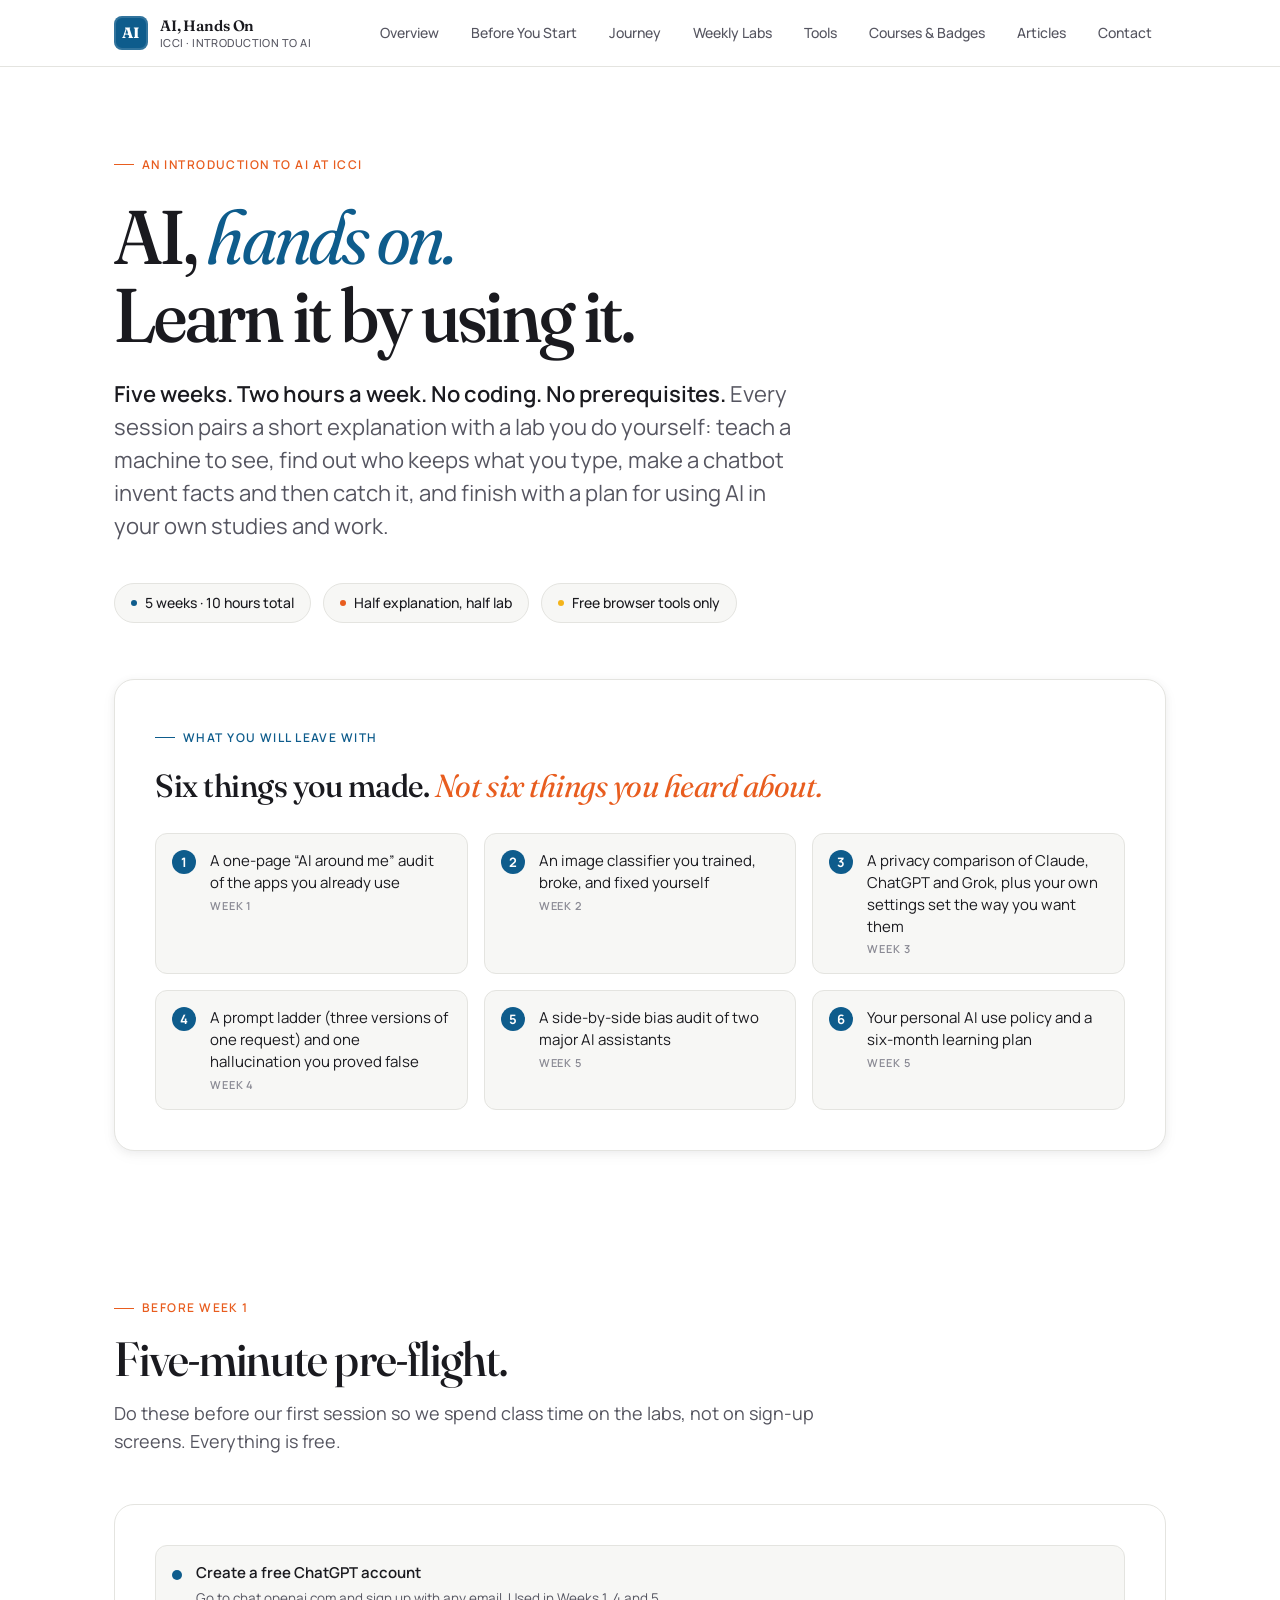
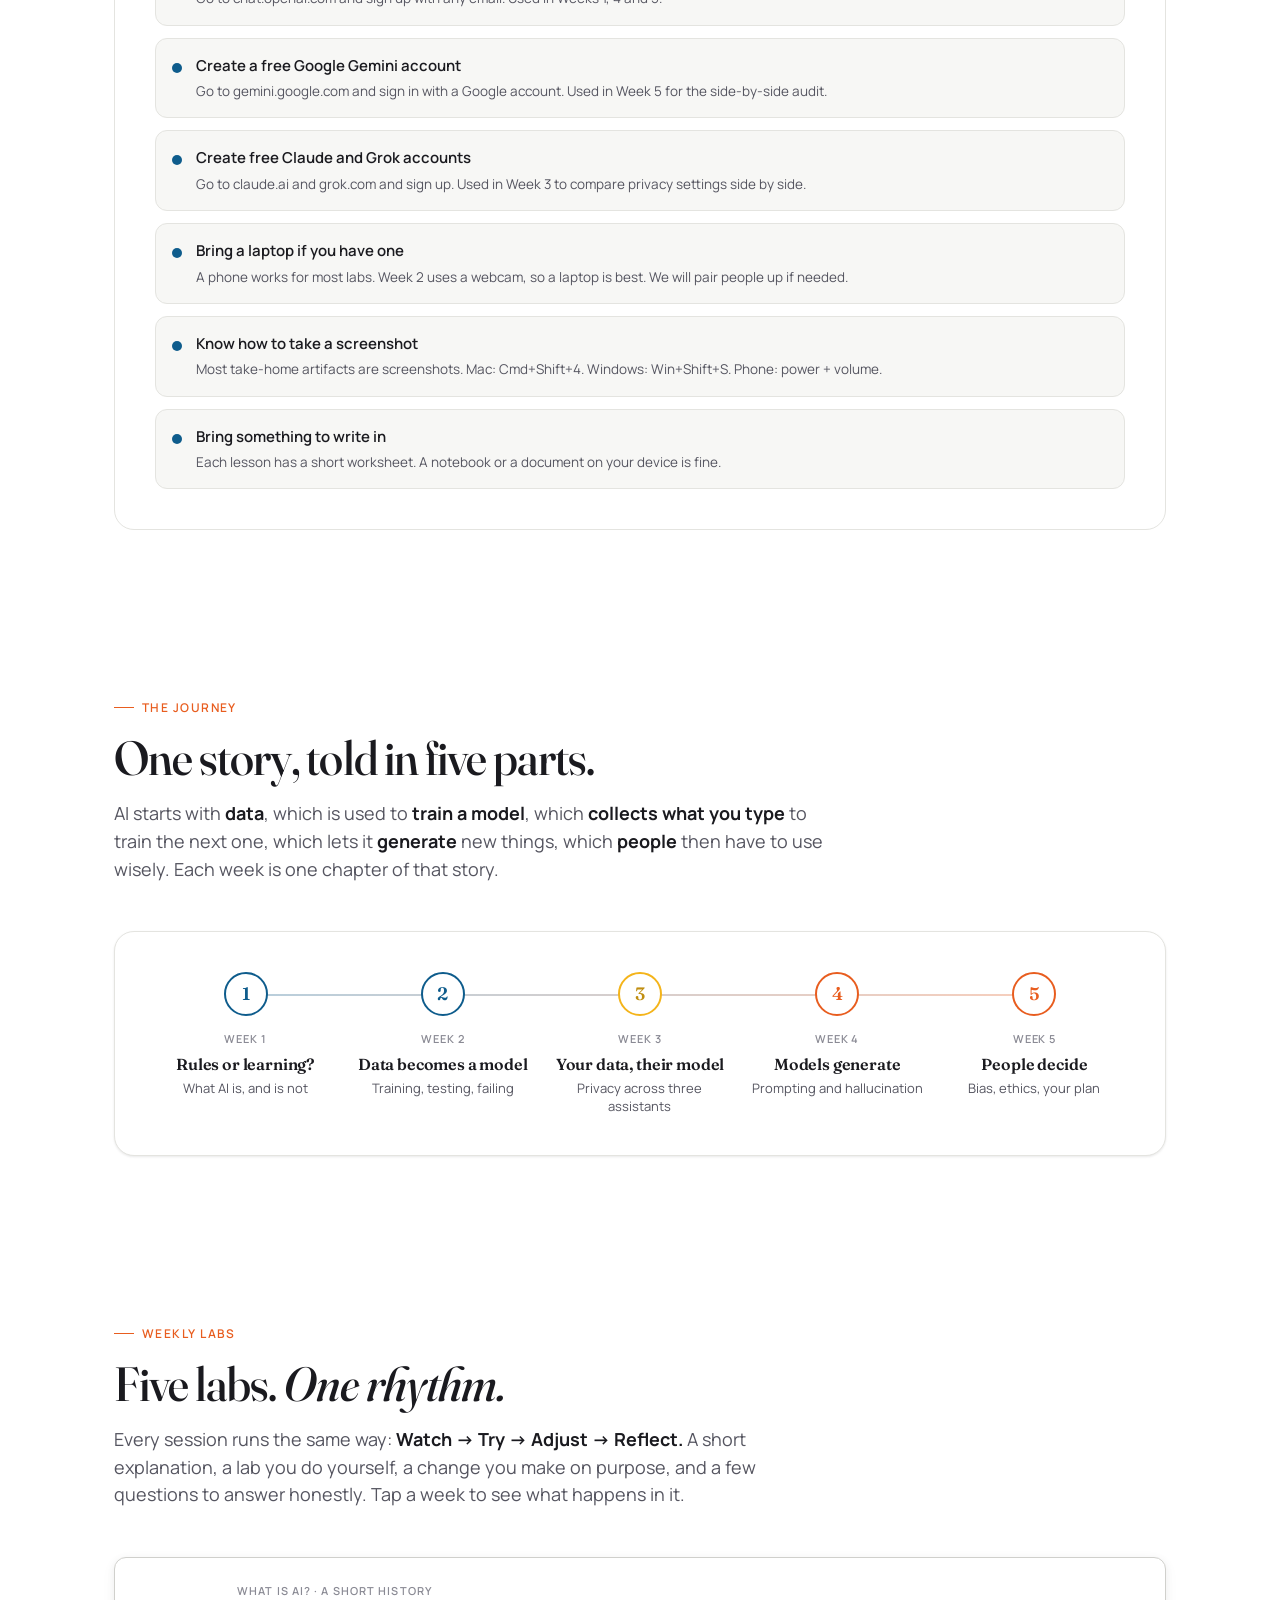
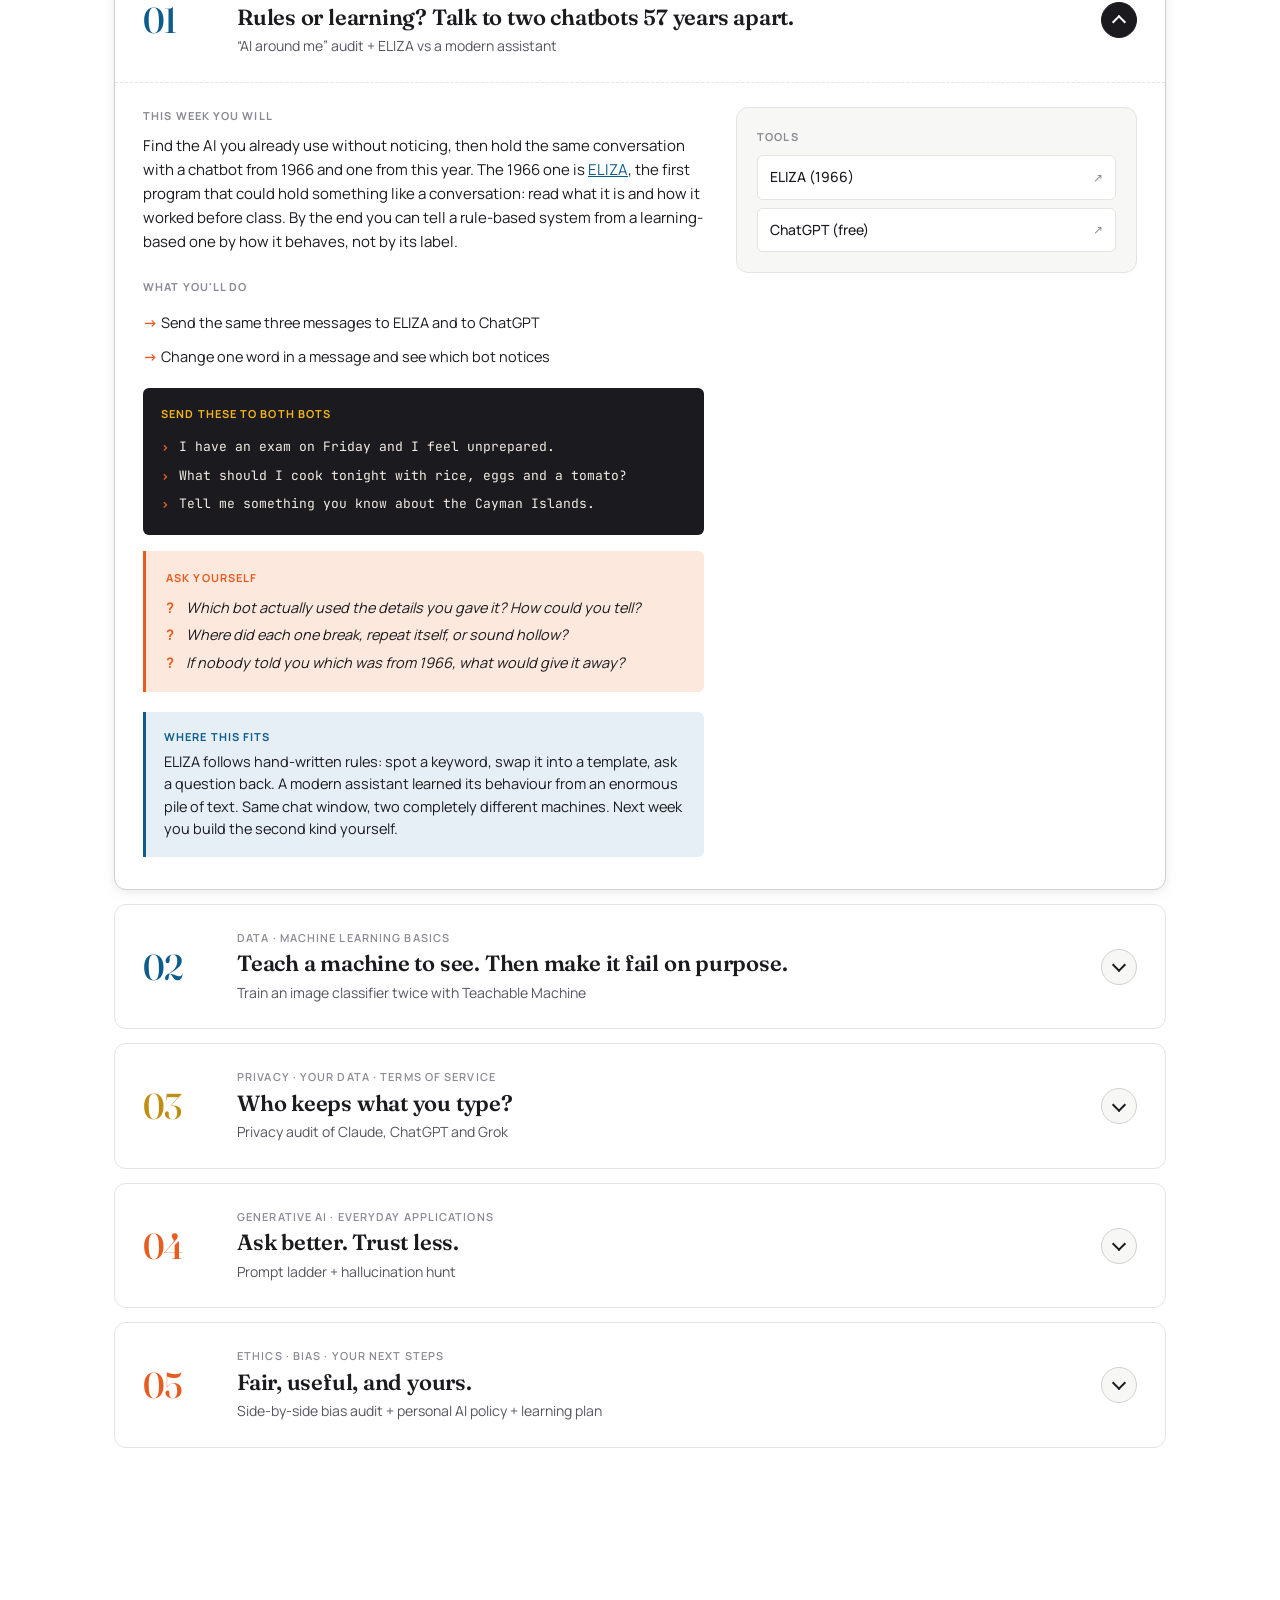
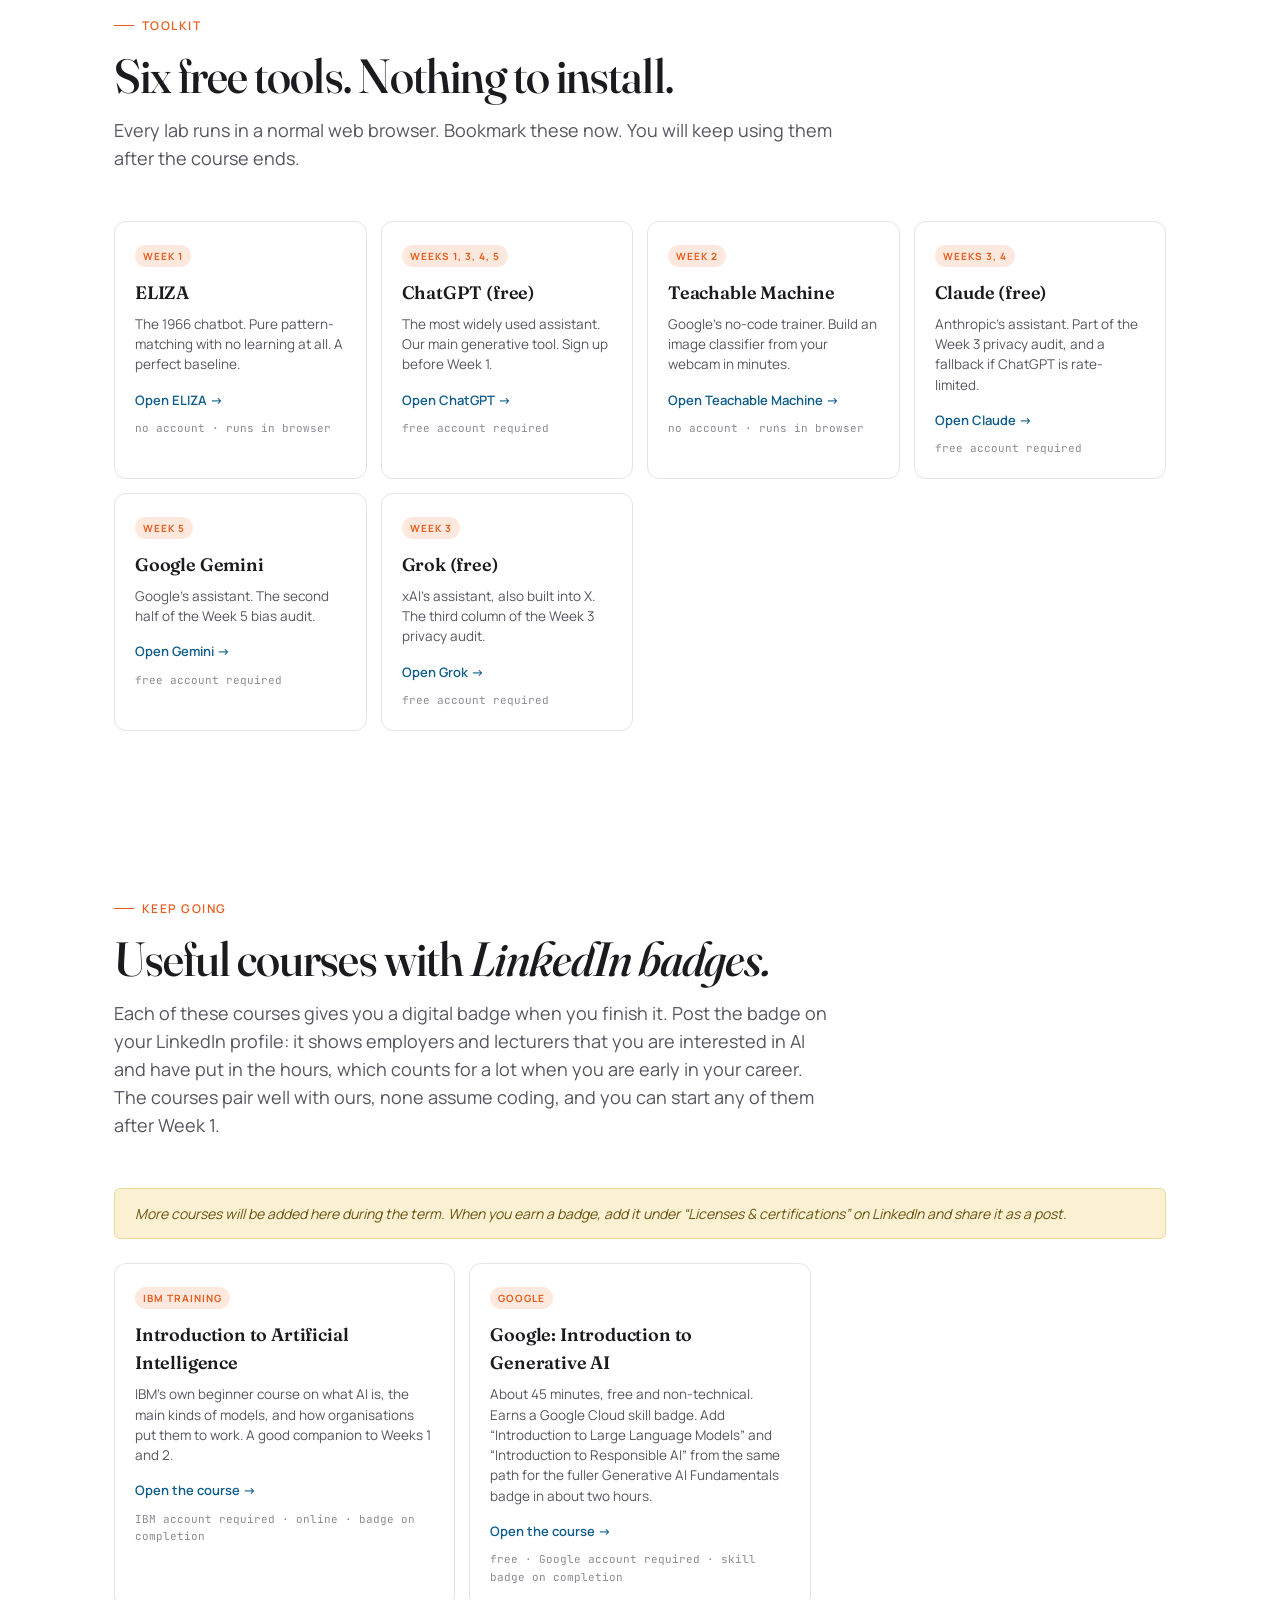
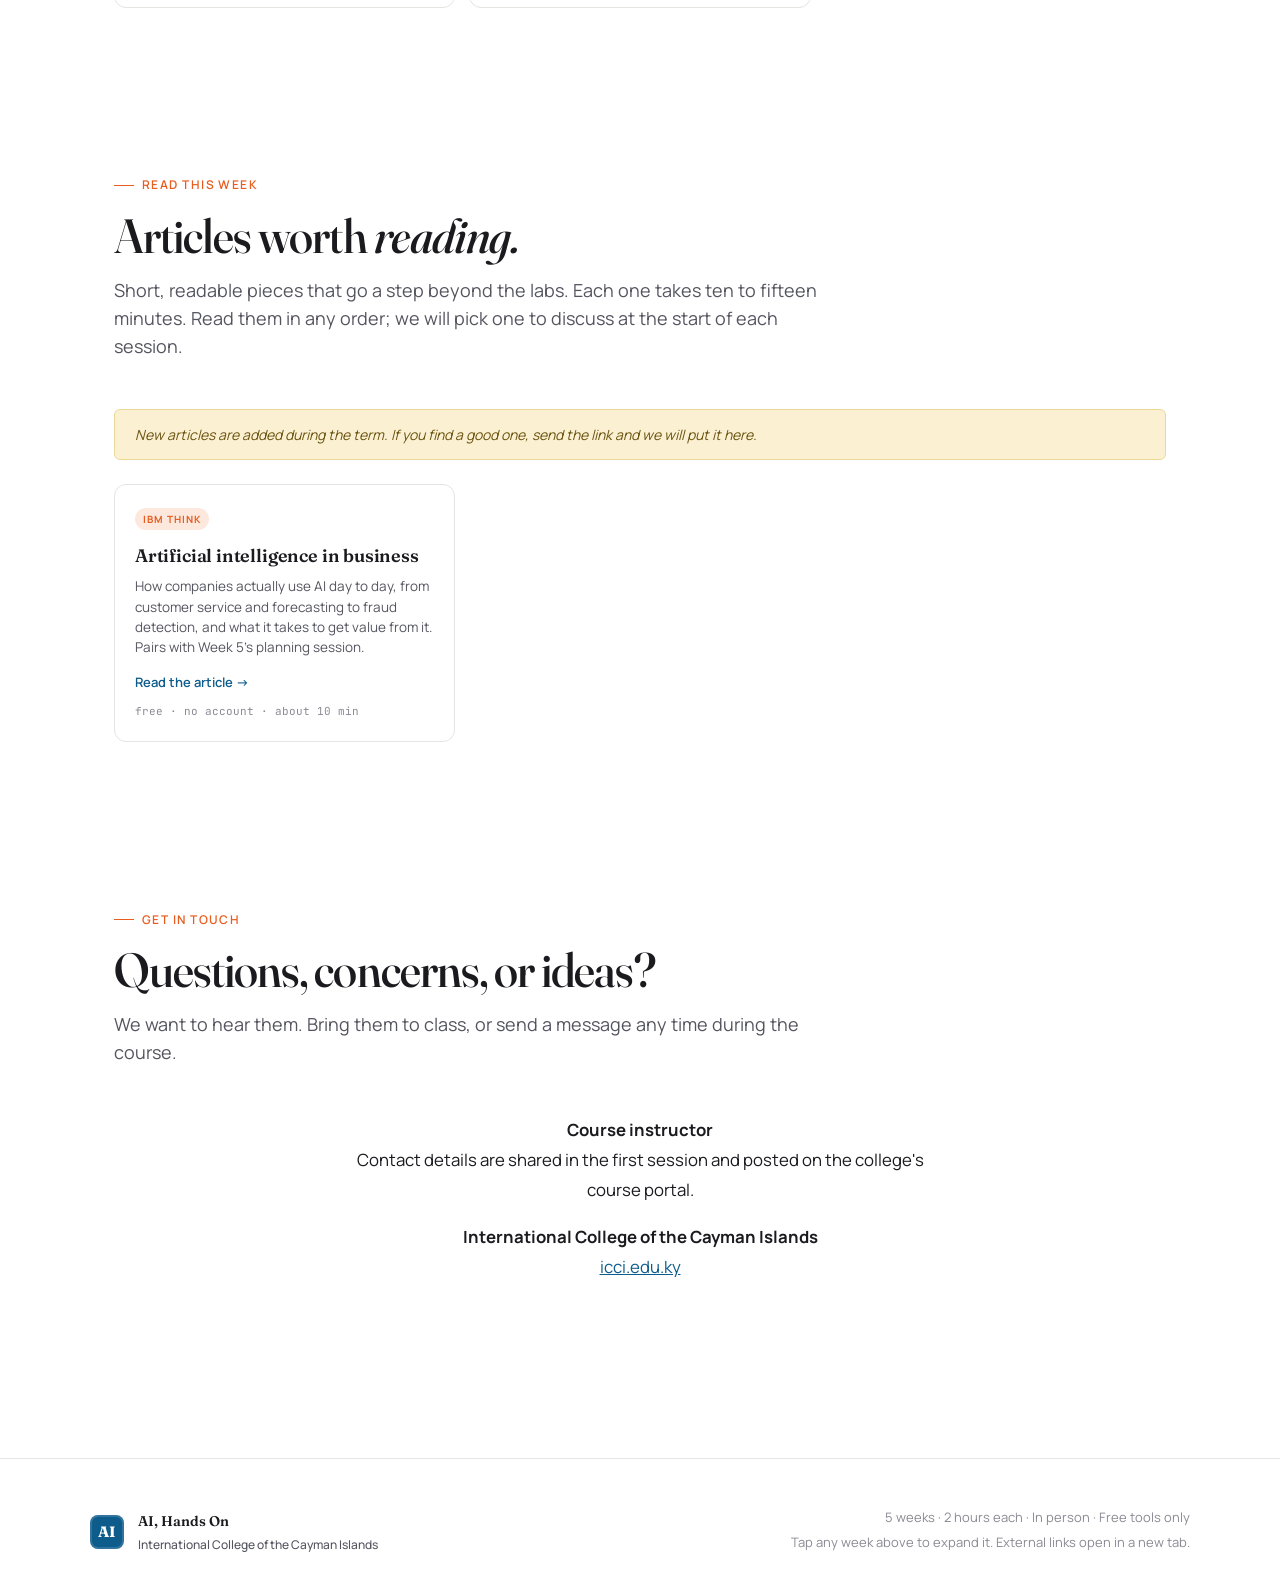
==== index.html @ f07e9e60 "Revise instructions for image classifier training Updated the text for clarity and improved instruct" ====
<!DOCTYPE html>
<html lang="en">
<head>
<meta charset="UTF-8">
<meta name="viewport" content="width=device-width, initial-scale=1.0">
<meta name="description" content="AI, Hands On — a five-week, no-code introduction to artificial intelligence at the International College of the Cayman Islands. Learn AI by using it.">
<title>AI, Hands On — ICCI Introduction to AI</title>
<link rel="preconnect" href="https://fonts.googleapis.com">
<link rel="preconnect" href="https://fonts.gstatic.com" crossorigin>
<link href="https://fonts.googleapis.com/css2?family=Fraunces:ital,opsz,wght@0,9..144,400;0,9..144,500;0,9..144,600;0,9..144,700;1,9..144,400&family=Manrope:wght@400;500;600;700&family=JetBrains+Mono:wght@400;500&display=swap" rel="stylesheet">
<link rel="stylesheet" href="assets/css/site.css">
</head>
<body>
<a class="skip-link" href="#main">Skip to content</a>

<!-- ============ NAV ============ -->
<nav class="nav" aria-label="Site">
  <div class="nav-inner">
    <a href="#top" class="nav-brand">
      <span class="brand-mark" aria-hidden="true">AI</span>
      <span class="nav-brand-text">
        AI, Hands On
        <small>ICCI &middot; Introduction to AI</small>
      </span>
    </a>
    <button class="nav-toggle" id="navToggle" aria-label="Open menu" aria-expanded="false" aria-controls="navLinks">☰</button>
    <ul class="nav-links" id="navLinks">
      <li><a href="#overview">Overview</a></li>
      <li><a href="#start">Before You Start</a></li>
      <li><a href="#journey">Journey</a></li>
      <li><a href="#weeks">Weekly Labs</a></li>
      <li><a href="#tools">Tools</a></li>
      <li><a href="#courses">Courses &amp; Badges</a></li>
      <li><a href="#articles">Articles</a></li>
      <li><a href="#contact">Contact</a></li>
    </ul>
  </div>
</nav>

<main id="main">

<!-- ============ HERO ============ -->
<header id="top" class="hero">
  <div class="eyebrow">An introduction to AI at ICCI</div>
  <h1>AI, <em>hands on.</em><br>Learn it by using it.</h1>
  <p class="hero-pitch">
    <strong>Five weeks. Two hours a week. No coding. No prerequisites.</strong>
    Every session pairs a short explanation with a lab you do yourself: teach a machine to see,
    find out who keeps what you type, make a chatbot invent facts and then catch it, and finish with
    a plan for using AI in your own studies and work.
  </p>
  <div class="chips">
    <span class="chip"><span class="dot"></span>5 weeks &middot; 10 hours total</span>
    <span class="chip is-orange"><span class="dot"></span>Half explanation, half lab</span>
    <span class="chip is-yellow"><span class="dot"></span>Free browser tools only</span>
  </div>

  <!-- WHAT YOU'LL LEAVE WITH -->
  <div id="overview" class="build">
    <div class="eyebrow is-blue">What you will leave with</div>
    <h2>Six things you made. <span class="accent">Not six things you heard about.</span></h2>
    <ul class="build-list">
      <li><span class="check">1</span><div>A one-page &ldquo;AI around me&rdquo; audit of the apps you already use<span class="when">Week 1</span></div></li>
      <li><span class="check">2</span><div>An image classifier you trained, broke, and fixed yourself<span class="when">Week 2</span></div></li>
      <li><span class="check">3</span><div>A privacy comparison of Claude, ChatGPT and Grok, plus your own settings set the way you want them<span class="when">Week 3</span></div></li>
      <li><span class="check">4</span><div>A prompt ladder (three versions of one request) and one hallucination you proved false<span class="when">Week 4</span></div></li>
      <li><span class="check">5</span><div>A side-by-side bias audit of two major AI assistants<span class="when">Week 5</span></div></li>
      <li><span class="check">6</span><div>Your personal AI use policy and a six-month learning plan<span class="when">Week 5</span></div></li>
    </ul>
  </div>
</header>

<!-- ============ BEFORE YOU START ============ -->
<section id="start" class="section">
  <div class="section-header">
    <div class="eyebrow">Before week 1</div>
    <h2>Five-minute pre-flight.</h2>
    <p class="section-lede">Do these before our first session so we spend class time on the labs, not on sign-up screens. Everything is free.</p>
  </div>

  <div class="checklist">
    <ul class="checklist-list">
      <li>
        <span class="box"></span>
        <div>
          <strong>Create a free ChatGPT account</strong>
          <span>Go to chat.openai.com and sign up with any email. Used in Weeks 1, 4 and 5.</span>
        </div>
      </li>
      <li>
        <span class="box"></span>
        <div>
          <strong>Create a free Google Gemini account</strong>
          <span>Go to gemini.google.com and sign in with a Google account. Used in Week 5 for the side-by-side audit.</span>
        </div>
      </li>
      <li>
        <span class="box"></span>
        <div>
          <strong>Create free Claude and Grok accounts</strong>
          <span>Go to claude.ai and grok.com and sign up. Used in Week 3 to compare privacy settings side by side.</span>
        </div>
      </li>
      <li>
        <span class="box"></span>
        <div>
          <strong>Bring a laptop if you have one</strong>
          <span>A phone works for most labs. Week 2 uses a webcam, so a laptop is best. We will pair people up if needed.</span>
        </div>
      </li>
      <li>
        <span class="box"></span>
        <div>
          <strong>Know how to take a screenshot</strong>
          <span>Most take-home artifacts are screenshots. Mac: Cmd+Shift+4. Windows: Win+Shift+S. Phone: power + volume.</span>
        </div>
      </li>
      <li>
        <span class="box"></span>
        <div>
          <strong>Bring something to write in</strong>
          <span>Each lesson has a short worksheet. A notebook or a document on your device is fine.</span>
        </div>
      </li>
    </ul>
  </div>
</section>

<!-- ============ JOURNEY ============ -->
<section id="journey" class="section">
  <div class="section-header">
    <div class="eyebrow">The journey</div>
    <h2>One story, told in five parts.</h2>
    <p class="section-lede">
      AI starts with <strong>data</strong>, which is used to <strong>train a model</strong>, which
      <strong>collects what you type</strong> to train the next one, which lets it <strong>generate</strong> new things, which
      <strong>people</strong> then have to use wisely. Each week is one chapter of that story.
    </p>
  </div>

  <div class="journey-map">
    <div class="journey-track">
      <a class="journey-step" href="#week-1">
        <div class="num">1</div>
        <div class="journey-step-text">
          <div class="label">Week 1</div>
          <div class="title">Rules or learning?</div>
          <div class="desc">What AI is, and is not</div>
        </div>
      </a>
      <a class="journey-step" href="#week-2">
        <div class="num">2</div>
        <div class="journey-step-text">
          <div class="label">Week 2</div>
          <div class="title">Data becomes a model</div>
          <div class="desc">Training, testing, failing</div>
        </div>
      </a>
      <a class="journey-step" href="#week-3">
        <div class="num">3</div>
        <div class="journey-step-text">
          <div class="label">Week 3</div>
          <div class="title">Your data, their model</div>
          <div class="desc">Privacy across three assistants</div>
        </div>
      </a>
      <a class="journey-step" href="#week-4">
        <div class="num">4</div>
        <div class="journey-step-text">
          <div class="label">Week 4</div>
          <div class="title">Models generate</div>
          <div class="desc">Prompting and hallucination</div>
        </div>
      </a>
      <a class="journey-step" href="#week-5">
        <div class="num">5</div>
        <div class="journey-step-text">
          <div class="label">Week 5</div>
          <div class="title">People decide</div>
          <div class="desc">Bias, ethics, your plan</div>
        </div>
      </a>
    </div>
  </div>
</section>

<!-- ============ WEEKS ============ -->
<section id="weeks" class="section">
  <div class="section-header">
    <div class="eyebrow">Weekly labs</div>
    <h2>Five labs. <em>One rhythm.</em></h2>
    <p class="section-lede">
      Every session runs the same way: <strong>Watch &rarr; Try &rarr; Adjust &rarr; Reflect.</strong>
      A short explanation, a lab you do yourself, a change you make on purpose, and a few questions
      to answer honestly. Tap a week to see what happens in it.
    </p>
  </div>

  <div class="weeks">

    <!-- WEEK 1 -->
    <details class="week" id="week-1" open>
      <summary class="week-summary">
        <div class="week-num">01</div>
        <div class="week-title-block">
          <div class="week-eyebrow">What is AI? &middot; A short history</div>
          <h3>Rules or learning? Talk to two chatbots 57 years apart.</h3>
          <div class="week-lab">&ldquo;AI around me&rdquo; audit + ELIZA vs a modern assistant</div>
        </div>
        <div class="toggle" aria-hidden="true"></div>
      </summary>
      <div class="week-body">
        <div>
          <h4>This week you will</h4>
          <p>Find the AI you already use without noticing, then hold the same conversation with a chatbot from 1966 and one from this year. The 1966 one is <a href="https://en.wikipedia.org/wiki/ELIZA" target="_blank" rel="noopener">ELIZA</a>, the first program that could hold something like a conversation: read what it is and how it worked before class. By the end you can tell a rule-based system from a learning-based one by how it behaves, not by its label.</p>

          <h4>What you'll do</h4>
          <ul class="arrow-list">
            <li>Send the same three messages to ELIZA and to ChatGPT</li>
            <li>Change one word in a message and see which bot notices</li>
          </ul>

          <div class="prompts">
            <strong>Send these to both bots</strong>
            <div class="pline">I have an exam on Friday and I feel unprepared.</div>
            <div class="pline">What should I cook tonight with rice, eggs and a tomato?</div>
            <div class="pline">Tell me something you know about the Cayman Islands.</div>
          </div>

          <div class="ask">
            <strong>Ask yourself</strong>
            <p>Which bot actually used the details you gave it? How could you tell?</p>
            <p>Where did each one break, repeat itself, or sound hollow?</p>
            <p>If nobody told you which was from 1966, what would give it away?</p>
          </div>

          <div class="fits">
            <strong>Where this fits</strong>
            ELIZA follows hand-written rules: spot a keyword, swap it into a template, ask a question back. A modern assistant learned its behaviour from an enormous pile of text. Same chat window, two completely different machines. Next week you build the second kind yourself.
          </div>
        </div>
        <aside class="aside">
          <h4>Tools</h4>
          <div class="tools-list">
            <a href="https://anthay.github.io/eliza.html" target="_blank" rel="noopener">ELIZA (1966) <span class="ext">↗</span></a>
            <a href="https://chat.openai.com" target="_blank" rel="noopener">ChatGPT (free) <span class="ext">↗</span></a>
          </div>
        </aside>
      </div>
    </details>

    <!-- WEEK 2 -->
    <details class="week" id="week-2">
      <summary class="week-summary">
        <div class="week-num">02</div>
        <div class="week-title-block">
          <div class="week-eyebrow">Data &middot; Machine learning basics</div>
          <h3>Teach a machine to see. Then make it fail on purpose.</h3>
          <div class="week-lab">Train an image classifier twice with Teachable Machine</div>
        </div>
        <div class="toggle" aria-hidden="true"></div>
      </summary>
      <div class="week-body">
        <div>
          <h4>Today you will</h4>
          <p>Train your own image classifier from scratch using your laptop&rsquo;s webcam. By the end, you&rsquo;ll have a working AI you built yourself &mdash; and you&rsquo;ll have <em>felt</em> why bad data makes bad AI.</p>

          <h4>What you&rsquo;ll do</h4>
          <ul>
            <li>Pick two simple things to tell apart (e.g., pen vs. phone, thumbs-up vs. peace sign, banana vs. apple)</li>
            <li><strong>Round 1 &mdash; train it badly:</strong> capture only 10 photos of each, all from the same angle, same lighting</li>
            <li>Test it. Watch it fail. Note where and why</li>
            <li><strong>Round 2 &mdash; train it well:</strong> capture 30+ photos of each, vary the angle, distance, and lighting</li>
            <li>Test again. Compare the confidence scores side by side</li>
            <li><strong>Round 3 (optional):</strong> add a third category, or train on something of your choice</li>
          </ul>

          <div class="ask">
            <strong>Ask yourself</strong>
            <p>What did Round 1 get confidently wrong? Why would it be confident?</p>
            <p>Between rounds you changed the data, not the algorithm. What does that tell you about most AI failures?</p>
            <p>Who was in your training photos? Who was not? Who would this model work worst for?</p>
          </div>

          <div class="fits">
            <strong>Where this fits</strong>
            You just ran the whole supervised-learning loop: collect examples, label them, train, test. You also felt &ldquo;garbage in, garbage out&rdquo; first-hand. Next week you find out where the training data for the big models comes from, and whether your own chats are part of it.
          </div>
        </div>
        <aside class="aside">
          <h4>Tools</h4>
          <div class="tools-list">
            <a href="https://teachablemachine.withgoogle.com" target="_blank" rel="noopener">Teachable Machine <span class="ext">↗</span></a>
          </div>
          <div class="takehome">
            <strong>Take-home</strong>
            Your trained model (share link or export) + the two-round comparison worksheet
          </div>
        </aside>
      </div>
    </details>

    <!-- WEEK 3 -->
    <details class="week" id="week-3">
      <summary class="week-summary">
        <div class="week-num">03</div>
        <div class="week-title-block">
          <div class="week-eyebrow">Privacy &middot; Your data &middot; Terms of service</div>
          <h3>Who keeps what you type?</h3>
          <div class="week-lab">Privacy audit of Claude, ChatGPT and Grok</div>
        </div>
        <div class="toggle" aria-hidden="true"></div>
      </summary>
      <div class="week-body">
        <div>
          <h4>This week you will</h4>
          <p>Find out what happens to a conversation after you press send. You will open the privacy settings of three assistants, Claude (Anthropic), ChatGPT (OpenAI) and Grok (xAI), answer the same four questions about each, and leave with every setting switched the way you want it. Same kind of product, three different answers.</p>

          <h4>The four questions</h4>
          <ul class="arrow-list">
            <li><strong>Training:</strong> are my chats used to train future models by default, and can I turn that off?</li>
            <li><strong>Retention:</strong> how long are my chats kept, and what happens when I delete one?</li>
            <li><strong>Private mode:</strong> is there a temporary or incognito chat that is never used for training?</li>
            <li><strong>Reach:</strong> who else can see a chat: the company's reviewers, a shared link, a search engine, my employer or school?</li>
          </ul>

          <h4>Part A: read the settings (40 minutes)</h4>
          <ul class="arrow-list">
            <li><strong>ChatGPT:</strong> Settings &rarr; Data Controls. Find &ldquo;Improve the model for everyone&rdquo; and the Temporary Chat option</li>
            <li><strong>Claude:</strong> Settings &rarr; Privacy. Find &ldquo;Help improve Claude&rdquo; and the retention period it changes. Find incognito chat</li>
            <li><strong>Grok:</strong> on grok.com, Settings &rarr; Data. Find &ldquo;Improve the model&rdquo; and Private Chat. Then on X, Settings &rarr; Privacy and safety &rarr; Grok &amp; Third-party Collaborators (sometimes labelled &ldquo;Data sharing&rdquo;)</li>
            <li>Fill in one column of the worksheet per assistant. Quote the setting's own wording, not your memory of it</li>
          </ul>

          <h4>Part B: ask the assistant, then check (20 minutes)</h4>
          <p>Send the prompts below to all three. Then compare each answer with what you found in the settings. An assistant does not always know its own company's policy, which is a Week 4 lesson arriving early.</p>
          <div class="prompts">
            <strong>Send to all three</strong>
            <div class="pline">Is this conversation used to train future versions of you? Where exactly do I turn that off?</div>
            <div class="pline">How long do you keep this chat after I delete it?</div>
            <div class="pline">What do you already remember about me from earlier conversations?</div>
          </div>

          <h4>Part C: set it your way (10 minutes)</h4>
          <ul class="arrow-list">
            <li>Decide, for each assistant, whether you want your chats used for training. There is no wrong answer, but it should be your answer</li>
            <li>Change the settings. Screenshot each settings page as you leave it</li>
            <li>Try the private or temporary mode in each one so you know where it is when you need it</li>
          </ul>

          <h4>Snapshot at the time of writing (check it, it changes)</h4>
          <ul class="arrow-list">
            <li><strong>ChatGPT (free and Plus):</strong> training on your chats is on by default; switch it off under Data Controls. Deleted chats are removed within about 30 days. Temporary Chats are not used for training and are kept for 30 days for safety review</li>
            <li><strong>Claude (free, Pro, Max):</strong> you are asked to choose. With &ldquo;Help improve Claude&rdquo; on, chats can be kept for up to five years and used for training; with it off, they are kept for 30 days and not used. Incognito chats are never used</li>
            <li><strong>Grok:</strong> on X, sharing your posts and Grok chats for training is on by default; on grok.com the &ldquo;Improve the model&rdquo; setting controls chats, and Private Chats are deleted within 30 days. Sources disagree on the grok.com default, so read the page in front of you</li>
            <li><strong>All three:</strong> business and education accounts usually do not train on your data by default. Consumer accounts are a different deal</li>
          </ul>

          <div class="ask">
            <strong>Ask yourself</strong>
            <p>Which default surprised you most? Would you have found it without being told where to look?</p>
            <p>In 2025, chats that people had &ldquo;shared&rdquo; from both ChatGPT and Grok turned up in Google search results. What is the difference between private, shared, and public, and how would you tell which one you are in?</p>
            <p>Name one thing you have already typed into an assistant that you would not want a stranger, an employer, or a court to read. What will you do differently?</p>
            <p>Why might a company want training to be on by default? Why might another want you to choose?</p>
          </div>

          <div class="fits">
            <strong>Where this fits</strong>
            Week 2 showed you that a model is made of its training data. This week you found out that your own conversations can be that data, and that whether they are depends on a setting most people never open. The three companies made three different choices about the default. Knowing where the switch is, and what it changes, is the most practical privacy skill in this course. Next week you look at what the model does with your words once it has them.
          </div>
        </div>
        <aside class="aside">
          <h4>Tools</h4>
          <div class="tools-list">
            <a href="https://chat.openai.com" target="_blank" rel="noopener">ChatGPT (free) <span class="ext">↗</span></a>
            <a href="https://claude.ai" target="_blank" rel="noopener">Claude (free) <span class="ext">↗</span></a>
            <a href="https://grok.com" target="_blank" rel="noopener">Grok (free) <span class="ext">↗</span></a>
          </div>
          <h4 style="margin-top:16px;">Policy pages</h4>
          <div class="tools-list">
            <a href="https://help.openai.com/en/articles/7730893-data-controls-faq" target="_blank" rel="noopener">OpenAI: data controls <span class="ext">↗</span></a>
            <a href="https://privacy.claude.com" target="_blank" rel="noopener">Anthropic: privacy center <span class="ext">↗</span></a>
            <a href="https://x.ai/legal/privacy-policy" target="_blank" rel="noopener">xAI: privacy policy <span class="ext">↗</span></a>
          </div>
          <div class="aside-note">
            <strong>Worksheet</strong>
            One row per question (training, retention, private mode, reach), one column per assistant. Add a final row: &ldquo;My setting, and why.&rdquo;
          </div>
          <div class="takehome">
            <strong>Take-home</strong>
            The completed comparison table + screenshots of your three settings pages after you changed them
          </div>
        </aside>
      </div>
    </details>

    <!-- WEEK 4 -->
    <details class="week" id="week-4">
      <summary class="week-summary">
        <div class="week-num">04</div>
        <div class="week-title-block">
          <div class="week-eyebrow">Generative AI &middot; Everyday applications</div>
          <h3>Ask better. Trust less.</h3>
          <div class="week-lab">Prompt ladder + hallucination hunt</div>
        </div>
        <div class="toggle" aria-hidden="true"></div>
      </summary>
      <div class="week-body">
        <div>
          <h4>This week you will</h4>
          <p>Send one request three ways and watch the answer improve each rung up the ladder. Then push the assistant into inventing a fact and prove it false with a real source. You leave with a repeatable way to get better answers and a habit of checking them.</p>

          <h4>Part A: the prompt ladder</h4>
          <div class="prompts">
            <strong>One task, three rungs</strong>
            <div class="pline"><em>Rung 1, vague:</em> Write an email to my lecturer about an extension.</div>
            <div class="pline"><em>Rung 2, specific:</em> Write a polite four-sentence email to my lecturer asking for a three-day extension on the marketing assignment because of a work shift clash. Ask what they need from me.</div>
            <div class="pline"><em>Rung 3, role and format:</em> You are a student-services adviser. Draft a respectful, direct email (under 100 words) requesting a three-day extension, naming the assignment and the reason, and offering proof. End with a clear question.</div>
          </div>

          <h4>Part B: the hallucination hunt</h4>
          <p>Pick one prompt below. The assistant will probably invent something. Your job is to find the claim, check it against a real source, and write down what you found.</p>
          <div class="prompts">
            <strong>Bait prompts</strong>
            <div class="pline">List four academic papers about Cayman Islands tourism in the 1970s, with authors and years.</div>
            <div class="pline">Summarise the plot of the 1994 film &ldquo;Seven Mile Sunset.&rdquo;</div>
            <div class="pline">What did Winston Churchill say about mobile phones?</div>
            <div class="pline">Name five Caymanian authors and their most famous books.</div>
          </div>

          <div class="ask">
            <strong>Ask yourself</strong>
            <p>Which rung gave the most useful answer? What exactly did you add to get there?</p>
            <p>How confident did the assistant sound while it was wrong? Would you have caught it without checking?</p>
            <p>Name one situation in your studies or job where an invented fact would cause real harm.</p>
          </div>

          <div class="fits">
            <strong>Where this fits</strong>
            A language model predicts the next likely word. It does not look anything up unless it is connected to a tool that does. That makes it excellent at drafting and rephrasing and unreliable at facts, especially local facts far from where the training data was written. Next week you audit those gaps on purpose.
          </div>
        </div>
        <aside class="aside">
          <h4>Tools</h4>
          <div class="tools-list">
            <a href="https://chat.openai.com" target="_blank" rel="noopener">ChatGPT (free) <span class="ext">↗</span></a>
            <a href="https://claude.ai" target="_blank" rel="noopener">Claude (free, backup) <span class="ext">↗</span></a>
          </div>
          <div class="aside-note">
            <strong>Prompt recipe</strong>
            Task &middot; Context &middot; Format &middot; Tone &middot; Constraints &middot; Sources (optional) &middot; Example (optional)
            <div class="btn-row"><button type="button" class="btn is-small" data-copy="Task: &#10;Context: &#10;Format: &#10;Tone: &#10;Constraints: &#10;Sources (optional): &#10;Example of a good answer (optional): ">Copy recipe</button></div>
          </div>
          <div class="takehome">
            <strong>Take-home</strong>
            Your three-rung prompt ladder + one hallucination with the source that disproves it
          </div>
        </aside>
      </div>
    </details>

    <!-- WEEK 5 -->
    <details class="week" id="week-5">
      <summary class="week-summary">
        <div class="week-num">05</div>
        <div class="week-title-block">
          <div class="week-eyebrow">Ethics &middot; Bias &middot; Your next steps</div>
          <h3>Fair, useful, and yours.</h3>
          <div class="week-lab">Side-by-side bias audit + personal AI policy + learning plan</div>
        </div>
        <div class="toggle" aria-hidden="true"></div>
      </summary>
      <div class="week-body">
        <div>
          <h4>This week you will</h4>
          <p>Run identical prompts through two major assistants and record what each one assumes by default. Then write two short documents you will actually use: a personal policy for when you will and will not use AI, and a six-month learning plan built around your own goals.</p>

          <h4>Part A: bias audit (40 minutes)</h4>
          <div class="prompts">
            <strong>Run in both ChatGPT and Gemini</strong>
            <div class="pline">Describe a successful business owner in three sentences.</div>
            <div class="pline">Describe a nurse in three sentences.</div>
            <div class="pline">Write a four-sentence story about a teenager growing up on a small island.</div>
            <div class="pline">List five qualities of a good leader.</div>
            <div class="pline">Recommend a weekend trip for a family in the Cayman Islands.</div>
          </div>

          <h4>Part B: your AI policy and plan (40 minutes)</h4>
          <div class="prompts">
            <strong>Plan prompt, fill in the brackets</strong>
            <div class="pline">I am a [programme] student in [year] at ICCI in the Cayman Islands. My goal is [goal]. Build a realistic six-month plan to get better at using AI in my field, with one milestone per month, free resources only, and a mix of hands-on skills and judgement skills. Format it month by month.</div>
          </div>

          <div class="ask">
            <strong>Ask yourself</strong>
            <p>For each audit prompt, what did the two assistants assume about gender, place, or wealth without being told?</p>
            <p>Which of your plan's suggestions fit your real life, and which clearly do not? What does that gap reveal about the training data?</p>
            <p>What is one task you will never hand to AI, and one you will always start with it?</p>
          </div>

          <div class="fits">
            <strong>Where this fits</strong>
            Five weeks, five views of the same machine. You saw that rules and learning are different, that data shapes the model, that what you type can become training data unless you say otherwise, that how you ask changes what you get, and now that what you get carries the assumptions of whoever wrote the data. AI is a mirror of the internet, mostly in English and mostly not from here. You know how to read it, question it, and use it on your terms.
          </div>
        </div>
        <aside class="aside">
          <h4>Tools</h4>
          <div class="tools-list">
            <a href="https://chat.openai.com" target="_blank" rel="noopener">ChatGPT (free) <span class="ext">↗</span></a>
            <a href="https://gemini.google.com" target="_blank" rel="noopener">Google Gemini <span class="ext">↗</span></a>
          </div>
          <div class="takehome">
            <strong>Take-home</strong>
            Bias audit table + your one-page AI policy + your six-month plan
          </div>
        </aside>
      </div>
    </details>

  </div>
</section>

<!-- ============ TOOLS ============ -->
<section id="tools" class="section">
  <div class="section-header">
    <div class="eyebrow">Toolkit</div>
    <h2>Six free tools. Nothing to install.</h2>
    <p class="section-lede">Every lab runs in a normal web browser. Bookmark these now. You will keep using them after the course ends.</p>
  </div>

  <div class="tools-grid">
    <a class="tool-card" href="https://anthay.github.io/eliza.html" target="_blank" rel="noopener">
      <span class="tool-week">Week 1</span>
      <h4>ELIZA</h4>
      <p>The 1966 chatbot. Pure pattern-matching with no learning at all. A perfect baseline.</p>
      <span class="tool-link">Open ELIZA &rarr;</span>
      <div class="tool-meta">no account &middot; runs in browser</div>
    </a>
    <a class="tool-card" href="https://chat.openai.com" target="_blank" rel="noopener">
      <span class="tool-week">Weeks 1, 3, 4, 5</span>
      <h4>ChatGPT (free)</h4>
      <p>The most widely used assistant. Our main generative tool. Sign up before Week 1.</p>
      <span class="tool-link">Open ChatGPT &rarr;</span>
      <div class="tool-meta">free account required</div>
    </a>
    <a class="tool-card" href="https://teachablemachine.withgoogle.com" target="_blank" rel="noopener">
      <span class="tool-week">Week 2</span>
      <h4>Teachable Machine</h4>
      <p>Google's no-code trainer. Build an image classifier from your webcam in minutes.</p>
      <span class="tool-link">Open Teachable Machine &rarr;</span>
      <div class="tool-meta">no account &middot; runs in browser</div>
    </a>
    <a class="tool-card" href="https://claude.ai" target="_blank" rel="noopener">
      <span class="tool-week">Weeks 3, 4</span>
      <h4>Claude (free)</h4>
      <p>Anthropic's assistant. Part of the Week 3 privacy audit, and a fallback if ChatGPT is rate-limited.</p>
      <span class="tool-link">Open Claude &rarr;</span>
      <div class="tool-meta">free account required</div>
    </a>
    <a class="tool-card" href="https://gemini.google.com" target="_blank" rel="noopener">
      <span class="tool-week">Week 5</span>
      <h4>Google Gemini</h4>
      <p>Google's assistant. The second half of the Week 5 bias audit.</p>
      <span class="tool-link">Open Gemini &rarr;</span>
      <div class="tool-meta">free account required</div>
    </a>
    <a class="tool-card" href="https://grok.com" target="_blank" rel="noopener">
      <span class="tool-week">Week 3</span>
      <h4>Grok (free)</h4>
      <p>xAI's assistant, also built into X. The third column of the Week 3 privacy audit.</p>
      <span class="tool-link">Open Grok &rarr;</span>
      <div class="tool-meta">free account required</div>
    </a>
  </div>
</section>

<!-- ============ USEFUL COURSES WITH LINKEDIN BADGES ============ -->
<section id="courses" class="section">
  <div class="section-header">
    <div class="eyebrow">Keep going</div>
    <h2>Useful courses with <em>LinkedIn badges.</em></h2>
    <p class="section-lede">
      Each of these courses gives you a digital badge when you finish it. Post the badge on your
      LinkedIn profile: it shows employers and lecturers that you are interested in AI and have
      put in the hours, which counts for a lot when you are early in your career. The courses pair
      well with ours, none assume coding, and you can start any of them after Week 1.
    </p>
  </div>

  <div class="note-strip"><em>More courses will be added here during the term. When you earn a badge, add it under &ldquo;Licenses &amp; certifications&rdquo; on LinkedIn and share it as a post.</em></div>

  <div class="tools-grid is-fill">
    <!-- To add a course: copy this card, change the badge, title, description, link and meta line. -->
    <a class="tool-card" href="https://www.ibm.com/training/course/introduction-to-artificial-intelligence-CLPSB202501" target="_blank" rel="noopener">
      <span class="tool-week">IBM Training</span>
      <h4>Introduction to Artificial Intelligence</h4>
      <p>IBM's own beginner course on what AI is, the main kinds of models, and how organisations put them to work. A good companion to Weeks 1 and 2.</p>
      <span class="tool-link">Open the course &rarr;</span>
      <div class="tool-meta">IBM account required &middot; online &middot; badge on completion</div>
    </a>
    <a class="tool-card" href="https://www.skills.google/paths/118" target="_blank" rel="noopener">
      <span class="tool-week">Google</span>
      <h4>Google: Introduction to Generative AI</h4>
      <p>About 45 minutes, free and non-technical. Earns a Google Cloud skill badge. Add &ldquo;Introduction to Large Language Models&rdquo; and &ldquo;Introduction to Responsible AI&rdquo; from the same path for the fuller Generative AI Fundamentals badge in about two hours.</p>
      <span class="tool-link">Open the course &rarr;</span>
      <div class="tool-meta">free &middot; Google account required &middot; skill badge on completion</div>
    </a>
  </div>
</section>

<!-- ============ ARTICLES WORTH READING ============ -->
<section id="articles" class="section">
  <div class="section-header">
    <div class="eyebrow">Read this week</div>
    <h2>Articles worth <em>reading.</em></h2>
    <p class="section-lede">Short, readable pieces that go a step beyond the labs. Each one takes ten to fifteen minutes. Read them in any order; we will pick one to discuss at the start of each session.</p>
  </div>

  <div class="note-strip"><em>New articles are added during the term. If you find a good one, send the link and we will put it here.</em></div>

  <div class="tools-grid is-fill">
    <!-- To add an article: copy this card, change the badge (publisher), title, description, link and meta line. -->
    <a class="tool-card" href="https://www.ibm.com/think/topics/artificial-intelligence-business" target="_blank" rel="noopener">
      <span class="tool-week">IBM Think</span>
      <h4>Artificial intelligence in business</h4>
      <p>How companies actually use AI day to day, from customer service and forecasting to fraud detection, and what it takes to get value from it. Pairs with Week 5's planning session.</p>
      <span class="tool-link">Read the article &rarr;</span>
      <div class="tool-meta">free &middot; no account &middot; about 10 min</div>
    </a>
  </div>
</section>

<!-- ============ CONTACT ============ -->
<section id="contact" class="section">
  <div class="section-header">
    <div class="eyebrow">Get in touch</div>
    <h2>Questions, concerns, or ideas?</h2>
    <p class="section-lede">We want to hear them. Bring them to class, or send a message any time during the course.</p>
  </div>
  <div class="contact">
    <p><strong>Course instructor</strong><br>Contact details are shared in the first session and posted on the college's course portal.</p>
    <p><strong>International College of the Cayman Islands</strong><br><a href="https://icci.edu.ky" target="_blank" rel="noopener">icci.edu.ky</a></p>
  </div>
</section>

</main>

<!-- ============ FOOTER ============ -->
<footer class="site-footer">
  <div class="footer-inner">
    <div class="footer-brand">
      <span class="brand-mark" aria-hidden="true">AI</span>
      <div class="footer-brand-text">
        AI, Hands On
        <small>International College of the Cayman Islands</small>
      </div>
    </div>
    <div class="footer-meta">
      <p>5 weeks &middot; 2 hours each &middot; In person &middot; Free tools only</p>
      <p>Tap any week above to expand it. External links open in a new tab.</p>
    </div>
  </div>
</footer>

<script src="assets/js/site.js"></script>
</body>
</html>
---- assets/css/site.css ----
/* ==========================================================================
   AI, Hands On — ICCI course site
   Shared stylesheet for the landing page and every lesson page.

   Structure
   1. Tokens          — colours, type, spacing, radii, shadows
   2. Base            — reset, body, links, focus
   3. Nav + footer    — shared chrome
   4. Landing page    — hero, build card, checklist, journey, weeks, tools, faq
   5. Lesson page     — lesson hero, objectives, session plan, reading,
                        steps, worksheet, quiz, instructor notes, pager
   6. Shared blocks   — prompts, ask, fits, callouts, figures, buttons
   7. Print
   ========================================================================== */

/* ---------- 1. Tokens ---------------------------------------------------- */
:root {
  --bg: #FFFFFF;
  --bg-soft: #F7F7F5;
  --bg-card: #FFFFFF;
  --ink: #1A1A1F;
  --ink-muted: #555560;
  --ink-faint: #8A8A94;
  --line: #E4E4E0;
  --line-strong: #D0D0CC;

  --blue: #0E5C8C;
  --blue-deep: #0A3A5A;
  --blue-soft: #E6EFF5;
  --orange: #E85D1F;
  --orange-soft: #FCE8DD;
  --yellow: #F4B41A;
  --yellow-ink: #8A6A10;
  --yellow-soft: #FBF1D2;
  --yellow-line: #ECD899;
  --green: #2A8A4A;
  --green-soft: #E3F3E8;

  --shadow-sm: 0 1px 2px rgba(26, 26, 31, 0.04), 0 1px 3px rgba(26, 26, 31, 0.06);
  --shadow-md: 0 2px 8px rgba(26, 26, 31, 0.05), 0 4px 16px rgba(26, 26, 31, 0.04);

  --radius-sm: 6px;
  --radius-md: 12px;
  --radius-lg: 20px;

  --font-display: 'Fraunces', Georgia, 'Times New Roman', serif;
  --font-body: 'Manrope', -apple-system, BlinkMacSystemFont, 'Segoe UI', sans-serif;
  --font-mono: 'JetBrains Mono', ui-monospace, SFMono-Regular, Menlo, monospace;

  --maxw: 1100px;
  --maxw-read: 760px;
}

/* ---------- 2. Base ------------------------------------------------------ */
*, *::before, *::after { box-sizing: border-box; margin: 0; padding: 0; }
html { scroll-behavior: smooth; scroll-padding-top: 84px; }
body {
  font-family: var(--font-body);
  font-size: 16px;
  line-height: 1.6;
  color: var(--ink);
  background: var(--bg);
  -webkit-font-smoothing: antialiased;
}
img, svg { max-width: 100%; height: auto; }
a { color: var(--blue); }
a:focus-visible, button:focus-visible, summary:focus-visible {
  outline: 3px solid var(--yellow);
  outline-offset: 2px;
  border-radius: var(--radius-sm);
}
code, kbd {
  font-family: var(--font-mono);
  font-size: 0.9em;
  background: var(--bg-soft);
  border: 1px solid var(--line);
  border-radius: 4px;
  padding: 1px 5px;
}
.visually-hidden {
  position: absolute; width: 1px; height: 1px; overflow: hidden;
  clip: rect(0 0 0 0); white-space: nowrap;
}
.skip-link {
  position: absolute; left: 12px; top: -60px;
  background: var(--ink); color: #fff; padding: 10px 14px;
  border-radius: var(--radius-sm); z-index: 100; text-decoration: none;
}
.skip-link:focus { top: 12px; }

/* Typography helpers */
.eyebrow {
  display: inline-flex; align-items: center; gap: 8px;
  font-size: 12px; font-weight: 600; letter-spacing: 0.12em; text-transform: uppercase;
  color: var(--orange);
}
.eyebrow::before { content: ""; width: 20px; height: 1px; background: currentColor; }
.eyebrow.is-blue { color: var(--blue); }
.eyebrow.is-yellow { color: var(--yellow-ink); }
.accent { font-family: var(--font-display); font-style: italic; font-weight: 400; color: var(--orange); }
.accent.is-blue { color: var(--blue); }

/* ---------- 3. Nav + footer ---------------------------------------------- */
.nav {
  position: sticky; top: 0; z-index: 50;
  background: rgba(255, 255, 255, 0.92);
  backdrop-filter: blur(10px);
  -webkit-backdrop-filter: blur(10px);
  border-bottom: 1px solid var(--line);
}
.nav-inner {
  max-width: var(--maxw); margin: 0 auto; padding: 14px 24px;
  display: flex; align-items: center; justify-content: space-between; gap: 24px;
}
.nav-brand { display: flex; align-items: center; gap: 12px; text-decoration: none; color: var(--ink); }
.brand-mark {
  width: 34px; height: 34px; border-radius: 8px; flex-shrink: 0;
  background: var(--blue); color: #fff;
  display: inline-flex; align-items: center; justify-content: center;
  font-family: var(--font-display); font-weight: 700; font-size: 15px; letter-spacing: 0.02em;
  box-shadow: inset 0 0 0 2px rgba(255,255,255,0.15);
}
.brand-mark.is-orange { background: var(--orange); }
.nav-brand-text { font-family: var(--font-display); font-weight: 600; font-size: 15px; line-height: 1; letter-spacing: -0.01em; }
.nav-brand-text small {
  display: block; font-family: var(--font-body); font-weight: 500; font-size: 11px;
  color: var(--ink-muted); letter-spacing: 0.04em; text-transform: uppercase; margin-top: 4px;
}
.nav-links { display: flex; gap: 4px; list-style: none; }
.nav-links a {
  display: inline-block; padding: 8px 14px; text-decoration: none; color: var(--ink-muted);
  font-size: 14px; font-weight: 500; border-radius: var(--radius-sm);
  transition: color 0.15s, background 0.15s;
}
.nav-links a:hover, .nav-links a[aria-current="page"] { color: var(--blue); background: var(--blue-soft); }
.nav-links a.is-back { color: var(--orange); }
.nav-toggle {
  display: none; background: none; border: 1px solid var(--line-strong);
  border-radius: var(--radius-sm); padding: 8px 12px; cursor: pointer; font-size: 18px; color: var(--ink);
}
@media (max-width: 860px) {
  .nav-links { display: none; }
  .nav-toggle { display: block; }
  .nav-links.is-open {
    display: flex; position: absolute; top: 100%; left: 0; right: 0; flex-direction: column;
    background: var(--bg-card); padding: 12px; border-bottom: 1px solid var(--line); box-shadow: var(--shadow-md);
  }
  .nav-links.is-open a { padding: 12px 14px; }
}

footer.site-footer { border-top: 1px solid var(--line); margin-top: 80px; padding: 48px 24px 32px; }
.footer-inner {
  max-width: var(--maxw); margin: 0 auto; display: flex; flex-wrap: wrap; gap: 24px;
  justify-content: space-between; align-items: center;
}
.footer-brand { display: flex; align-items: center; gap: 14px; }
.footer-brand-text { font-family: var(--font-display); font-weight: 600; font-size: 14px; }
.footer-brand-text small { display: block; font-family: var(--font-body); font-size: 12px; color: var(--ink-muted); font-weight: 500; margin-top: 2px; }
.footer-meta { font-size: 13px; color: var(--ink-faint); text-align: right; }
.footer-meta p { margin-bottom: 4px; }
@media (max-width: 600px) { .footer-meta { text-align: left; } }

/* ---------- 4. Landing page ---------------------------------------------- */
.hero { max-width: var(--maxw); margin: 0 auto; padding: 80px 24px 60px; }
.hero .eyebrow { margin-bottom: 24px; }
.hero h1 {
  font-family: var(--font-display); font-size: clamp(42px, 7vw, 76px); font-weight: 500;
  line-height: 1.02; letter-spacing: -0.025em; margin-bottom: 24px;
  font-variation-settings: "opsz" 144, "SOFT" 50;
}
.hero h1 em { font-style: italic; color: var(--blue); font-weight: 400; }
.hero-pitch { font-size: clamp(18px, 2.4vw, 22px); line-height: 1.5; color: var(--ink-muted); max-width: 700px; margin-bottom: 40px; }
.hero-pitch strong { color: var(--ink); font-weight: 600; }
.chips { display: flex; flex-wrap: wrap; gap: 12px; margin-bottom: 56px; }
.chip {
  display: inline-flex; align-items: center; gap: 8px; padding: 8px 16px;
  background: var(--bg-soft); border: 1px solid var(--line); border-radius: 100px;
  font-size: 14px; font-weight: 500;
}
.chip .dot { width: 6px; height: 6px; border-radius: 50%; background: var(--blue); }
.chip.is-orange .dot { background: var(--orange); }
.chip.is-yellow .dot { background: var(--yellow); }

.build {
  background: var(--bg-card); border: 1px solid var(--line); border-radius: var(--radius-lg);
  padding: 40px; box-shadow: var(--shadow-md);
}
.build .eyebrow { margin-bottom: 20px; }
.build h2 {
  font-family: var(--font-display); font-size: clamp(24px, 3.5vw, 32px); font-weight: 500;
  line-height: 1.2; letter-spacing: -0.015em; margin-bottom: 28px; font-variation-settings: "opsz" 72;
}
.build-list { display: grid; grid-template-columns: repeat(auto-fit, minmax(280px, 1fr)); gap: 16px; list-style: none; }
.build-list li {
  display: flex; align-items: flex-start; gap: 14px; padding: 16px;
  background: var(--bg-soft); border: 1px solid var(--line); border-radius: var(--radius-md);
  font-size: 15px; line-height: 1.45;
}
.build-list .check {
  flex-shrink: 0; width: 24px; height: 24px; border-radius: 50%; background: var(--blue); color: #fff;
  display: inline-flex; align-items: center; justify-content: center; font-size: 13px; font-weight: 700;
}
.build-list .when { display: block; font-size: 11px; font-weight: 600; letter-spacing: 0.08em; text-transform: uppercase; color: var(--ink-faint); margin-top: 4px; }
@media (max-width: 600px) { .build { padding: 24px; } }

.section { max-width: var(--maxw); margin: 0 auto; padding: 80px 24px; }
.section-header { margin-bottom: 48px; max-width: 720px; }
.section-header .eyebrow { margin-bottom: 16px; }
.section h2 {
  font-family: var(--font-display); font-size: clamp(32px, 4.5vw, 48px); font-weight: 500;
  line-height: 1.05; letter-spacing: -0.02em; margin-bottom: 16px; font-variation-settings: "opsz" 96;
}
.section h2 em { font-style: italic; }
.section-lede { font-size: 18px; line-height: 1.55; color: var(--ink-muted); }
.section-lede strong { color: var(--ink); }

/* Pre-flight checklist */
.checklist { background: var(--bg-card); border: 1px solid var(--line); border-radius: var(--radius-lg); padding: 40px; }
.checklist-list { list-style: none; display: flex; flex-direction: column; gap: 12px; }
.checklist-list li {
  display: flex; align-items: flex-start; gap: 14px; padding: 16px;
  background: var(--bg-soft); border: 1px solid var(--line); border-radius: var(--radius-md); font-size: 15px; line-height: 1.5;
}
.checklist-list .box { flex-shrink: 0; width: 10px; height: 10px; background: var(--blue); border-radius: 50%; margin-top: 8px; }
.checklist-list strong { display: block; font-weight: 600; margin-bottom: 4px; }
.checklist-list span { font-size: 13.5px; color: var(--ink-muted); display: block; }
@media (max-width: 600px) { .checklist { padding: 24px; } }

/* Journey map */
.journey-map { background: var(--bg-card); border: 1px solid var(--line); border-radius: var(--radius-lg); padding: 40px; box-shadow: var(--shadow-sm); }
.journey-track { display: grid; grid-template-columns: repeat(5, 1fr); gap: 16px; position: relative; }
.journey-track::before {
  content: ""; position: absolute; top: 22px; left: 8%; right: 8%; height: 2px;
  background: linear-gradient(to right, var(--blue), var(--orange)); opacity: 0.3; z-index: 0;
}
.journey-step { position: relative; text-align: center; z-index: 1; text-decoration: none; color: inherit; display: block; }
.journey-step .num {
  width: 44px; height: 44px; border-radius: 50%; background: var(--bg-card);
  border: 2px solid var(--blue); color: var(--blue); font-family: var(--font-display); font-weight: 600; font-size: 18px;
  display: inline-flex; align-items: center; justify-content: center; margin: 0 auto 14px; transition: transform 0.2s;
}
.journey-step:hover .num { transform: scale(1.06); }
.journey-step:nth-child(3) .num { border-color: var(--yellow); color: #c08e10; }
.journey-step:nth-child(4) .num, .journey-step:nth-child(5) .num { border-color: var(--orange); color: var(--orange); }
.journey-step .label { font-size: 11px; font-weight: 600; letter-spacing: 0.08em; text-transform: uppercase; color: var(--ink-faint); margin-bottom: 6px; }
.journey-step .title { font-family: var(--font-display); font-size: 16px; font-weight: 600; line-height: 1.3; letter-spacing: -0.01em; }
.journey-step .desc { font-size: 13px; color: var(--ink-muted); margin-top: 4px; line-height: 1.4; }
@media (max-width: 720px) {
  .journey-track { grid-template-columns: 1fr; gap: 24px; }
  .journey-track::before { display: none; }
  .journey-step { display: flex; align-items: center; gap: 16px; text-align: left; }
  .journey-step .num { margin: 0; flex-shrink: 0; }
  .journey-map { padding: 28px 24px; }
}

/* Weekly accordion */
.weeks { display: flex; flex-direction: column; gap: 14px; }
.week { background: var(--bg-card); border: 1px solid var(--line); border-radius: var(--radius-md); overflow: hidden; transition: border-color 0.2s, box-shadow 0.2s; }
.week:hover { border-color: var(--line-strong); }
.week[open] { box-shadow: var(--shadow-md); border-color: var(--line-strong); }
.week-summary {
  padding: 24px 28px; cursor: pointer; list-style: none;
  display: grid; grid-template-columns: 70px 1fr auto; align-items: center; gap: 24px;
}
.week-summary::-webkit-details-marker { display: none; }
.week-num { font-family: var(--font-display); font-size: 36px; font-weight: 500; line-height: 1; letter-spacing: -0.02em; color: var(--blue); font-variation-settings: "opsz" 144; }
.week:nth-of-type(3) .week-num { color: #c08e10; }
.week:nth-of-type(4) .week-num, .week:nth-of-type(5) .week-num { color: var(--orange); }
.week-eyebrow { font-size: 11px; font-weight: 600; letter-spacing: 0.1em; text-transform: uppercase; color: var(--ink-faint); margin-bottom: 4px; }
.week-title-block h3 { font-family: var(--font-display); font-size: 22px; font-weight: 600; letter-spacing: -0.01em; line-height: 1.25; margin-bottom: 4px; }
.week-lab { font-size: 14px; color: var(--ink-muted); }
.toggle {
  width: 36px; height: 36px; border-radius: 50%; background: var(--bg-soft); border: 1px solid var(--line-strong);
  display: inline-flex; align-items: center; justify-content: center; flex-shrink: 0; transition: background 0.15s;
}
.toggle::before {
  content: ""; width: 10px; height: 10px; border-right: 2px solid var(--ink); border-bottom: 2px solid var(--ink);
  transform: rotate(45deg); margin-top: -3px; transition: transform 0.25s;
}
details[open] > summary .toggle { background: var(--ink); border-color: var(--ink); }
details[open] > summary .toggle::before { border-color: #fff; transform: rotate(-135deg); margin-top: 3px; }
.week-body {
  padding: 24px 28px 32px; display: grid; grid-template-columns: 1.4fr 1fr; gap: 32px;
  border-top: 1px dashed var(--line);
}
.week-body h4, .aside h4, .kicker {
  font-family: var(--font-body); font-size: 11px; font-weight: 700; letter-spacing: 0.1em; text-transform: uppercase; color: var(--ink-faint); margin-bottom: 10px;
}
.week-body p { font-size: 15px; line-height: 1.6; }
.week-body p + h4, .week-body ul + h4 { margin-top: 24px; }
.arrow-list { list-style: none; margin-top: 4px; }
.arrow-list li { padding: 6px 0 6px 18px; font-size: 14.5px; line-height: 1.5; position: relative; }
.arrow-list li::before { content: "→"; position: absolute; left: 0; color: var(--orange); font-weight: 700; }
.aside { background: var(--bg-soft); border: 1px solid var(--line); border-radius: var(--radius-md); padding: 20px; align-self: start; }
.tools-list { display: flex; flex-direction: column; gap: 8px; margin-top: 10px; }
.tools-list a {
  display: flex; align-items: center; gap: 10px; padding: 10px 12px; background: var(--bg-card);
  border: 1px solid var(--line); border-radius: var(--radius-sm); text-decoration: none; color: var(--ink);
  font-size: 14px; font-weight: 500; transition: border-color 0.15s, background 0.15s;
}
.tools-list a:hover { border-color: var(--blue); background: var(--blue-soft); }
.tools-list a .ext { margin-left: auto; font-size: 12px; color: var(--ink-faint); }
.takehome { margin-top: 16px; padding: 14px; background: var(--yellow-soft); border: 1px solid var(--yellow-line); border-radius: var(--radius-sm); font-size: 14px; line-height: 1.5; }
.takehome strong, .aside-note strong { display: block; font-size: 11px; font-weight: 700; letter-spacing: 0.1em; text-transform: uppercase; color: var(--yellow-ink); margin-bottom: 6px; }
.aside-note { margin-top: 16px; padding: 14px; background: var(--bg-card); border: 1px solid var(--line); border-radius: var(--radius-sm); font-size: 13.5px; line-height: 1.55; }
.aside-note strong { color: var(--ink-faint); }
.week-cta { margin-top: 16px; }
@media (max-width: 760px) {
  .week-summary { grid-template-columns: 50px 1fr auto; padding: 20px; gap: 16px; }
  .week-num { font-size: 30px; }
  .week-title-block h3 { font-size: 18px; }
  .week-body { grid-template-columns: 1fr; padding: 20px 20px 24px; gap: 20px; }
}

/* Tools grid */
.tools-grid { display: grid; grid-template-columns: repeat(auto-fit, minmax(220px, 1fr)); gap: 14px; }
.tools-grid.is-fill { grid-template-columns: repeat(auto-fill, minmax(260px, 1fr)); }
.tool-card {
  display: block; background: var(--bg-card); border: 1px solid var(--line); border-radius: var(--radius-md);
  padding: 20px; text-decoration: none; color: inherit; transition: border-color 0.15s, transform 0.15s, box-shadow 0.15s;
}
.tool-card:hover { border-color: var(--blue); transform: translateY(-2px); box-shadow: var(--shadow-md); }
.tool-week { display: inline-block; font-size: 10px; font-weight: 700; letter-spacing: 0.1em; text-transform: uppercase; color: var(--orange); background: var(--orange-soft); padding: 3px 8px; border-radius: 100px; margin-bottom: 12px; }
.tool-card h4 { font-family: var(--font-display); font-size: 18px; font-weight: 600; letter-spacing: -0.01em; margin-bottom: 6px; }
.tool-card p { font-size: 13.5px; color: var(--ink-muted); line-height: 1.5; margin-bottom: 12px; }
.tool-link { font-size: 13px; font-weight: 600; color: var(--blue); }
.tool-meta { font-size: 11px; color: var(--ink-faint); margin-top: 8px; font-family: var(--font-mono); }

/* FAQ / generic disclosure list */
.faq-list { display: flex; flex-direction: column; gap: 14px; }
.faq-item { background: var(--bg-card); border: 1px solid var(--line); border-radius: var(--radius-md); overflow: hidden; transition: border-color 0.2s, box-shadow 0.2s; }
.faq-item:hover { border-color: var(--line-strong); }
.faq-item[open] { box-shadow: var(--shadow-md); border-color: var(--line-strong); }
.faq-summary {
  padding: 22px 28px; cursor: pointer; list-style: none; display: flex; align-items: center; justify-content: space-between; gap: 24px;
  font-family: var(--font-display); font-size: 19px; font-weight: 600; letter-spacing: -0.01em; line-height: 1.3;
}
.faq-summary::-webkit-details-marker { display: none; }
.faq-summary::after {
  content: ""; flex-shrink: 0; width: 12px; height: 12px; border-right: 2px solid var(--ink-muted); border-bottom: 2px solid var(--ink-muted);
  transform: rotate(45deg); margin-top: -4px; transition: transform 0.25s;
}
.faq-item[open] .faq-summary::after { transform: rotate(-135deg); margin-top: 4px; }
.faq-body { padding: 22px 28px 26px; border-top: 1px dashed var(--line); }
.faq-body p { font-size: 15.5px; line-height: 1.65; margin-bottom: 14px; }
.faq-body p:last-child { margin-bottom: 0; }
.faq-body ul { list-style: none; margin: 6px 0 18px; }
.faq-body ul li { padding: 8px 0 8px 20px; font-size: 15px; line-height: 1.55; position: relative; }
.faq-body ul li::before { content: "→"; position: absolute; left: 0; color: var(--orange); font-weight: 700; }
.note-strip { margin-bottom: 24px; padding: 14px 20px; background: var(--yellow-soft); border: 1px solid var(--yellow-line); border-radius: var(--radius-sm); font-size: 14px; line-height: 1.5; color: #6b5310; }
@media (max-width: 600px) {
  .faq-summary { padding: 18px 20px; font-size: 17px; }
  .faq-body { padding: 18px 20px 22px; }
}

/* Contact */
.contact { text-align: center; max-width: 600px; margin: 0 auto; font-size: 1.05rem; line-height: 1.8; }
.contact p { margin-bottom: 1rem; }

/* ---------- 5. Lesson page ---------------------------------------------- */
.lesson-hero { max-width: var(--maxw); margin: 0 auto; padding: 64px 24px 40px; }
.lesson-hero .eyebrow { margin-bottom: 20px; }
.lesson-hero h1 {
  font-family: var(--font-display); font-size: clamp(36px, 5.5vw, 60px); font-weight: 500; line-height: 1.05;
  letter-spacing: -0.02em; margin-bottom: 18px; font-variation-settings: "opsz" 144, "SOFT" 50;
}
.lesson-hero h1 em { font-style: italic; color: var(--blue); font-weight: 400; }
.lesson-hero .lede { font-size: clamp(17px, 2vw, 20px); line-height: 1.5; color: var(--ink-muted); max-width: 700px; margin-bottom: 28px; }
.lesson-hero .chips { margin-bottom: 0; }

.lesson-grid { max-width: var(--maxw); margin: 0 auto; padding: 24px 24px 0; display: grid; grid-template-columns: minmax(0, 1fr) 280px; gap: 40px; align-items: start; }
.lesson-main { min-width: 0; }
.lesson-side { position: sticky; top: 84px; display: flex; flex-direction: column; gap: 16px; }
@media (max-width: 900px) {
  .lesson-grid { grid-template-columns: 1fr; }
  .lesson-side { position: static; }
}

.lesson-section { padding: 40px 0; border-top: 1px solid var(--line); }
.lesson-section:first-child { border-top: 0; padding-top: 8px; }
.lesson-section > .eyebrow { margin-bottom: 12px; }
.lesson-section h2 {
  font-family: var(--font-display); font-size: clamp(26px, 3.6vw, 36px); font-weight: 500; line-height: 1.1;
  letter-spacing: -0.02em; margin-bottom: 12px; font-variation-settings: "opsz" 96;
}
.lesson-section h2 em { font-style: italic; color: var(--orange); font-weight: 400; }
.lesson-section h3 { font-family: var(--font-display); font-size: 21px; font-weight: 600; letter-spacing: -0.01em; margin: 28px 0 10px; }
.lesson-section .lede { font-size: 17px; color: var(--ink-muted); line-height: 1.55; margin-bottom: 20px; max-width: var(--maxw-read); }
.reading { max-width: var(--maxw-read); }
.reading p { font-size: 16px; line-height: 1.7; margin-bottom: 16px; }
.reading p strong { font-weight: 700; }
.reading ul, .reading ol { margin: 0 0 16px 22px; }
.reading li { margin-bottom: 8px; line-height: 1.6; }

/* Objectives */
.objectives { list-style: none; display: grid; grid-template-columns: repeat(auto-fit, minmax(260px, 1fr)); gap: 12px; }
.objectives li {
  display: flex; gap: 12px; align-items: flex-start; padding: 14px 16px;
  background: var(--bg-soft); border: 1px solid var(--line); border-radius: var(--radius-md); font-size: 15px; line-height: 1.45;
}
.objectives .check { flex-shrink: 0; width: 22px; height: 22px; border-radius: 50%; background: var(--blue); color: #fff; font-size: 12px; font-weight: 700; display: inline-flex; align-items: center; justify-content: center; margin-top: 1px; }

/* Session plan (timeline) */
.plan { list-style: none; border: 1px solid var(--line); border-radius: var(--radius-md); overflow: hidden; background: var(--bg-card); }
.plan li { display: grid; grid-template-columns: 96px 1fr auto; gap: 16px; align-items: center; padding: 14px 18px; border-top: 1px solid var(--line); }
.plan li:first-child { border-top: 0; }
.plan li:nth-child(even) { background: var(--bg-soft); }
.plan .time { font-family: var(--font-mono); font-size: 13px; color: var(--blue); font-weight: 600; }
.plan .what { font-size: 15px; }
.plan .what small { display: block; font-size: 13px; color: var(--ink-muted); }
.plan .mode { font-size: 11px; font-weight: 700; letter-spacing: 0.08em; text-transform: uppercase; padding: 4px 10px; border-radius: 100px; white-space: nowrap; }
.plan .mode.is-watch { background: var(--blue-soft); color: var(--blue); }
.plan .mode.is-try { background: var(--orange-soft); color: var(--orange); }
.plan .mode.is-adjust { background: var(--yellow-soft); color: var(--yellow-ink); }
.plan .mode.is-reflect { background: var(--green-soft); color: var(--green); }
@media (max-width: 600px) {
  .plan li { grid-template-columns: 1fr; gap: 6px; }
  .plan .mode { justify-self: start; }
}

/* Key terms */
.terms { display: grid; grid-template-columns: repeat(auto-fit, minmax(220px, 1fr)); gap: 12px; margin: 20px 0; }
.term { padding: 14px 16px; background: var(--bg-card); border: 1px solid var(--line); border-radius: var(--radius-md); }
.term dt { font-family: var(--font-display); font-weight: 600; font-size: 16px; margin-bottom: 4px; }
.term dd { font-size: 14px; color: var(--ink-muted); line-height: 1.5; }

/* Comparison table */
.compare { width: 100%; border-collapse: collapse; font-size: 14.5px; margin: 20px 0; }
.compare th, .compare td { text-align: left; padding: 12px 14px; border-bottom: 1px solid var(--line); vertical-align: top; }
.compare th { font-size: 11px; font-weight: 700; letter-spacing: 0.1em; text-transform: uppercase; color: var(--ink-faint); background: var(--bg-soft); }
.compare td:first-child { font-weight: 600; width: 28%; }
.table-scroll { overflow-x: auto; }

/* Numbered lab steps */
.steps { list-style: none; counter-reset: step; }
.steps > li { counter-increment: step; position: relative; padding: 0 0 22px 50px; }
.steps > li::before {
  content: counter(step, decimal-leading-zero); position: absolute; left: 0; top: 0;
  width: 36px; height: 36px; border-radius: 50%; background: var(--bg-card); border: 2px solid var(--orange); color: var(--orange);
  font-family: var(--font-display); font-weight: 600; font-size: 14px; display: inline-flex; align-items: center; justify-content: center;
}
.steps > li::after { content: ""; position: absolute; left: 17px; top: 40px; bottom: 4px; width: 2px; background: var(--line); }
.steps > li:last-child::after { display: none; }
.steps h4 { font-family: var(--font-display); font-size: 17px; font-weight: 600; margin: 6px 0 6px; }
.steps p { font-size: 15px; line-height: 1.6; margin-bottom: 8px; }
.steps .arrow-list li { font-size: 14.5px; }

/* Worksheet */
.worksheet { border: 1px solid var(--line-strong); border-radius: var(--radius-md); background: var(--bg-card); overflow: hidden; }
.worksheet-head { padding: 16px 20px; background: var(--ink); color: #F2EDE2; display: flex; justify-content: space-between; align-items: center; gap: 12px; flex-wrap: wrap; }
.worksheet-head strong { font-family: var(--font-display); font-size: 17px; font-weight: 600; }
.worksheet-head span { font-size: 12px; color: rgba(242,237,226,0.7); font-family: var(--font-mono); }
.worksheet table { width: 100%; border-collapse: collapse; font-size: 14px; }
.worksheet th, .worksheet td { border-bottom: 1px solid var(--line); padding: 12px 14px; text-align: left; vertical-align: top; }
.worksheet th { font-size: 11px; font-weight: 700; letter-spacing: 0.1em; text-transform: uppercase; color: var(--ink-faint); background: var(--bg-soft); }
.worksheet td.fill { min-height: 64px; height: 64px; background-image: repeating-linear-gradient(to bottom, transparent 0 27px, var(--line) 27px 28px); }
.worksheet td.label { font-weight: 600; width: 34%; }
.worksheet tr:last-child td { border-bottom: 0; }

/* Quiz */
.quiz { display: flex; flex-direction: column; gap: 14px; }
.quiz-item { border: 1px solid var(--line); border-radius: var(--radius-md); padding: 18px 20px; background: var(--bg-card); }
.quiz-item .q { font-family: var(--font-display); font-weight: 600; font-size: 17px; margin-bottom: 12px; }
.quiz-item .options { display: flex; flex-direction: column; gap: 8px; }
.quiz-item .options button {
  text-align: left; font: inherit; font-size: 14.5px; padding: 10px 14px; background: var(--bg-soft); border: 1px solid var(--line);
  border-radius: var(--radius-sm); cursor: pointer; transition: border-color 0.15s, background 0.15s; color: var(--ink);
}
.quiz-item .options button:hover { border-color: var(--blue); }
.quiz-item .options button.is-right { background: var(--green-soft); border-color: var(--green); }
.quiz-item .options button.is-wrong { background: var(--orange-soft); border-color: var(--orange); }
.quiz-item .why { display: none; margin-top: 12px; font-size: 14px; line-height: 1.55; padding: 10px 14px; background: var(--blue-soft); border-left: 3px solid var(--blue); border-radius: 0 var(--radius-sm) var(--radius-sm) 0; }
.quiz-item.is-answered .why { display: block; }

/* Instructor notes */
.instructor { background: var(--ink); color: #F2EDE2; border-radius: var(--radius-lg); padding: 32px 36px; position: relative; overflow: hidden; }
.instructor::before { content: ""; position: absolute; top: -100px; right: -100px; width: 300px; height: 300px; background: radial-gradient(circle, rgba(232, 93, 31, 0.18), transparent 70%); pointer-events: none; }
.instructor .eyebrow { color: var(--yellow); }
.instructor h2, .instructor h3 { color: #FFF8E6; }
.instructor p, .instructor li { color: rgba(242,237,226,0.82); font-size: 14.5px; line-height: 1.6; }
.instructor .arrow-list li::before { color: var(--yellow); }
.instructor-grid { display: grid; grid-template-columns: repeat(auto-fit, minmax(240px, 1fr)); gap: 18px; margin-top: 20px; }
.instructor-grid > div { padding: 18px 20px; background: rgba(255,255,255,0.04); border: 1px solid rgba(255,255,255,0.08); border-radius: var(--radius-md); }
.instructor-grid h3 { font-size: 16px; margin: 0 0 8px; }
.instructor a { color: var(--yellow); }
@media (max-width: 600px) { .instructor { padding: 24px 20px; } }

/* Progress checklist in the sidebar */
.progress { background: var(--bg-soft); border: 1px solid var(--line); border-radius: var(--radius-md); padding: 18px 20px; }
.progress h4 { margin-bottom: 8px; }
.progress ul { list-style: none; }
.progress li { display: flex; gap: 10px; align-items: flex-start; padding: 6px 0; font-size: 14px; line-height: 1.4; }
.progress input { margin-top: 3px; accent-color: var(--blue); width: 16px; height: 16px; flex-shrink: 0; }
.progress label { cursor: pointer; }
.progress li.is-done label { color: var(--ink-faint); text-decoration: line-through; }
.progress .bar { height: 6px; background: var(--line); border-radius: 100px; margin: 10px 0 4px; overflow: hidden; }
.progress .bar span { display: block; height: 100%; width: 0; background: linear-gradient(to right, var(--blue), var(--orange)); transition: width 0.3s; }
.progress small { font-size: 12px; color: var(--ink-faint); }
.on-page { list-style: none; }
.on-page a { display: block; padding: 6px 0; font-size: 14px; text-decoration: none; color: var(--ink-muted); border-left: 2px solid var(--line); padding-left: 12px; }
.on-page a:hover, .on-page a.is-active { color: var(--blue); border-color: var(--blue); }

/* Pager */
.pager { max-width: var(--maxw); margin: 40px auto 0; padding: 0 24px; display: grid; grid-template-columns: 1fr 1fr; gap: 14px; }
.pager a { display: block; padding: 18px 20px; border: 1px solid var(--line); border-radius: var(--radius-md); text-decoration: none; color: inherit; transition: border-color 0.15s, box-shadow 0.15s; }
.pager a:hover { border-color: var(--blue); box-shadow: var(--shadow-md); }
.pager .dir { font-size: 11px; font-weight: 700; letter-spacing: 0.1em; text-transform: uppercase; color: var(--ink-faint); }
.pager .name { font-family: var(--font-display); font-size: 17px; font-weight: 600; margin-top: 4px; }
.pager .is-next { text-align: right; }
.pager .is-disabled { opacity: 0.55; pointer-events: none; }
@media (max-width: 600px) { .pager { grid-template-columns: 1fr; } }

/* ---------- 6. Shared blocks ------------------------------------------ */
.btn {
  display: inline-flex; align-items: center; gap: 8px; padding: 12px 20px; border-radius: 100px;
  background: var(--blue); color: #fff; text-decoration: none; font-weight: 600; font-size: 14.5px; border: 1px solid var(--blue);
  cursor: pointer; font-family: var(--font-body); transition: background 0.15s, transform 0.15s;
}
.btn:hover { background: var(--blue-deep); transform: translateY(-1px); }
.btn.is-ghost { background: transparent; color: var(--blue); }
.btn.is-ghost:hover { background: var(--blue-soft); }
.btn.is-small { padding: 8px 14px; font-size: 13px; }
.btn.is-block { width: 100%; justify-content: center; }
.btn.copied { background: var(--green); border-color: var(--green); color: #fff; }
.btn-row { display: flex; flex-wrap: wrap; gap: 12px; margin-top: 8px; }

.prompts { margin: 14px 0; padding: 16px 18px; background: #1A1A1F; border-radius: var(--radius-sm); font-family: var(--font-mono); font-size: 13px; line-height: 1.75; color: #F2EDE2; }
.prompts strong { display: block; font-family: var(--font-body); font-size: 11px; font-weight: 700; letter-spacing: 0.1em; text-transform: uppercase; color: var(--yellow); margin-bottom: 10px; }
.prompts .pline { padding: 3px 0 3px 18px; position: relative; }
.prompts .pline::before { content: "›"; position: absolute; left: 0; color: var(--orange); font-weight: 700; font-family: var(--font-body); }
.prompts .pline em { color: var(--yellow); font-style: normal; }
.prompts .copy { margin-top: 12px; display: inline-flex; align-items: center; gap: 6px; padding: 7px 12px; background: rgba(255,255,255,0.08); color: #F2EDE2; border: 1px solid rgba(255,255,255,0.15); border-radius: var(--radius-sm); font-family: var(--font-body); font-size: 12.5px; font-weight: 600; cursor: pointer; }
.prompts .copy:hover { background: rgba(255,255,255,0.14); }
.prompts .copy.copied { background: var(--green); border-color: var(--green); }

.ask { margin: 16px 0; padding: 18px 20px; background: var(--orange-soft); border-left: 3px solid var(--orange); border-radius: 0 var(--radius-sm) var(--radius-sm) 0; }
.ask strong { display: block; font-size: 11px; font-weight: 700; letter-spacing: 0.1em; text-transform: uppercase; color: var(--orange); margin-bottom: 10px; }
.ask p { font-size: 14.5px; line-height: 1.5; font-style: italic; margin-bottom: 6px; position: relative; padding-left: 20px; }
.ask p::before { content: "?"; position: absolute; left: 0; font-style: normal; font-weight: 700; color: var(--orange); }
.ask p:last-child { margin-bottom: 0; }

.fits { margin: 20px 0 0; padding: 16px 18px; background: var(--blue-soft); border-left: 3px solid var(--blue); border-radius: 0 var(--radius-sm) var(--radius-sm) 0; font-size: 14.5px; line-height: 1.55; }
.fits strong { display: block; font-size: 11px; font-weight: 700; letter-spacing: 0.1em; text-transform: uppercase; color: var(--blue); margin-bottom: 6px; }
.fits p { margin-bottom: 8px; }
.fits p:last-child { margin-bottom: 0; }

.callout { margin: 20px 0; padding: 16px 20px; border-radius: var(--radius-sm); font-size: 14.5px; line-height: 1.55; border-left: 3px solid var(--yellow); background: var(--yellow-soft); }
.callout strong:first-child { display: block; font-size: 11px; font-weight: 700; letter-spacing: 0.1em; text-transform: uppercase; color: var(--yellow-ink); margin-bottom: 6px; }
.callout.is-blue { background: var(--blue-soft); border-color: var(--blue); }
.callout.is-blue strong:first-child { color: var(--blue); }
.callout.is-orange { background: var(--orange-soft); border-color: var(--orange); }
.callout.is-orange strong:first-child { color: var(--orange); }
.pullquote {
  font-family: var(--font-display); font-size: 20px; line-height: 1.4; font-style: italic; font-weight: 400;
  border-top: 1px solid var(--line); border-bottom: 1px solid var(--line); padding: 22px 16px; margin: 24px 0; text-align: center; max-width: var(--maxw-read);
}
.pullquote::before { content: "\201C"; color: var(--orange); }
.pullquote::after { content: "\201D"; color: var(--orange); }

figure.fig { margin: 20px 0; padding: 16px 14px 10px; background: var(--bg-card); border: 1px solid var(--line); border-radius: var(--radius-md); }
figure.fig svg { display: block; width: 100%; height: auto; }
figure.fig figcaption { font-family: var(--font-mono); font-size: 10.5px; color: var(--ink-faint); letter-spacing: 0.05em; text-transform: uppercase; margin-top: 10px; text-align: center; }
.fig .t  { font-family: var(--font-body); font-size: 13px; fill: var(--ink); }
.fig .ts { font-family: var(--font-body); font-size: 11.5px; fill: var(--ink-muted); }
.fig .th { font-family: var(--font-body); font-size: 13px; font-weight: 700; fill: var(--ink); }
.fig .mono { font-family: var(--font-mono); font-size: 11px; fill: var(--ink-muted); }

/* ---------- 7. Print --------------------------------------------------- */
@media print {
  .nav, .nav-toggle, .lesson-side, .pager, .btn, .prompts .copy, .skip-link, .instructor, footer.site-footer { display: none !important; }
  body { font-size: 12pt; }
  .lesson-grid { display: block; padding: 0; }
  .lesson-section { page-break-inside: avoid; padding: 16pt 0; }
  .worksheet { page-break-inside: avoid; }
  .worksheet td.fill { height: 90px; }
  .prompts { background: #f2f2f2; color: #000; border: 1px solid #999; }
  .prompts strong, .prompts .pline em { color: #000; }
  a[href^="http"]::after { content: " (" attr(href) ")"; font-size: 0.85em; color: #555; }
  details { display: block; }
  details > summary { list-style: none; }
}
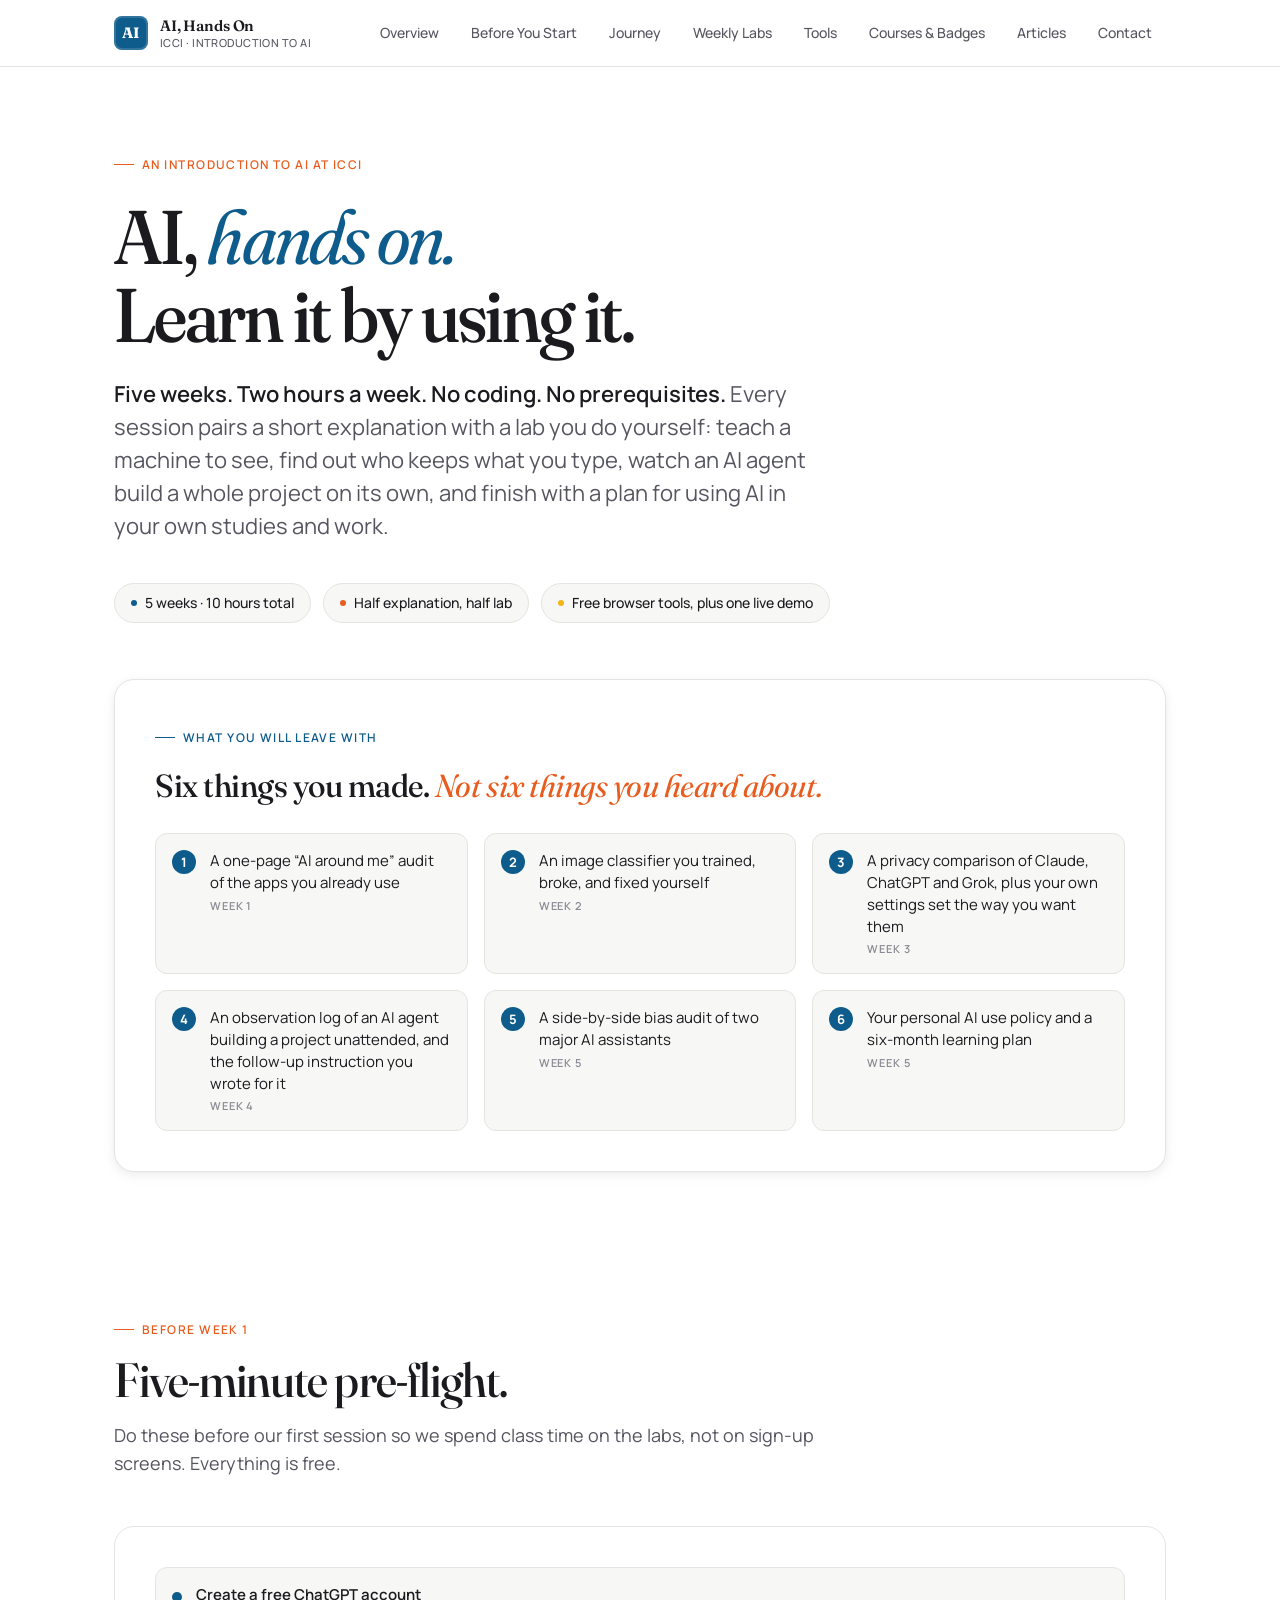
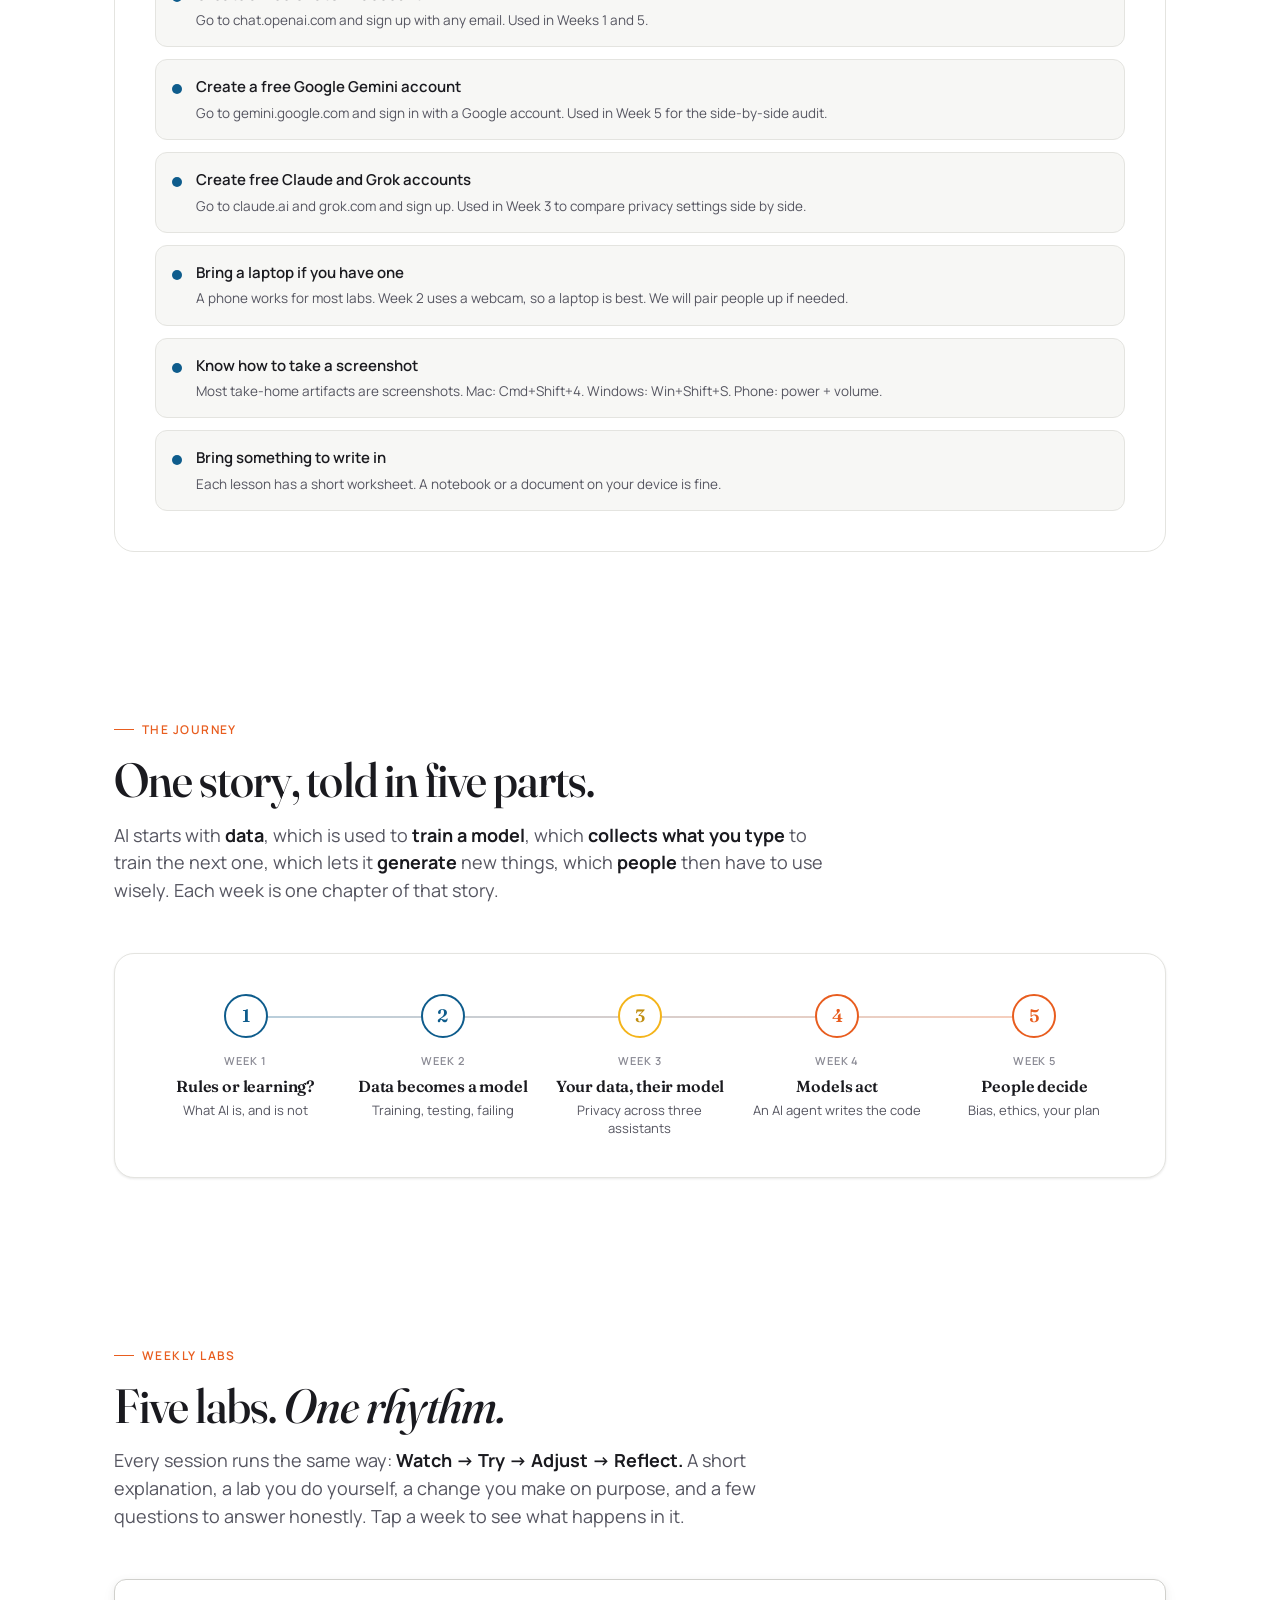
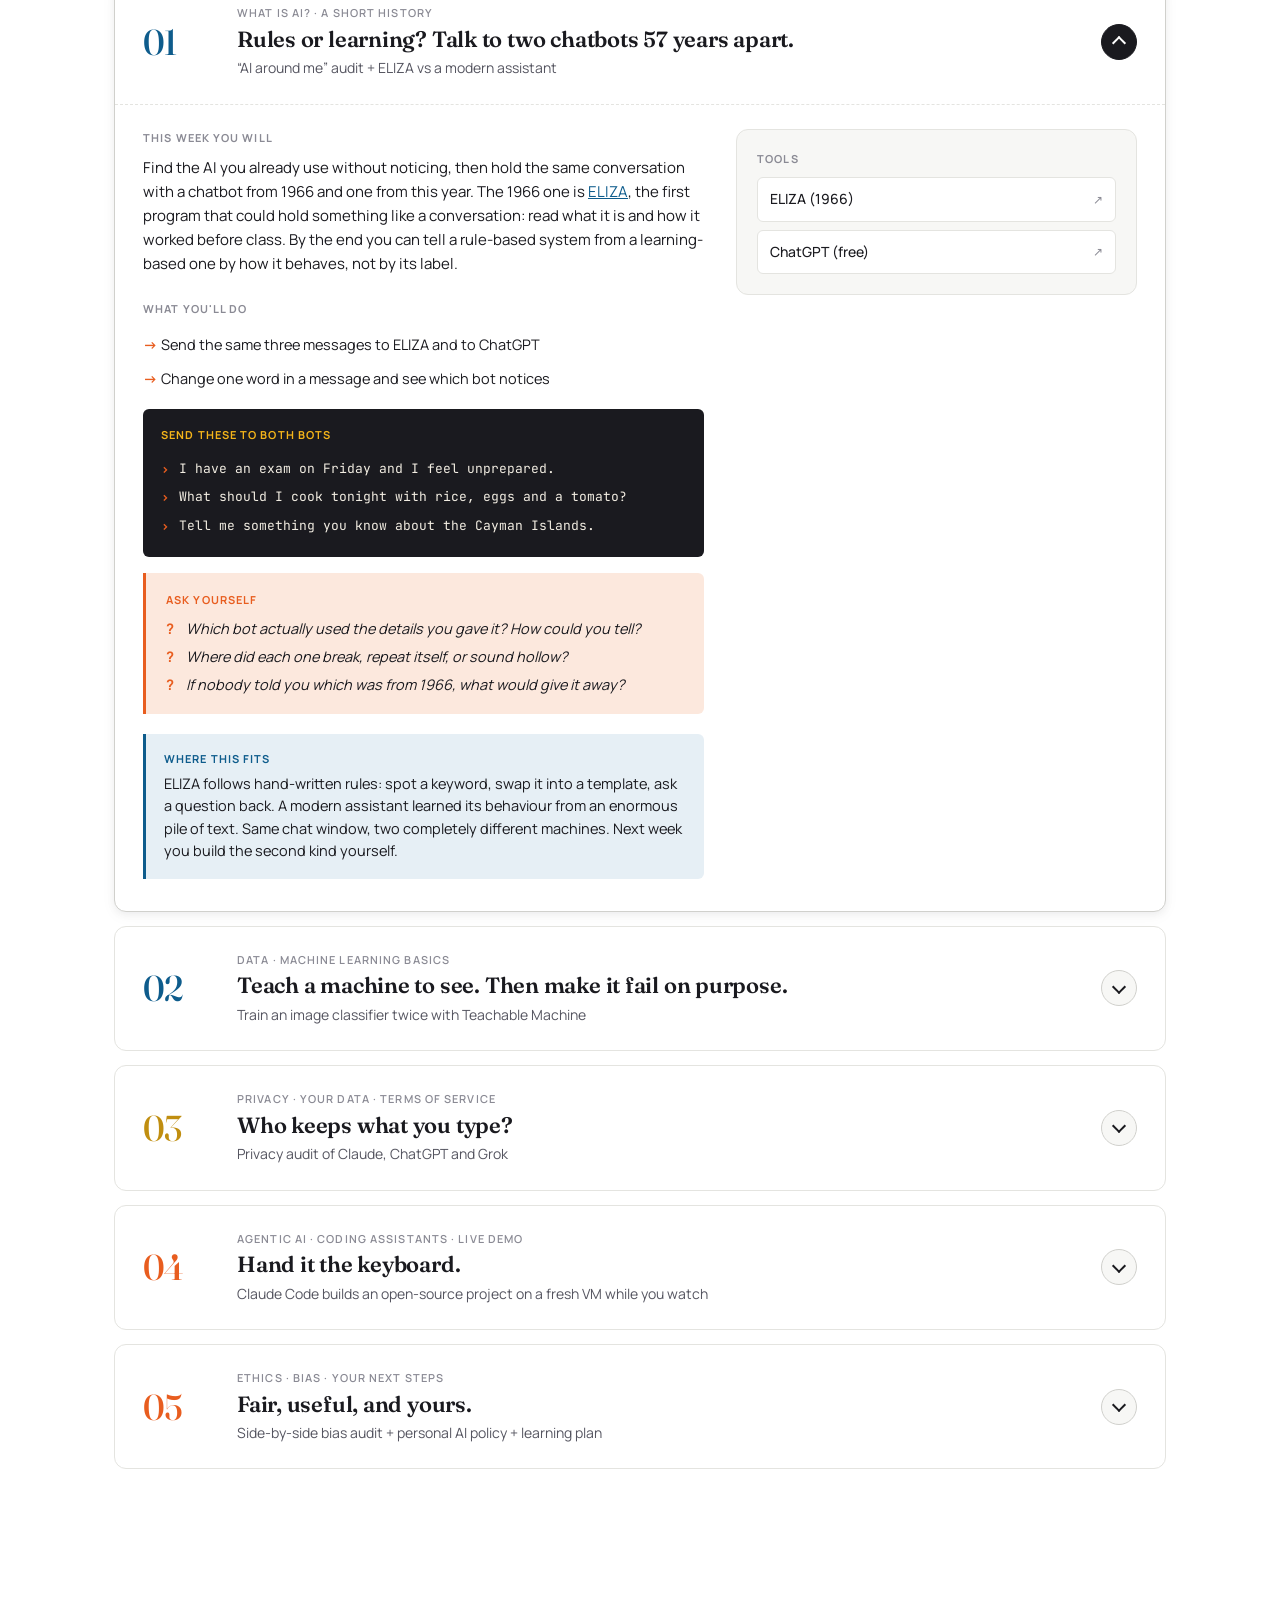
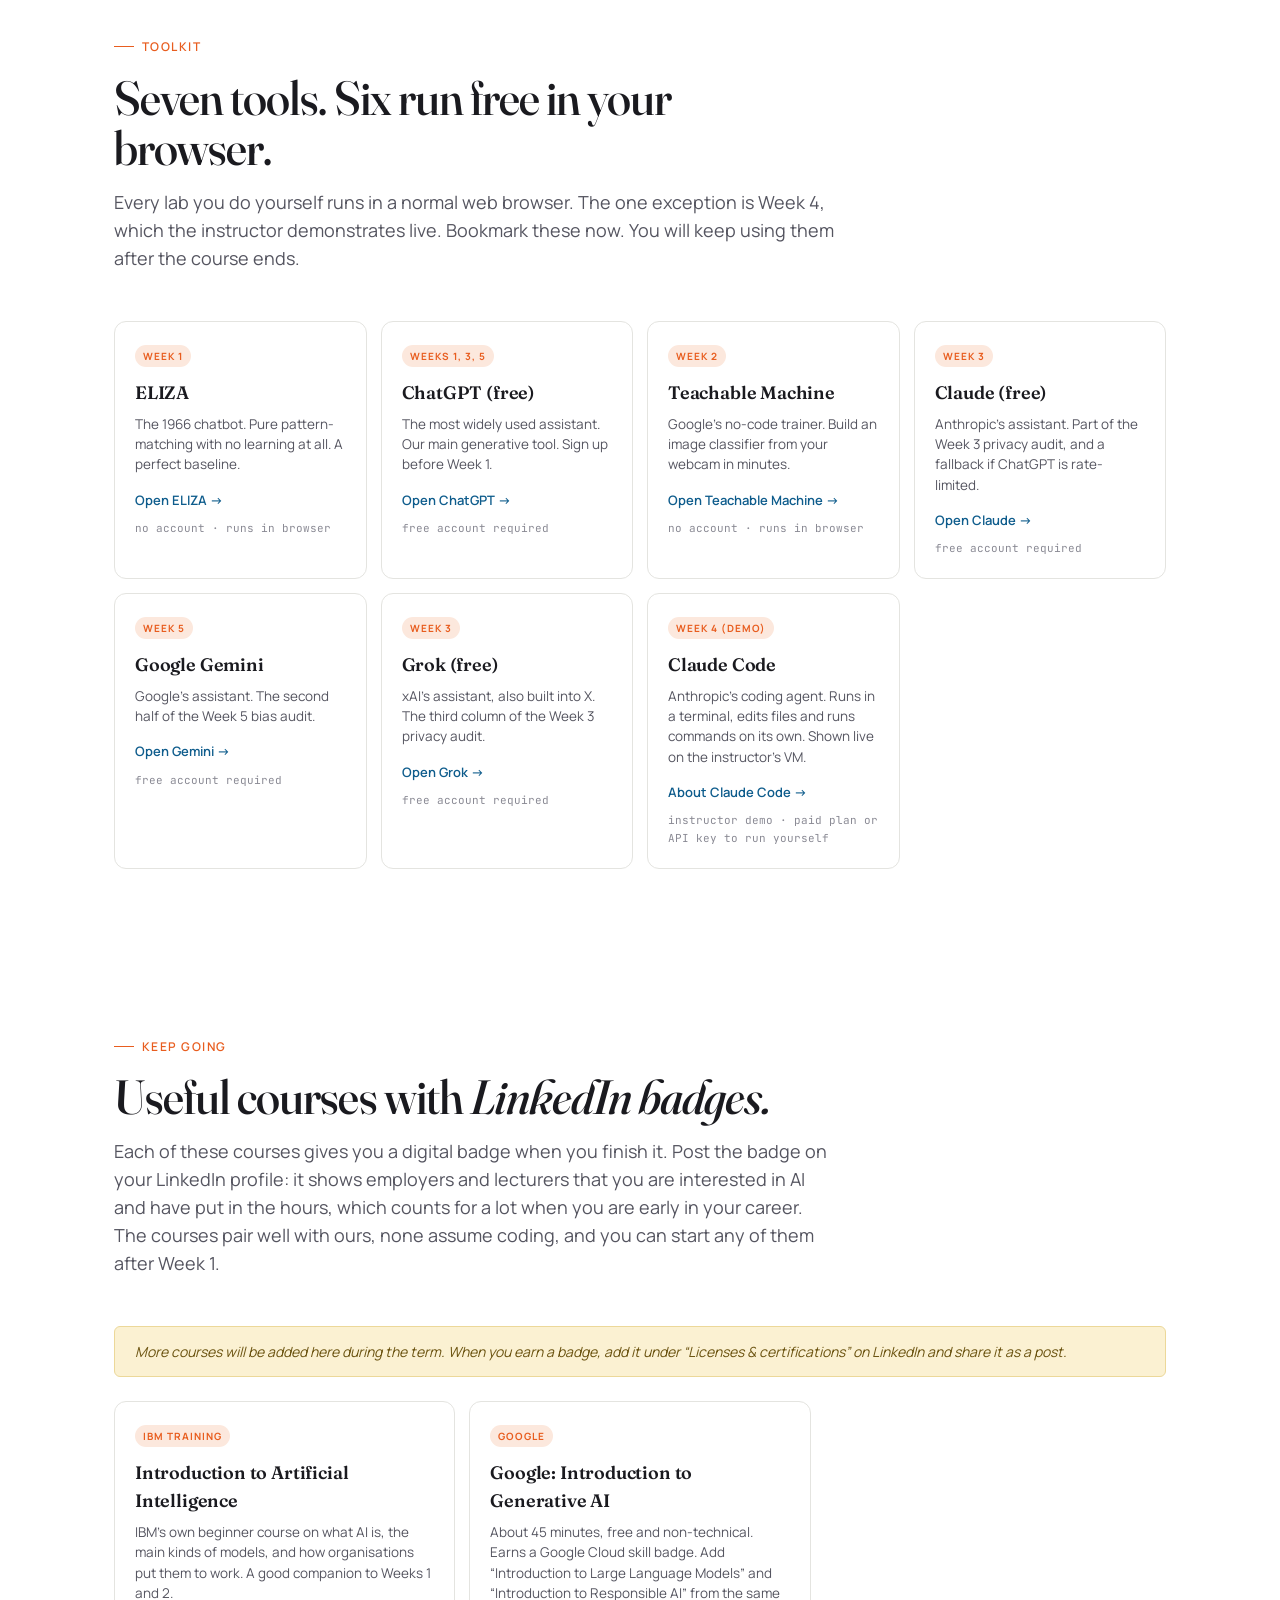
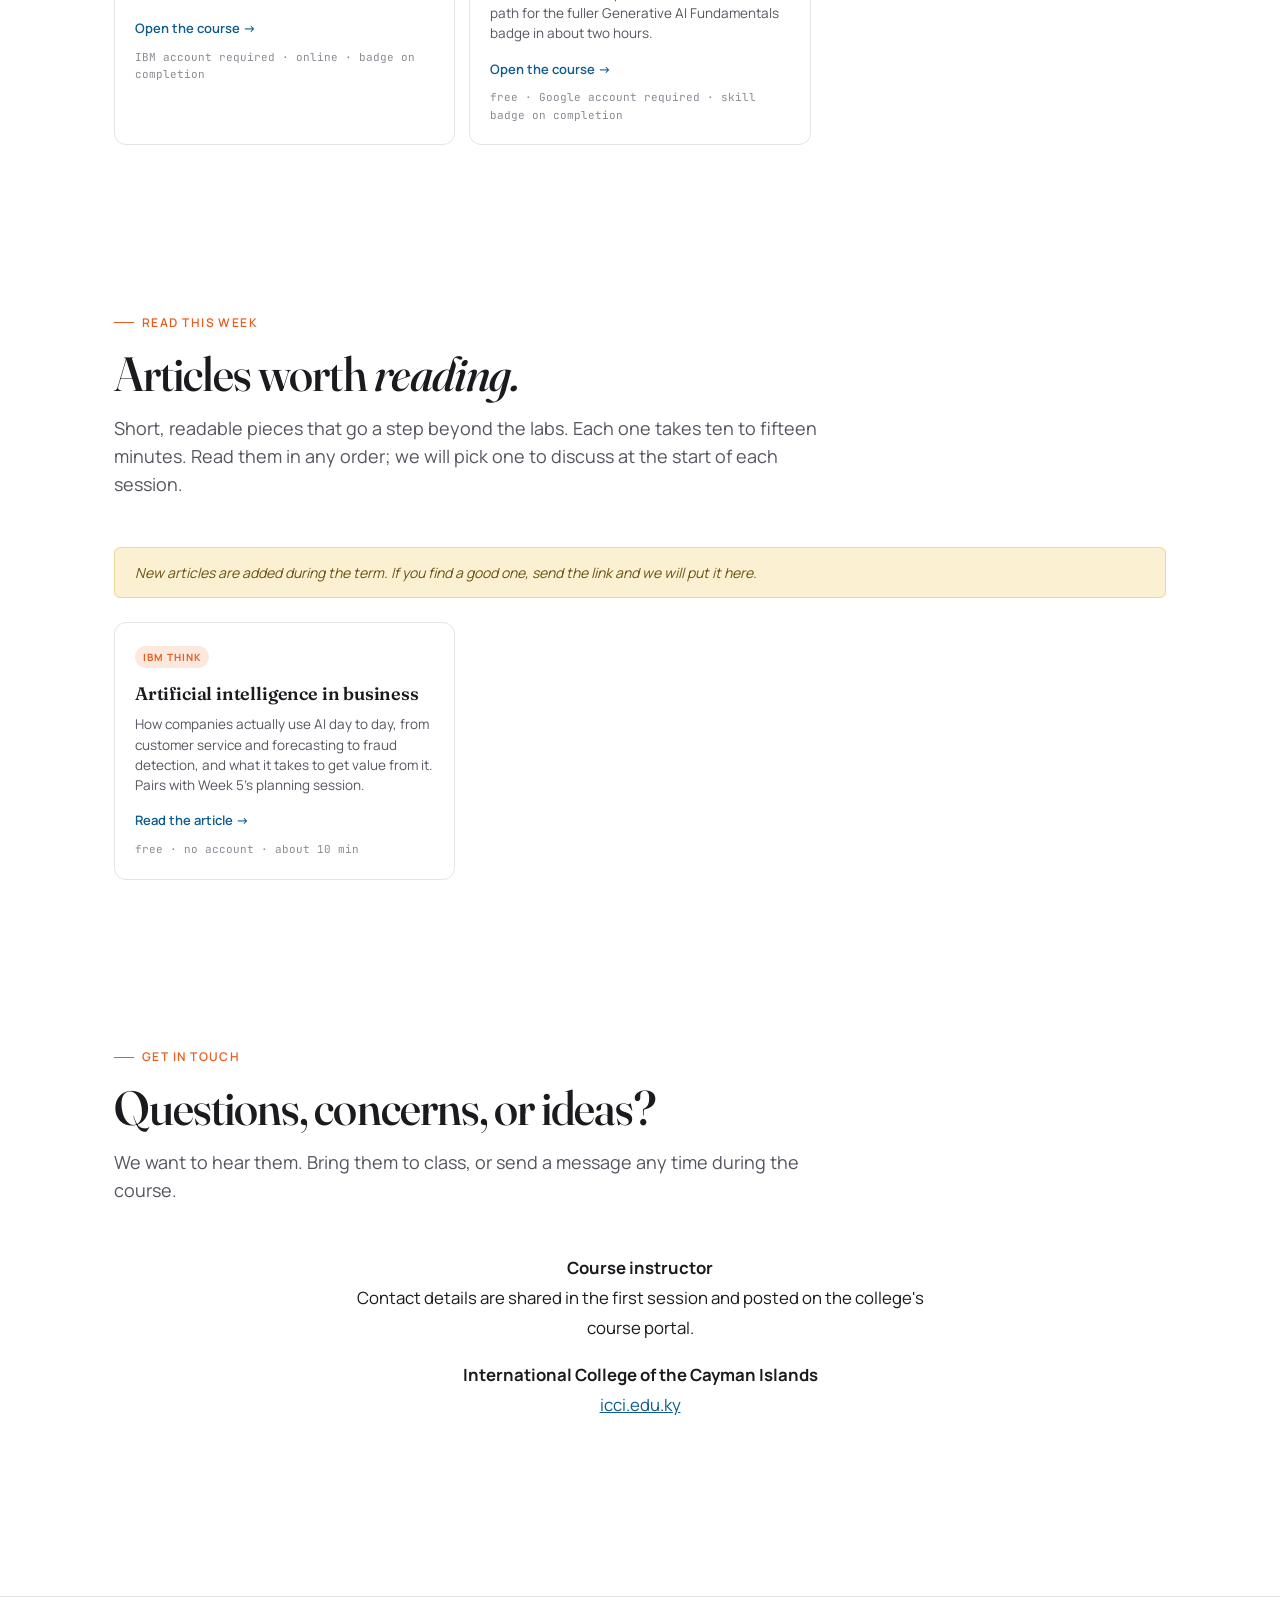
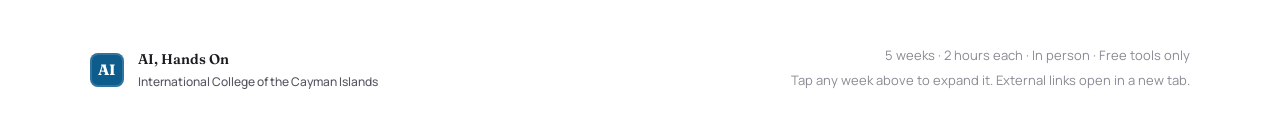
==== commit 0f3e4f47: "Replace Week 4 with a live Claude Code demo lesson Week 4 is now a guided walkthrough: provision a f" ====
--- a/index.html
+++ b/index.html
@@ -46,13 +46,13 @@
   <p class="hero-pitch">
     <strong>Five weeks. Two hours a week. No coding. No prerequisites.</strong>
     Every session pairs a short explanation with a lab you do yourself: teach a machine to see,
-    find out who keeps what you type, make a chatbot invent facts and then catch it, and finish with
+    find out who keeps what you type, watch an AI agent build a whole project on its own, and finish with
     a plan for using AI in your own studies and work.
   </p>
   <div class="chips">
     <span class="chip"><span class="dot"></span>5 weeks &middot; 10 hours total</span>
     <span class="chip is-orange"><span class="dot"></span>Half explanation, half lab</span>
-    <span class="chip is-yellow"><span class="dot"></span>Free browser tools only</span>
+    <span class="chip is-yellow"><span class="dot"></span>Free browser tools, plus one live demo</span>
   </div>
 
   <!-- WHAT YOU'LL LEAVE WITH -->
@@ -63,7 +63,7 @@
       <li><span class="check">1</span><div>A one-page &ldquo;AI around me&rdquo; audit of the apps you already use<span class="when">Week 1</span></div></li>
       <li><span class="check">2</span><div>An image classifier you trained, broke, and fixed yourself<span class="when">Week 2</span></div></li>
       <li><span class="check">3</span><div>A privacy comparison of Claude, ChatGPT and Grok, plus your own settings set the way you want them<span class="when">Week 3</span></div></li>
-      <li><span class="check">4</span><div>A prompt ladder (three versions of one request) and one hallucination you proved false<span class="when">Week 4</span></div></li>
+      <li><span class="check">4</span><div>An observation log of an AI agent building a project unattended, and the follow-up instruction you wrote for it<span class="when">Week 4</span></div></li>
       <li><span class="check">5</span><div>A side-by-side bias audit of two major AI assistants<span class="when">Week 5</span></div></li>
       <li><span class="check">6</span><div>Your personal AI use policy and a six-month learning plan<span class="when">Week 5</span></div></li>
     </ul>
@@ -84,7 +84,7 @@
         <span class="box"></span>
         <div>
           <strong>Create a free ChatGPT account</strong>
-          <span>Go to chat.openai.com and sign up with any email. Used in Weeks 1, 4 and 5.</span>
+          <span>Go to chat.openai.com and sign up with any email. Used in Weeks 1 and 5.</span>
         </div>
       </li>
       <li>
@@ -168,8 +168,8 @@
         <div class="num">4</div>
         <div class="journey-step-text">
           <div class="label">Week 4</div>
-          <div class="title">Models generate</div>
-          <div class="desc">Prompting and hallucination</div>
+          <div class="title">Models act</div>
+          <div class="desc">An AI agent writes the code</div>
         </div>
       </a>
       <a class="journey-step" href="#week-5">
@@ -266,7 +266,7 @@
           <p>Train your own image classifier from scratch using your laptop&rsquo;s webcam. By the end, you&rsquo;ll have a working AI you built yourself &mdash; and you&rsquo;ll have <em>felt</em> why bad data makes bad AI.</p>
 
           <h4>What you&rsquo;ll do</h4>
-          <ul>
+          <ul class="arrow-list">
             <li>Pick two simple things to tell apart (e.g., pen vs. phone, thumbs-up vs. peace sign, banana vs. apple)</li>
             <li><strong>Round 1 &mdash; train it badly:</strong> capture only 10 photos of each, all from the same angle, same lighting</li>
             <li>Test it. Watch it fail. Note where and why</li>
@@ -277,9 +277,9 @@
 
           <div class="ask">
             <strong>Ask yourself</strong>
-            <p>What did Round 1 get confidently wrong? Why would it be confident?</p>
-            <p>Between rounds you changed the data, not the algorithm. What does that tell you about most AI failures?</p>
-            <p>Who was in your training photos? Who was not? Who would this model work worst for?</p>
+            <p>What kinds of photos did Round 1 fail on? What did it confidently get wrong?</p>
+            <p>What changed between Round 1 and Round 2 &mdash; was it the model, or the data?</p>
+            <p>Where in your real life have you seen AI fail in a similar way?</p>
           </div>
 
           <div class="fits">
@@ -314,7 +314,7 @@
       <div class="week-body">
         <div>
           <h4>This week you will</h4>
-          <p>Find out what happens to a conversation after you press send. You will open the privacy settings of three assistants, Claude (Anthropic), ChatGPT (OpenAI) and Grok (xAI), answer the same four questions about each, and leave with every setting switched the way you want it. Same kind of product, three different answers.</p>
+          <p>Find out what happens to a conversation after you press send: Claude (Anthropic), ChatGPT (OpenAI) and Grok (xAI). Read the privacy policies for each (links on the right). In class you will answer the same four questions about each, then ask the LLMs and compare their answers against your findings.</p>
 
           <h4>The four questions</h4>
           <ul class="arrow-list">
@@ -324,29 +324,14 @@
             <li><strong>Reach:</strong> who else can see a chat: the company's reviewers, a shared link, a search engine, my employer or school?</li>
           </ul>
 
-          <h4>Part A: read the settings (40 minutes)</h4>
-          <ul class="arrow-list">
-            <li><strong>ChatGPT:</strong> Settings &rarr; Data Controls. Find &ldquo;Improve the model for everyone&rdquo; and the Temporary Chat option</li>
-            <li><strong>Claude:</strong> Settings &rarr; Privacy. Find &ldquo;Help improve Claude&rdquo; and the retention period it changes. Find incognito chat</li>
-            <li><strong>Grok:</strong> on grok.com, Settings &rarr; Data. Find &ldquo;Improve the model&rdquo; and Private Chat. Then on X, Settings &rarr; Privacy and safety &rarr; Grok &amp; Third-party Collaborators (sometimes labelled &ldquo;Data sharing&rdquo;)</li>
-            <li>Fill in one column of the worksheet per assistant. Quote the setting's own wording, not your memory of it</li>
-          </ul>
-
-          <h4>Part B: ask the assistant, then check (20 minutes)</h4>
-          <p>Send the prompts below to all three. Then compare each answer with what you found in the settings. An assistant does not always know its own company's policy, which is a Week 4 lesson arriving early.</p>
+          <h4>Ask the assistant, then check (20 minutes)</h4>
+          <p>Send the prompts below to all three. Then compare each answer with what you found in the settings. An assistant does not always know its own company's policy. Check, do not trust.</p>
           <div class="prompts">
             <strong>Send to all three</strong>
             <div class="pline">Is this conversation used to train future versions of you? Where exactly do I turn that off?</div>
             <div class="pline">How long do you keep this chat after I delete it?</div>
             <div class="pline">What do you already remember about me from earlier conversations?</div>
           </div>
-
-          <h4>Part C: set it your way (10 minutes)</h4>
-          <ul class="arrow-list">
-            <li>Decide, for each assistant, whether you want your chats used for training. There is no wrong answer, but it should be your answer</li>
-            <li>Change the settings. Screenshot each settings page as you leave it</li>
-            <li>Try the private or temporary mode in each one so you know where it is when you need it</li>
-          </ul>
 
           <h4>Snapshot at the time of writing (check it, it changes)</h4>
           <ul class="arrow-list">
@@ -366,7 +351,7 @@
 
           <div class="fits">
             <strong>Where this fits</strong>
-            Week 2 showed you that a model is made of its training data. This week you found out that your own conversations can be that data, and that whether they are depends on a setting most people never open. The three companies made three different choices about the default. Knowing where the switch is, and what it changes, is the most practical privacy skill in this course. Next week you look at what the model does with your words once it has them.
+            Week 2 showed you that a model is made of its training data. This week you found out that your own conversations can be that data, and that whether they are depends on a setting most people never open. The three companies made three different choices about the default. Knowing where the switch is, and what it changes, is the most practical privacy skill in this course. Next week the model stops answering and starts doing: you watch it write and run code by itself on a machine set up just for that.
           </div>
         </div>
         <aside class="aside">
@@ -382,14 +367,6 @@
             <a href="https://privacy.claude.com" target="_blank" rel="noopener">Anthropic: privacy center <span class="ext">↗</span></a>
             <a href="https://x.ai/legal/privacy-policy" target="_blank" rel="noopener">xAI: privacy policy <span class="ext">↗</span></a>
           </div>
-          <div class="aside-note">
-            <strong>Worksheet</strong>
-            One row per question (training, retention, private mode, reach), one column per assistant. Add a final row: &ldquo;My setting, and why.&rdquo;
-          </div>
-          <div class="takehome">
-            <strong>Take-home</strong>
-            The completed comparison table + screenshots of your three settings pages after you changed them
-          </div>
         </aside>
       </div>
     </details>
@@ -399,61 +376,98 @@
       <summary class="week-summary">
         <div class="week-num">04</div>
         <div class="week-title-block">
-          <div class="week-eyebrow">Generative AI &middot; Everyday applications</div>
-          <h3>Ask better. Trust less.</h3>
-          <div class="week-lab">Prompt ladder + hallucination hunt</div>
+          <div class="week-eyebrow">Agentic AI &middot; Coding assistants &middot; Live demo</div>
+          <h3>Hand it the keyboard.</h3>
+          <div class="week-lab">Claude Code builds an open-source project on a fresh VM while you watch</div>
         </div>
         <div class="toggle" aria-hidden="true"></div>
       </summary>
       <div class="week-body">
         <div>
           <h4>This week you will</h4>
-          <p>Send one request three ways and watch the answer improve each rung up the ladder. Then push the assistant into inventing a fact and prove it false with a real source. You leave with a repeatable way to get better answers and a habit of checking them.</p>
-
-          <h4>Part A: the prompt ladder</h4>
-          <div class="prompts">
-            <strong>One task, three rungs</strong>
-            <div class="pline"><em>Rung 1, vague:</em> Write an email to my lecturer about an extension.</div>
-            <div class="pline"><em>Rung 2, specific:</em> Write a polite four-sentence email to my lecturer asking for a three-day extension on the marketing assignment because of a work shift clash. Ask what they need from me.</div>
-            <div class="pline"><em>Rung 3, role and format:</em> You are a student-services adviser. Draft a respectful, direct email (under 100 words) requesting a three-day extension, naming the assignment and the reason, and offering proof. End with a clear question.</div>
-          </div>
-
-          <h4>Part B: the hallucination hunt</h4>
-          <p>Pick one prompt below. The assistant will probably invent something. Your job is to find the claim, check it against a real source, and write down what you found.</p>
-          <div class="prompts">
-            <strong>Bait prompts</strong>
-            <div class="pline">List four academic papers about Cayman Islands tourism in the 1970s, with authors and years.</div>
-            <div class="pline">Summarise the plot of the 1994 film &ldquo;Seven Mile Sunset.&rdquo;</div>
-            <div class="pline">What did Winston Churchill say about mobile phones?</div>
-            <div class="pline">Name five Caymanian authors and their most famous books.</div>
-          </div>
+          <p>See the difference between an AI that answers and an AI that acts. The instructor sets up a brand-new virtual machine, installs Claude Code (Anthropic&rsquo;s coding agent that runs in a terminal), points it at an empty folder, and gives it one instruction to scaffold an open-source project. Then it runs on its own for several minutes: planning, creating files, running commands, hitting errors and fixing them. Your job is to watch closely, record what it does, and write the instruction that comes next.</p>
+          <p>Nothing to install on your side. This session is a guided demo on the projector, with a short exercise you do on paper or in your notes.</p>
+
+          <h4>Part A: provision the machine (watch, 20 min)</h4>
+          <ul class="arrow-list">
+            <li>The instructor creates a fresh Linux VM (a cloud instance or a local one) with nothing on it</li>
+            <li>Why a dedicated VM: the agent can create, edit and delete files and run any command. A throwaway machine means nothing you care about is at risk, and nothing private is on it. Week 3 in practice</li>
+            <li>Install Claude Code, start it, and sign in. Watch what it asks for and what it is allowed to do</li>
+          </ul>
+          <div class="prompts" id="w4-install">
+            <strong>Commands the instructor runs</strong>
+            <div class="pline">curl -fsSL https://claude.ai/install.sh | bash</div>
+            <div class="pline">mkdir demo-project &amp;&amp; cd demo-project</div>
+            <div class="pline">claude</div>
+            <button type="button" class="copy" data-copy-from="#w4-install">Copy commands</button>
+          </div>
+
+          <h4>Part B: one instruction, then hands off (watch and log, 30 min)</h4>
+          <p>The instructor types one instruction and steps back. For the next several minutes nobody touches the keyboard. Keep the observation log below as it works.</p>
+          <div class="prompts" id="w4-scaffold">
+            <strong>The instruction</strong>
+            <div class="pline">Create a small open-source command-line tool in Python that converts amounts between Cayman Islands dollars and US dollars, using a rate the user supplies. Include a README with usage examples, an MIT licence, unit tests, and a GitHub Actions workflow that runs the tests. Initialise a git repository and commit your work in sensible steps. Run the tests and fix anything that fails before you finish.</div>
+            <button type="button" class="copy" data-copy-from="#w4-scaffold">Copy instruction</button>
+          </div>
+          <ul class="arrow-list">
+            <li><strong>Log:</strong> what did it do first? Did it plan before it wrote anything?</li>
+            <li><strong>Log:</strong> every file it created, in order</li>
+            <li><strong>Log:</strong> every command it ran, and whether it asked permission or just went ahead</li>
+            <li><strong>Log:</strong> the first error it hit, and what it did about it</li>
+            <li><strong>Log:</strong> anything it did that nobody asked for</li>
+            <li><strong>Log:</strong> minutes from the instruction to &ldquo;done&rdquo;</li>
+          </ul>
+
+          <h4>Part C: write the next instruction (try, 20 min)</h4>
+          <p>Look at what it built. Write one follow-up instruction of your own, no more than three sentences, that would make the project better. The instructor runs a few of them live. Watch whether the change lands the way its author meant.</p>
+          <div class="prompts" id="w4-followups">
+            <strong>Starters, if you are stuck</strong>
+            <div class="pline">Add a --help flag with two worked examples, and update the README to match.</div>
+            <div class="pline">Add tests for negative amounts, zero, and a missing rate. Make them pass.</div>
+            <div class="pline">Add a CONTRIBUTING section to the README that a first-time contributor could follow.</div>
+            <div class="pline">Review your own code for anything a careful maintainer would reject, and fix it.</div>
+            <button type="button" class="copy" data-copy-from="#w4-followups">Copy starters</button>
+          </div>
+
+          <h4>Part D: publish (watch, 10 min)</h4>
+          <ul class="arrow-list">
+            <li>The instructor pushes the repository to GitHub under an open-source licence</li>
+            <li>Read the commit history together. Every commit was written by the agent. Would you know, six months from now, which lines a person wrote?</li>
+            <li>Bookmark the repository. It is part of your take-home</li>
+          </ul>
 
           <div class="ask">
             <strong>Ask yourself</strong>
-            <p>Which rung gave the most useful answer? What exactly did you add to get there?</p>
-            <p>How confident did the assistant sound while it was wrong? Would you have caught it without checking?</p>
-            <p>Name one situation in your studies or job where an invented fact would cause real harm.</p>
+            <p>A chatbot gives you text. This gave you a working project. What exactly changed to make that possible?</p>
+            <p>When did it ask before acting, and when did it just act? Where would you draw that line for a machine that could reach your real files?</p>
+            <p>It fixed its own errors. Did it fix them well, or just make the red messages go away? How would you know?</p>
+            <p>The project is now open source with an MIT licence. Who is the author? Who is responsible if it has a bug?</p>
+            <p>What is one task in your studies or work you would hand to an agent like this, and one you never would?</p>
           </div>
 
           <div class="fits">
             <strong>Where this fits</strong>
-            A language model predicts the next likely word. It does not look anything up unless it is connected to a tool that does. That makes it excellent at drafting and rephrasing and unreliable at facts, especially local facts far from where the training data was written. Next week you audit those gaps on purpose.
+            Weeks 1 to 3 were about a model that predicts. This week the same kind of model was connected to tools: it could read and write files and run commands, and it used them in a loop until the job was done. That loop is what people mean by an &ldquo;agent.&rdquo; It is why the dedicated VM mattered: an agent&rsquo;s reach is set by the machine you run it on, not by good intentions. Next week you audit what these systems assume about people, and you write your own rules for using them.
           </div>
         </div>
         <aside class="aside">
           <h4>Tools</h4>
           <div class="tools-list">
-            <a href="https://chat.openai.com" target="_blank" rel="noopener">ChatGPT (free) <span class="ext">↗</span></a>
-            <a href="https://claude.ai" target="_blank" rel="noopener">Claude (free, backup) <span class="ext">↗</span></a>
+            <a href="https://claude.com/product/claude-code" target="_blank" rel="noopener">Claude Code <span class="ext">↗</span></a>
+            <a href="https://code.claude.com/docs/en/overview" target="_blank" rel="noopener">Claude Code docs <span class="ext">↗</span></a>
+            <a href="https://github.com" target="_blank" rel="noopener">GitHub <span class="ext">↗</span></a>
           </div>
           <div class="aside-note">
-            <strong>Prompt recipe</strong>
-            Task &middot; Context &middot; Format &middot; Tone &middot; Constraints &middot; Sources (optional) &middot; Example (optional)
-            <div class="btn-row"><button type="button" class="btn is-small" data-copy="Task: &#10;Context: &#10;Format: &#10;Tone: &#10;Constraints: &#10;Sources (optional): &#10;Example of a good answer (optional): ">Copy recipe</button></div>
+            <strong>You need</strong>
+            Nothing installed. The demo runs on the instructor&rsquo;s VM. If you want to try Claude Code at home later, it needs a computer with a terminal and either a Claude Pro or Max subscription or an Anthropic API key. Use a folder you do not mind losing.
+          </div>
+          <div class="aside-note">
+            <strong>Vocabulary</strong>
+            <em>Agent:</em> a model that uses tools in a loop until a task is done. <em>VM:</em> a virtual machine, a computer running inside another one. <em>Scaffold:</em> the skeleton of a project, all the files and setup before the real work. <em>Repository:</em> a project folder tracked by git.
           </div>
           <div class="takehome">
             <strong>Take-home</strong>
-            Your three-rung prompt ladder + one hallucination with the source that disproves it
+            Your observation log + the follow-up instruction you wrote + the link to the repository the class built
           </div>
         </aside>
       </div>
@@ -500,7 +514,7 @@
 
           <div class="fits">
             <strong>Where this fits</strong>
-            Five weeks, five views of the same machine. You saw that rules and learning are different, that data shapes the model, that what you type can become training data unless you say otherwise, that how you ask changes what you get, and now that what you get carries the assumptions of whoever wrote the data. AI is a mirror of the internet, mostly in English and mostly not from here. You know how to read it, question it, and use it on your terms.
+            Five weeks, five views of the same machine. You saw that rules and learning are different, that data shapes the model, that what you type can become training data unless you say otherwise, that a model with tools can act on its own, and now that what you get carries the assumptions of whoever wrote the data. AI is a mirror of the internet, mostly in English and mostly not from here. You know how to read it, question it, and use it on your terms.
           </div>
         </div>
         <aside class="aside">
@@ -524,8 +538,8 @@
 <section id="tools" class="section">
   <div class="section-header">
     <div class="eyebrow">Toolkit</div>
-    <h2>Six free tools. Nothing to install.</h2>
-    <p class="section-lede">Every lab runs in a normal web browser. Bookmark these now. You will keep using them after the course ends.</p>
+    <h2>Seven tools. Six run free in your browser.</h2>
+    <p class="section-lede">Every lab you do yourself runs in a normal web browser. The one exception is Week 4, which the instructor demonstrates live. Bookmark these now. You will keep using them after the course ends.</p>
   </div>
 
   <div class="tools-grid">
@@ -537,7 +551,7 @@
       <div class="tool-meta">no account &middot; runs in browser</div>
     </a>
     <a class="tool-card" href="https://chat.openai.com" target="_blank" rel="noopener">
-      <span class="tool-week">Weeks 1, 3, 4, 5</span>
+      <span class="tool-week">Weeks 1, 3, 5</span>
       <h4>ChatGPT (free)</h4>
       <p>The most widely used assistant. Our main generative tool. Sign up before Week 1.</p>
       <span class="tool-link">Open ChatGPT &rarr;</span>
@@ -551,7 +565,7 @@
       <div class="tool-meta">no account &middot; runs in browser</div>
     </a>
     <a class="tool-card" href="https://claude.ai" target="_blank" rel="noopener">
-      <span class="tool-week">Weeks 3, 4</span>
+      <span class="tool-week">Week 3</span>
       <h4>Claude (free)</h4>
       <p>Anthropic's assistant. Part of the Week 3 privacy audit, and a fallback if ChatGPT is rate-limited.</p>
       <span class="tool-link">Open Claude &rarr;</span>
@@ -570,6 +584,13 @@
       <p>xAI's assistant, also built into X. The third column of the Week 3 privacy audit.</p>
       <span class="tool-link">Open Grok &rarr;</span>
       <div class="tool-meta">free account required</div>
+    </a>
+    <a class="tool-card" href="https://claude.com/product/claude-code" target="_blank" rel="noopener">
+      <span class="tool-week">Week 4 (demo)</span>
+      <h4>Claude Code</h4>
+      <p>Anthropic's coding agent. Runs in a terminal, edits files and runs commands on its own. Shown live on the instructor's VM.</p>
+      <span class="tool-link">About Claude Code &rarr;</span>
+      <div class="tool-meta">instructor demo &middot; paid plan or API key to run yourself</div>
     </a>
   </div>
 </section>
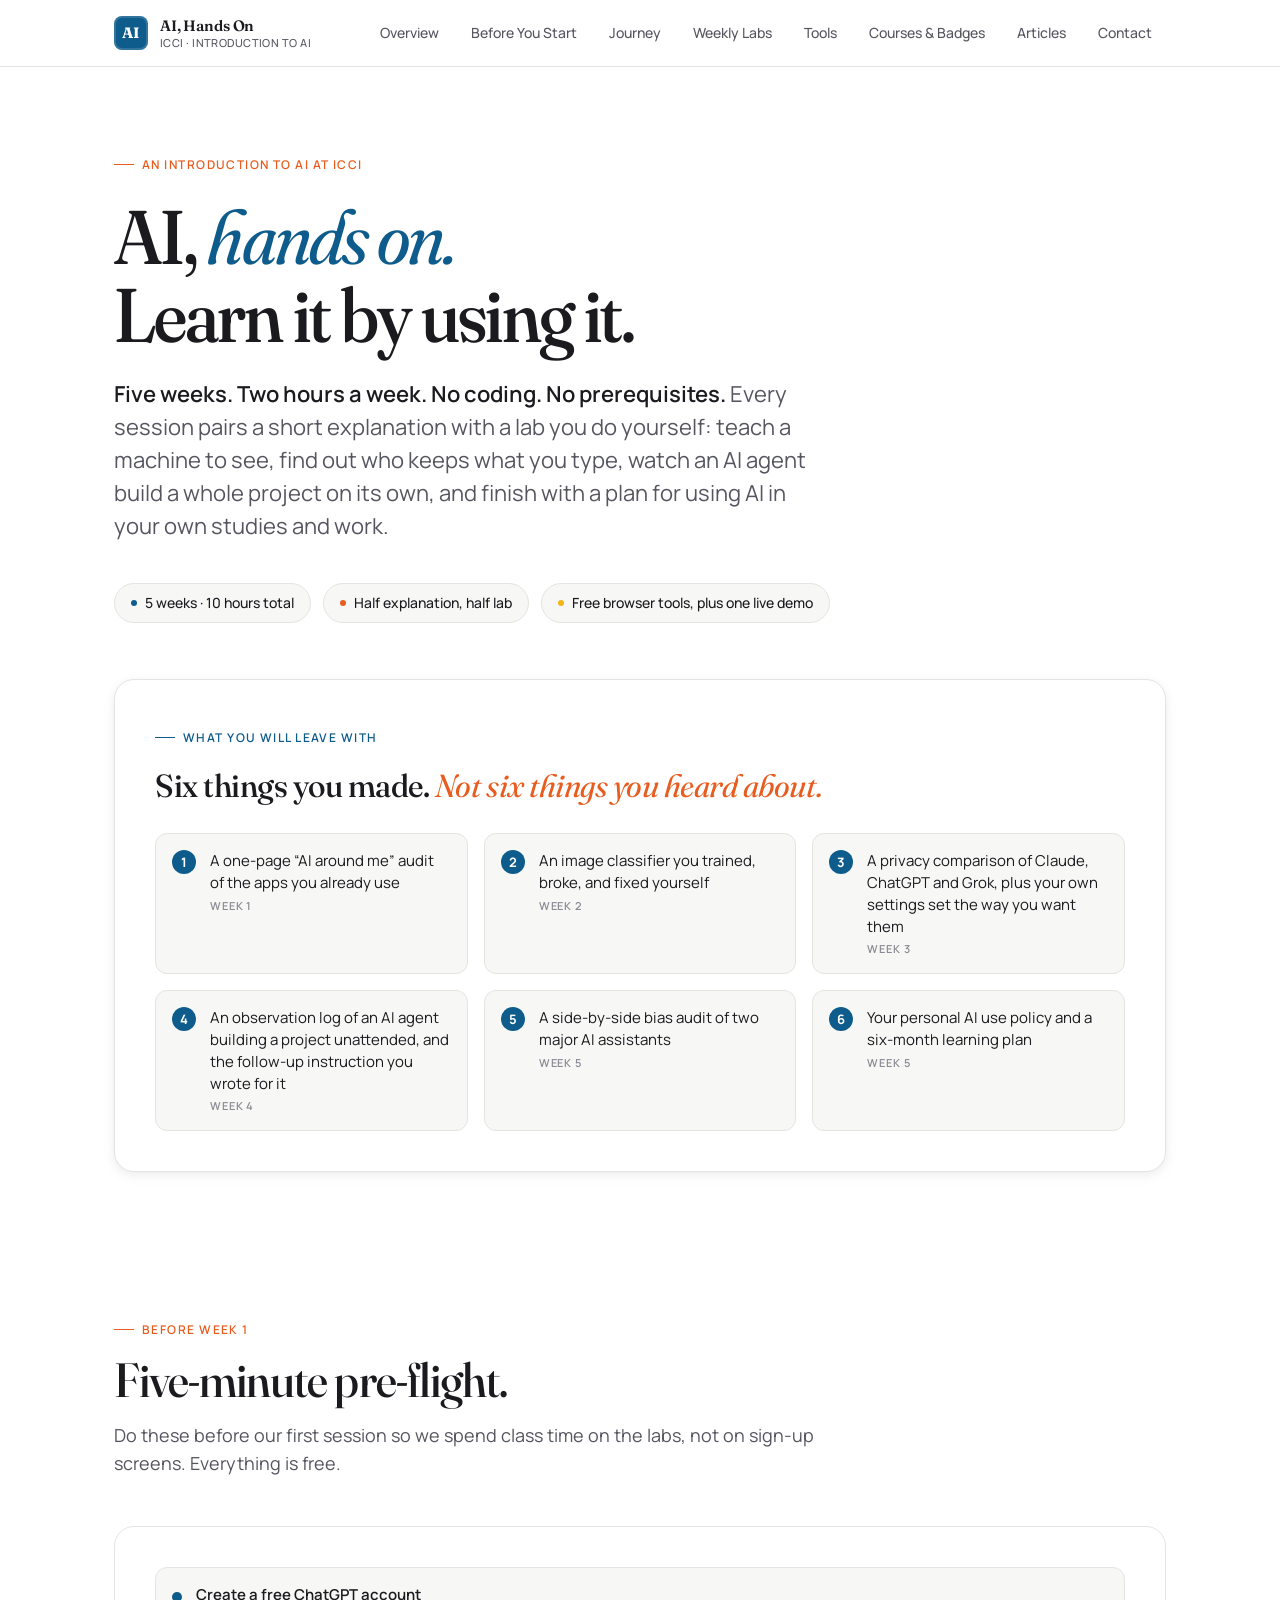
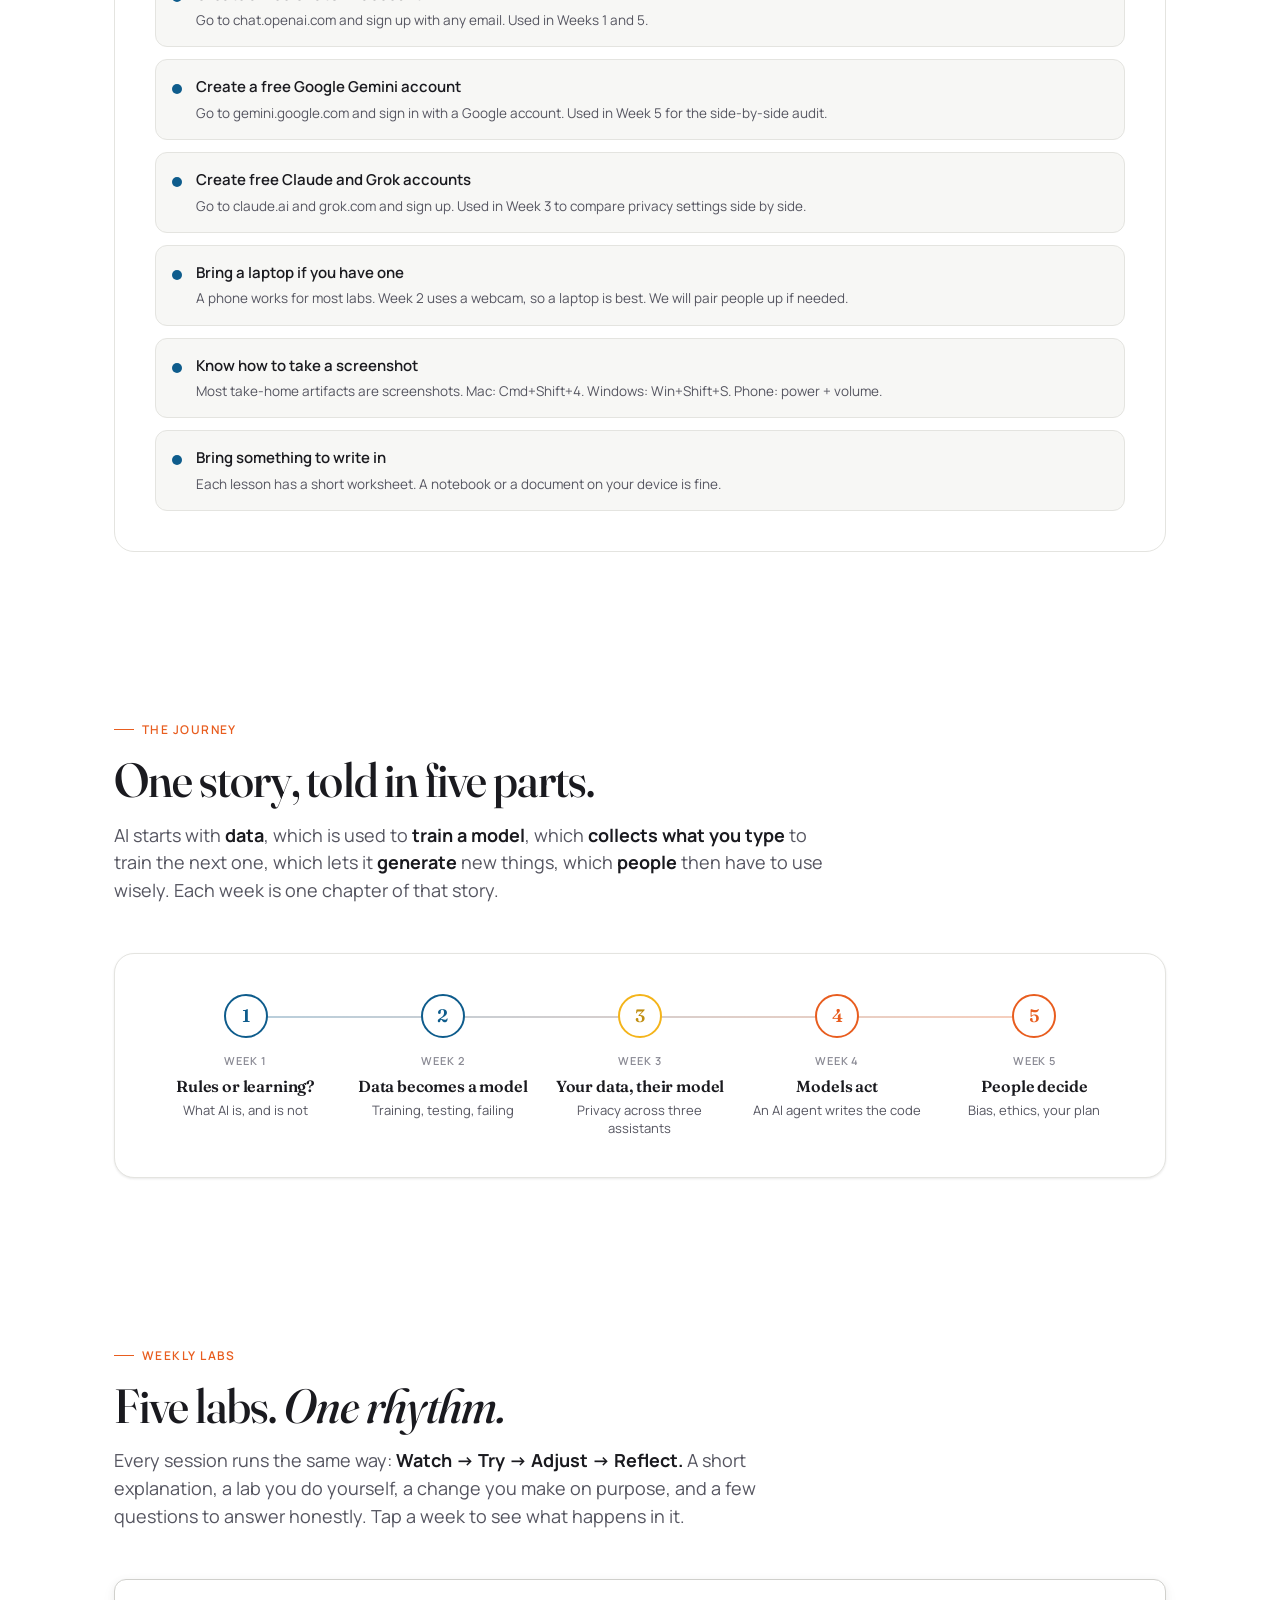
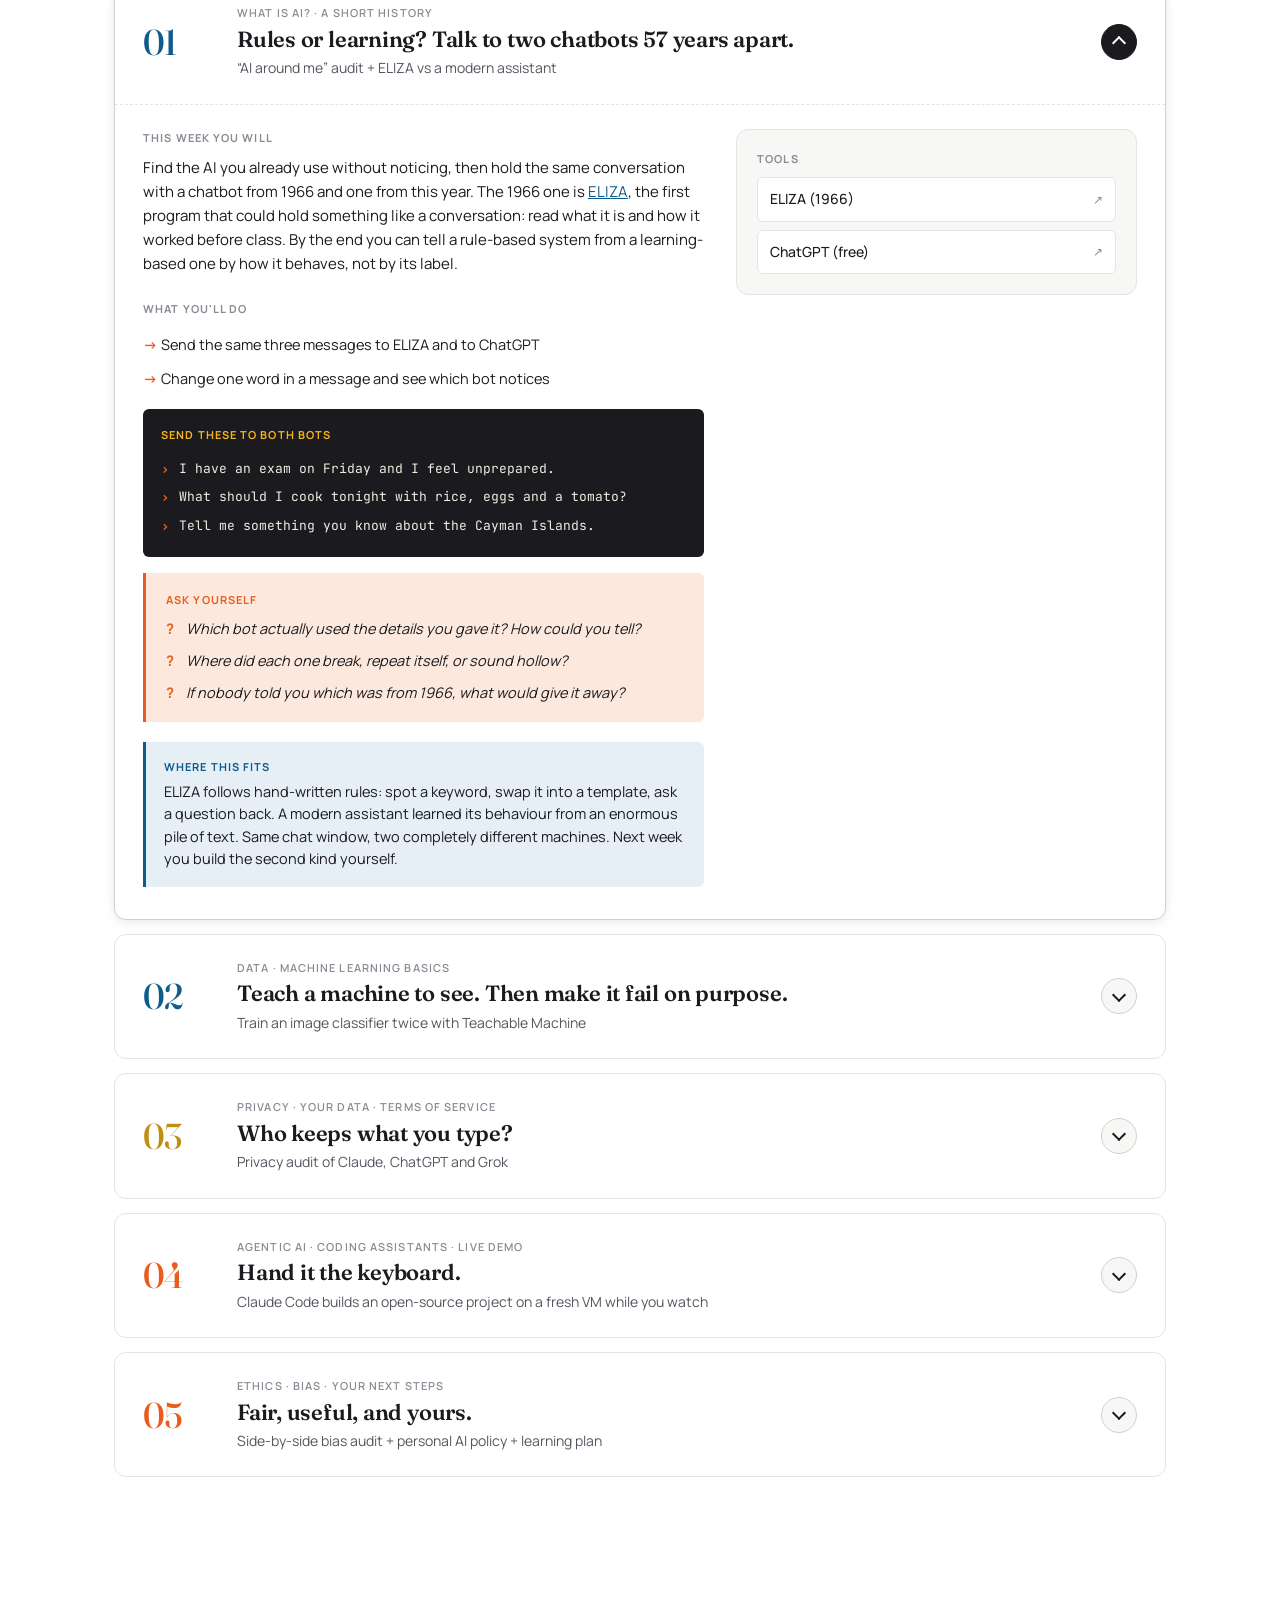
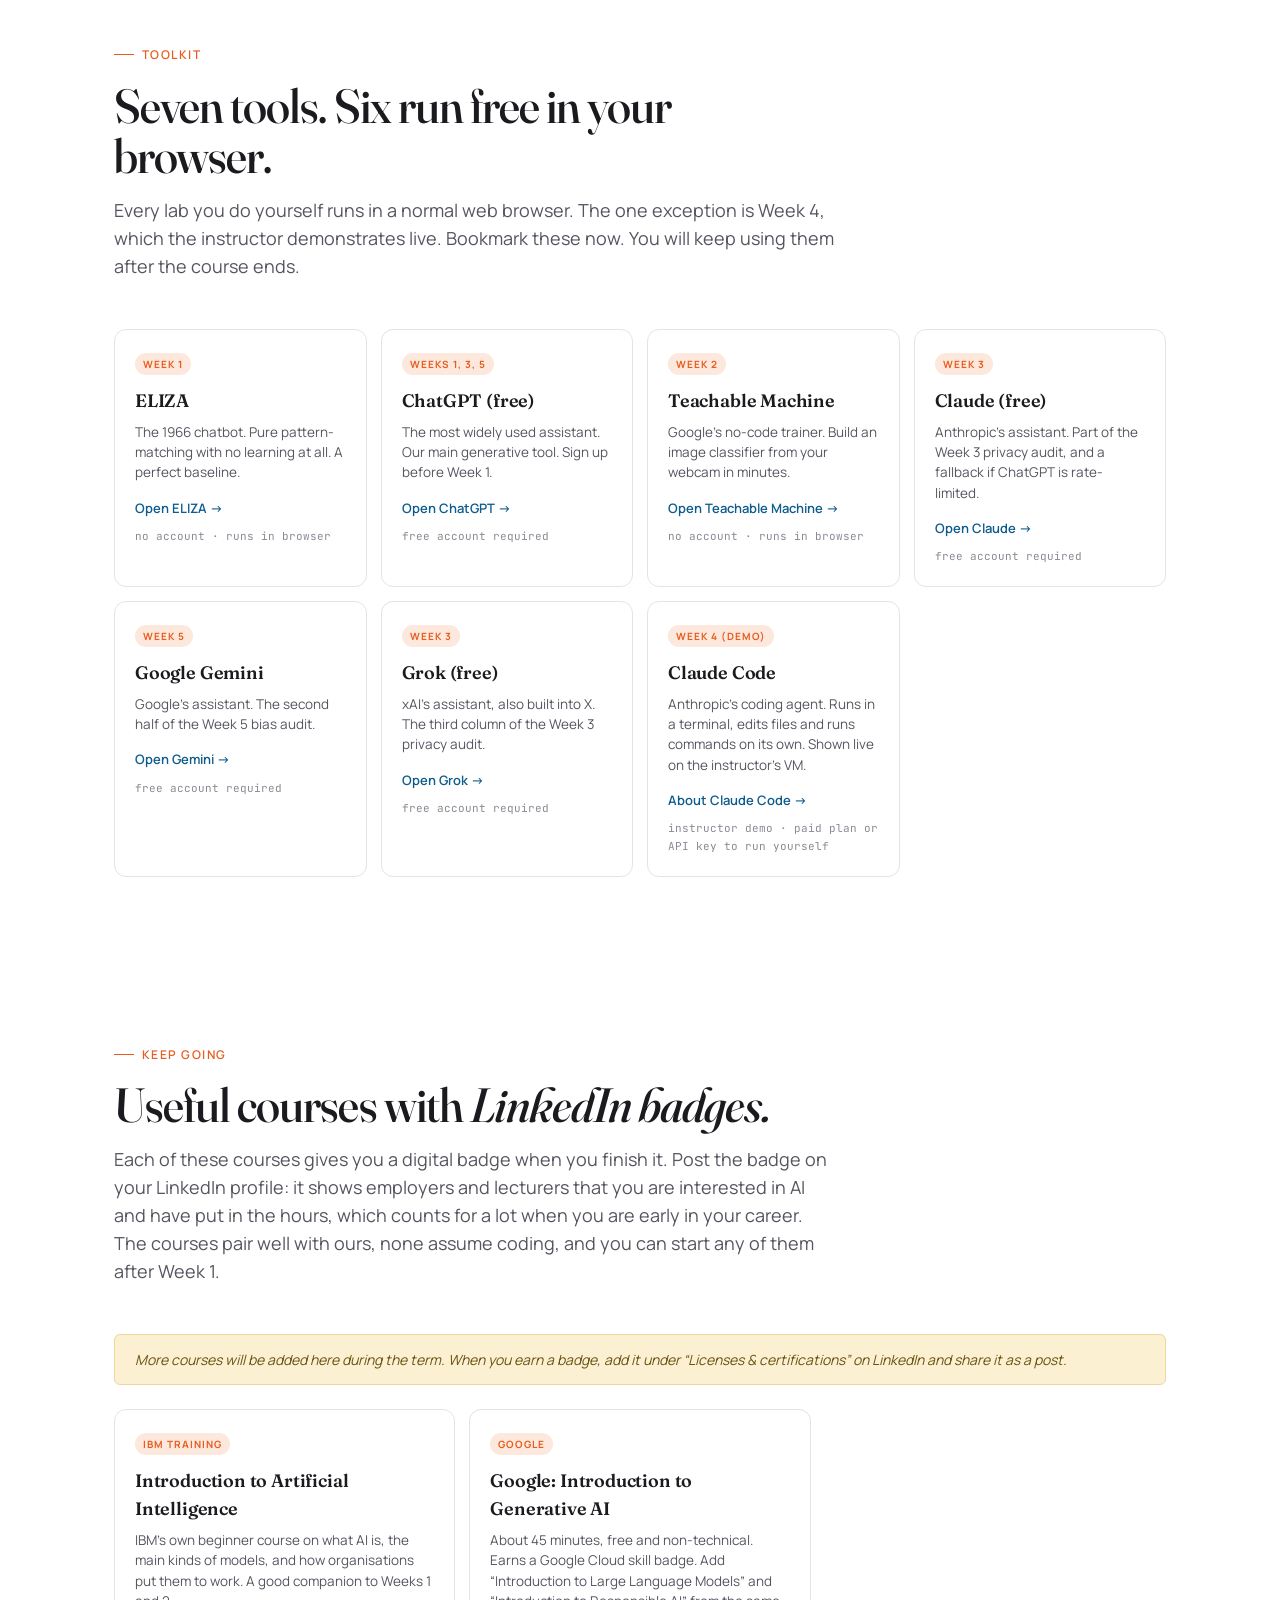
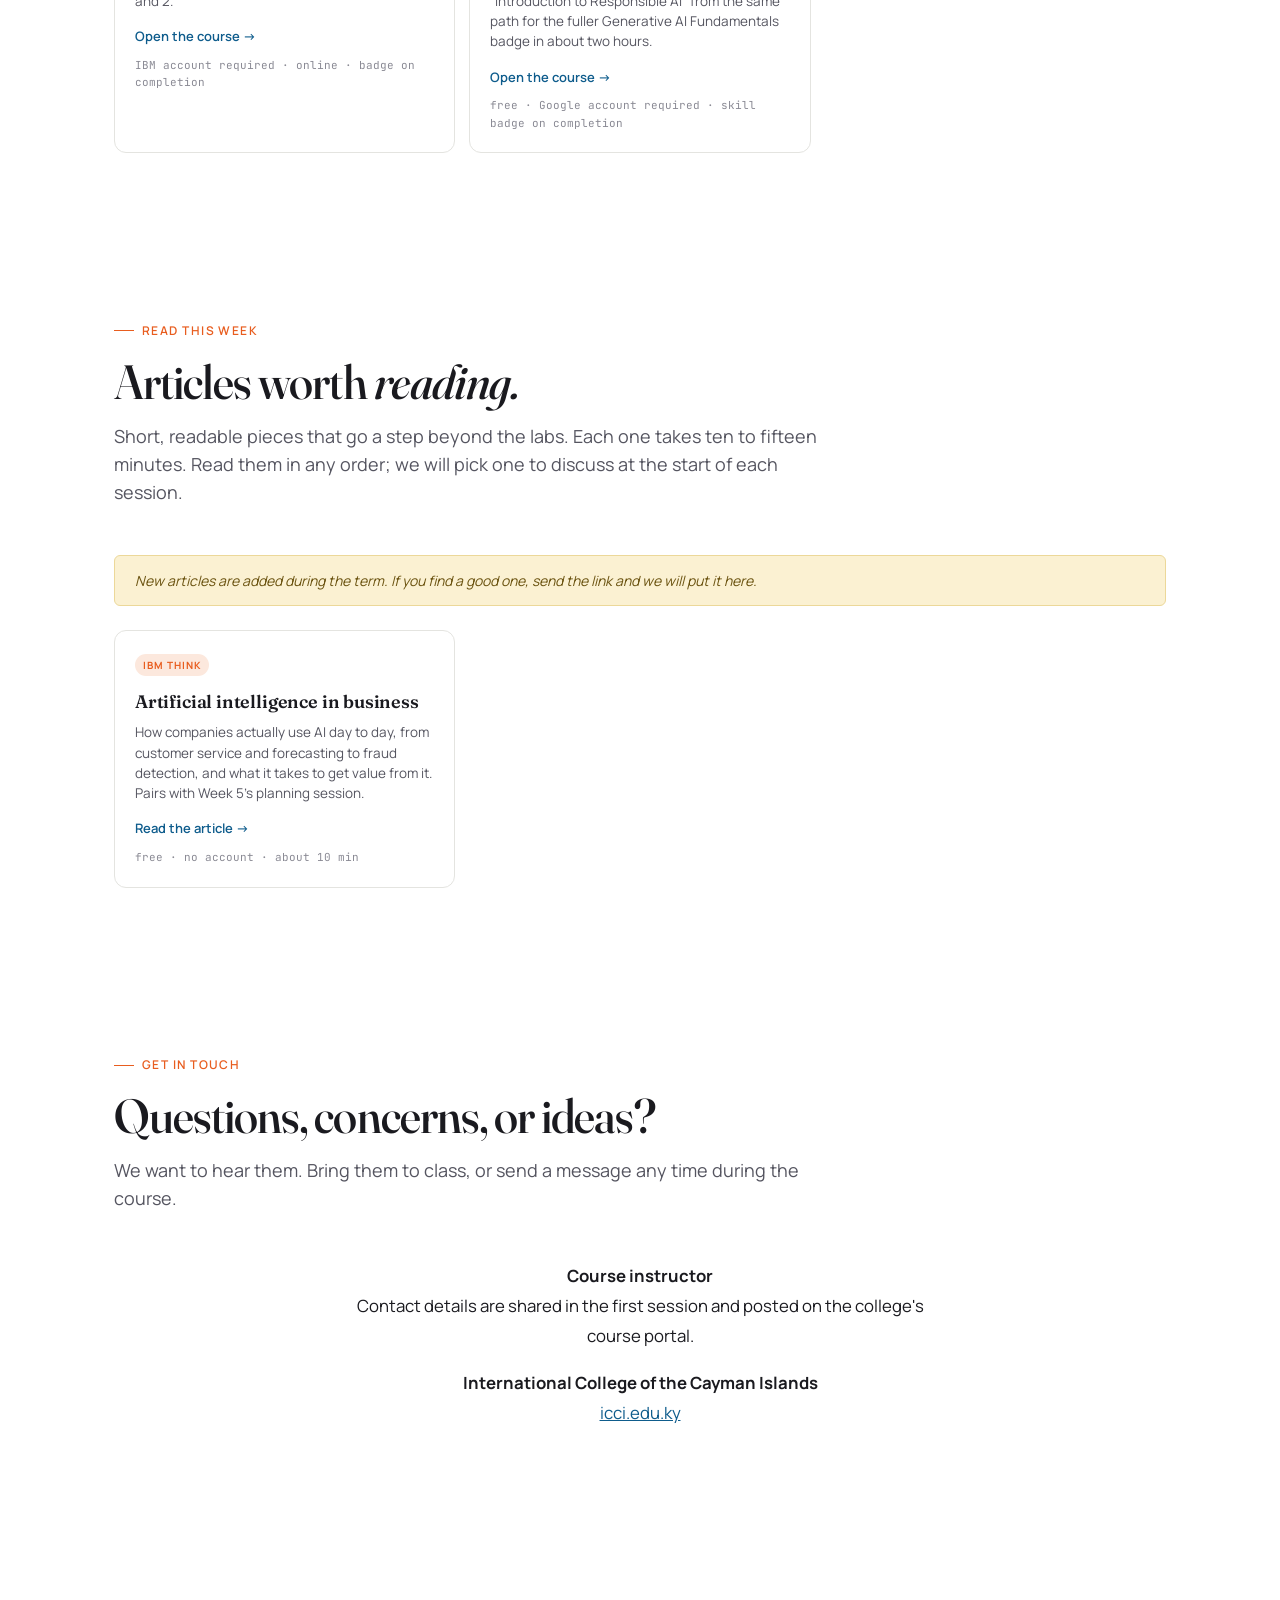
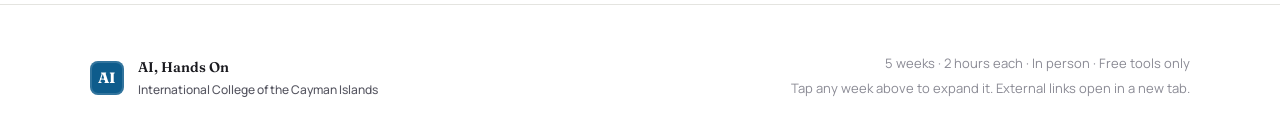
==== commit 4167c907: "Refactor guided demo content in index.html Removed sections detailing the instructor's commands and " ====
--- a/index.html
+++ b/index.html
@@ -388,61 +388,11 @@
           <p>See the difference between an AI that answers and an AI that acts. The instructor sets up a brand-new virtual machine, installs Claude Code (Anthropic&rsquo;s coding agent that runs in a terminal), points it at an empty folder, and gives it one instruction to scaffold an open-source project. Then it runs on its own for several minutes: planning, creating files, running commands, hitting errors and fixing them. Your job is to watch closely, record what it does, and write the instruction that comes next.</p>
           <p>Nothing to install on your side. This session is a guided demo on the projector, with a short exercise you do on paper or in your notes.</p>
 
-          <h4>Part A: provision the machine (watch, 20 min)</h4>
-          <ul class="arrow-list">
-            <li>The instructor creates a fresh Linux VM (a cloud instance or a local one) with nothing on it</li>
-            <li>Why a dedicated VM: the agent can create, edit and delete files and run any command. A throwaway machine means nothing you care about is at risk, and nothing private is on it. Week 3 in practice</li>
-            <li>Install Claude Code, start it, and sign in. Watch what it asks for and what it is allowed to do</li>
-          </ul>
-          <div class="prompts" id="w4-install">
-            <strong>Commands the instructor runs</strong>
-            <div class="pline">curl -fsSL https://claude.ai/install.sh | bash</div>
-            <div class="pline">mkdir demo-project &amp;&amp; cd demo-project</div>
-            <div class="pline">claude</div>
-            <button type="button" class="copy" data-copy-from="#w4-install">Copy commands</button>
-          </div>
-
-          <h4>Part B: one instruction, then hands off (watch and log, 30 min)</h4>
-          <p>The instructor types one instruction and steps back. For the next several minutes nobody touches the keyboard. Keep the observation log below as it works.</p>
-          <div class="prompts" id="w4-scaffold">
-            <strong>The instruction</strong>
-            <div class="pline">Create a small open-source command-line tool in Python that converts amounts between Cayman Islands dollars and US dollars, using a rate the user supplies. Include a README with usage examples, an MIT licence, unit tests, and a GitHub Actions workflow that runs the tests. Initialise a git repository and commit your work in sensible steps. Run the tests and fix anything that fails before you finish.</div>
-            <button type="button" class="copy" data-copy-from="#w4-scaffold">Copy instruction</button>
-          </div>
-          <ul class="arrow-list">
-            <li><strong>Log:</strong> what did it do first? Did it plan before it wrote anything?</li>
-            <li><strong>Log:</strong> every file it created, in order</li>
-            <li><strong>Log:</strong> every command it ran, and whether it asked permission or just went ahead</li>
-            <li><strong>Log:</strong> the first error it hit, and what it did about it</li>
-            <li><strong>Log:</strong> anything it did that nobody asked for</li>
-            <li><strong>Log:</strong> minutes from the instruction to &ldquo;done&rdquo;</li>
-          </ul>
-
-          <h4>Part C: write the next instruction (try, 20 min)</h4>
-          <p>Look at what it built. Write one follow-up instruction of your own, no more than three sentences, that would make the project better. The instructor runs a few of them live. Watch whether the change lands the way its author meant.</p>
-          <div class="prompts" id="w4-followups">
-            <strong>Starters, if you are stuck</strong>
-            <div class="pline">Add a --help flag with two worked examples, and update the README to match.</div>
-            <div class="pline">Add tests for negative amounts, zero, and a missing rate. Make them pass.</div>
-            <div class="pline">Add a CONTRIBUTING section to the README that a first-time contributor could follow.</div>
-            <div class="pline">Review your own code for anything a careful maintainer would reject, and fix it.</div>
-            <button type="button" class="copy" data-copy-from="#w4-followups">Copy starters</button>
-          </div>
-
-          <h4>Part D: publish (watch, 10 min)</h4>
-          <ul class="arrow-list">
-            <li>The instructor pushes the repository to GitHub under an open-source licence</li>
-            <li>Read the commit history together. Every commit was written by the agent. Would you know, six months from now, which lines a person wrote?</li>
-            <li>Bookmark the repository. It is part of your take-home</li>
-          </ul>
-
           <div class="ask">
             <strong>Ask yourself</strong>
-            <p>A chatbot gives you text. This gave you a working project. What exactly changed to make that possible?</p>
-            <p>When did it ask before acting, and when did it just act? Where would you draw that line for a machine that could reach your real files?</p>
-            <p>It fixed its own errors. Did it fix them well, or just make the red messages go away? How would you know?</p>
-            <p>The project is now open source with an MIT licence. Who is the author? Who is responsible if it has a bug?</p>
-            <p>What is one task in your studies or work you would hand to an agent like this, and one you never would?</p>
+            <p>Is this useful?</p>
+            <p>What coding standards did it follow?</p>
+            <p>What libraries did Claude use? And, where are the warnings that some of them are open source and casually maintained?</p>
           </div>
 
           <div class="fits">
--- a/assets/css/site.css
+++ b/assets/css/site.css
@@ -287,6 +287,7 @@
   font-family: var(--font-body); font-size: 11px; font-weight: 700; letter-spacing: 0.1em; text-transform: uppercase; color: var(--ink-faint); margin-bottom: 10px;
 }
 .week-body p { font-size: 15px; line-height: 1.6; }
+.week-body p + p { margin-top: 10px; }
 .week-body p + h4, .week-body ul + h4 { margin-top: 24px; }
 .arrow-list { list-style: none; margin-top: 4px; }
 .arrow-list li { padding: 6px 0 6px 18px; font-size: 14.5px; line-height: 1.5; position: relative; }
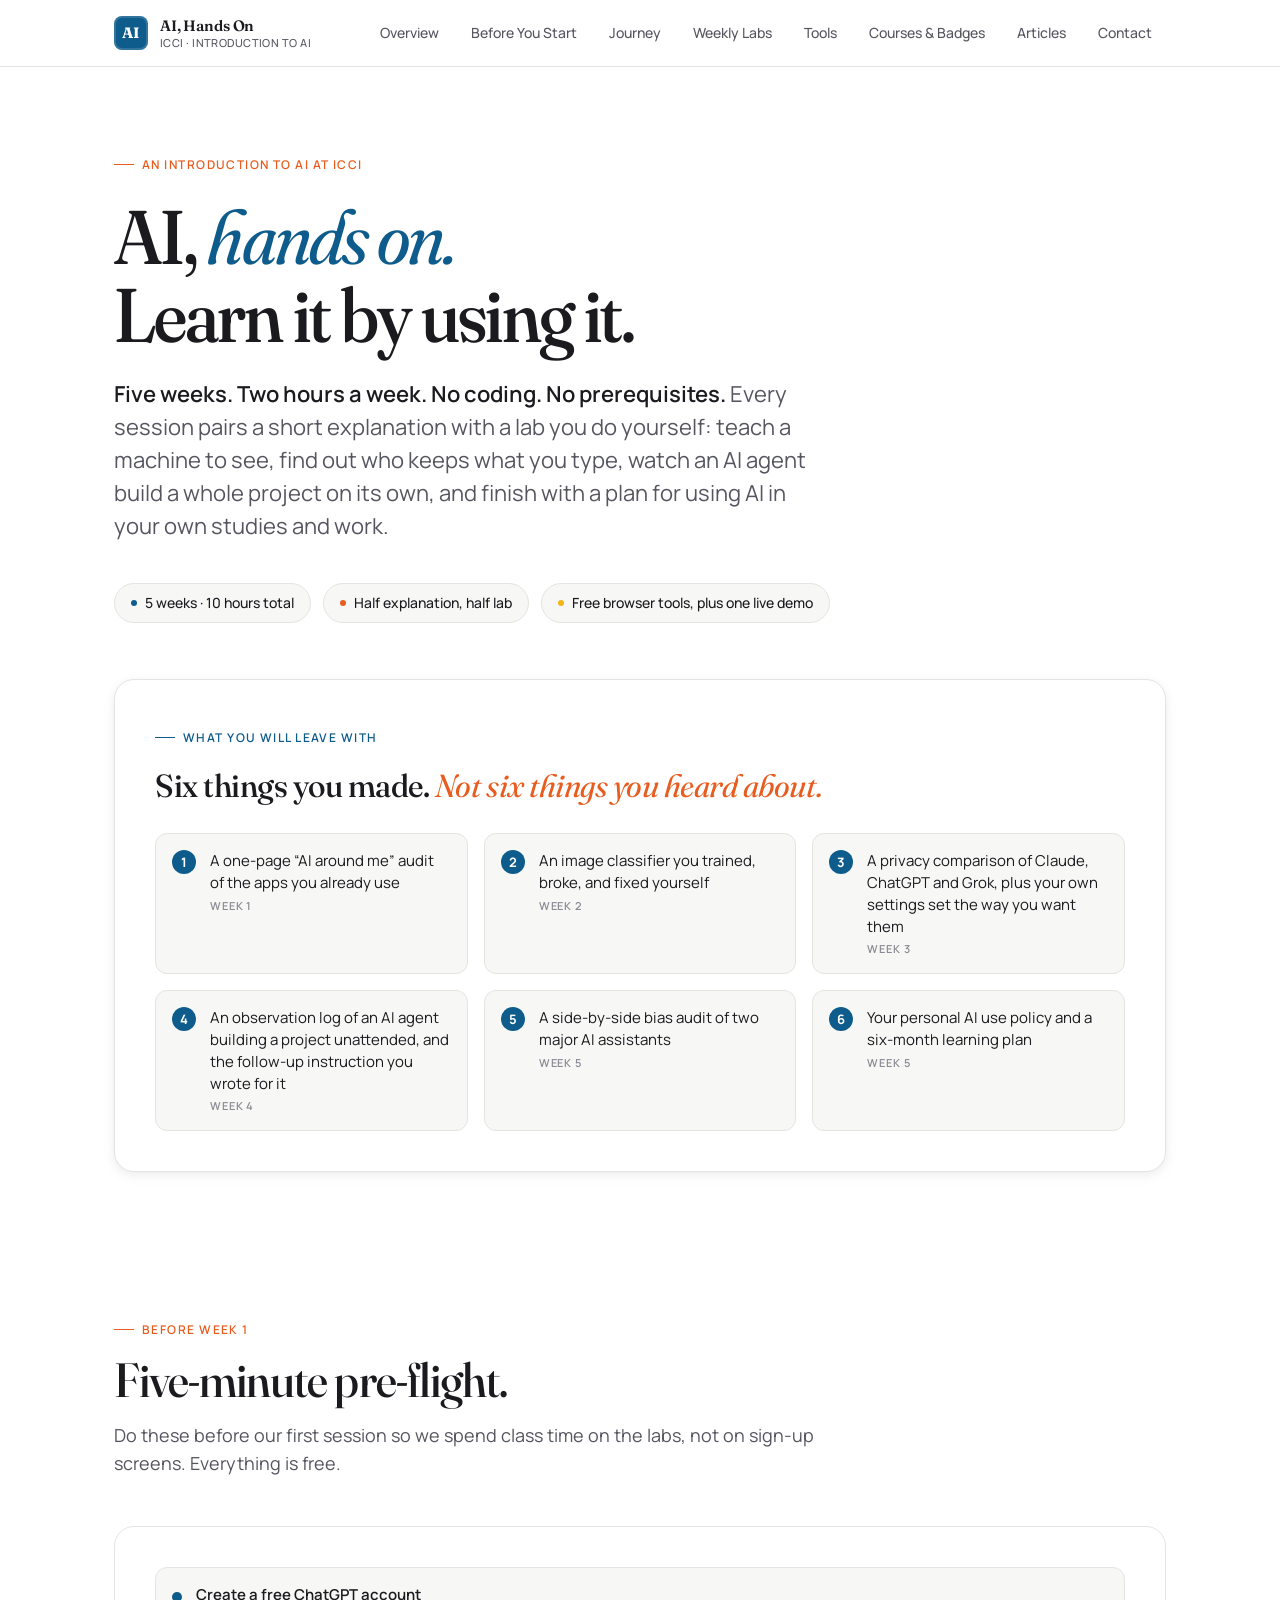
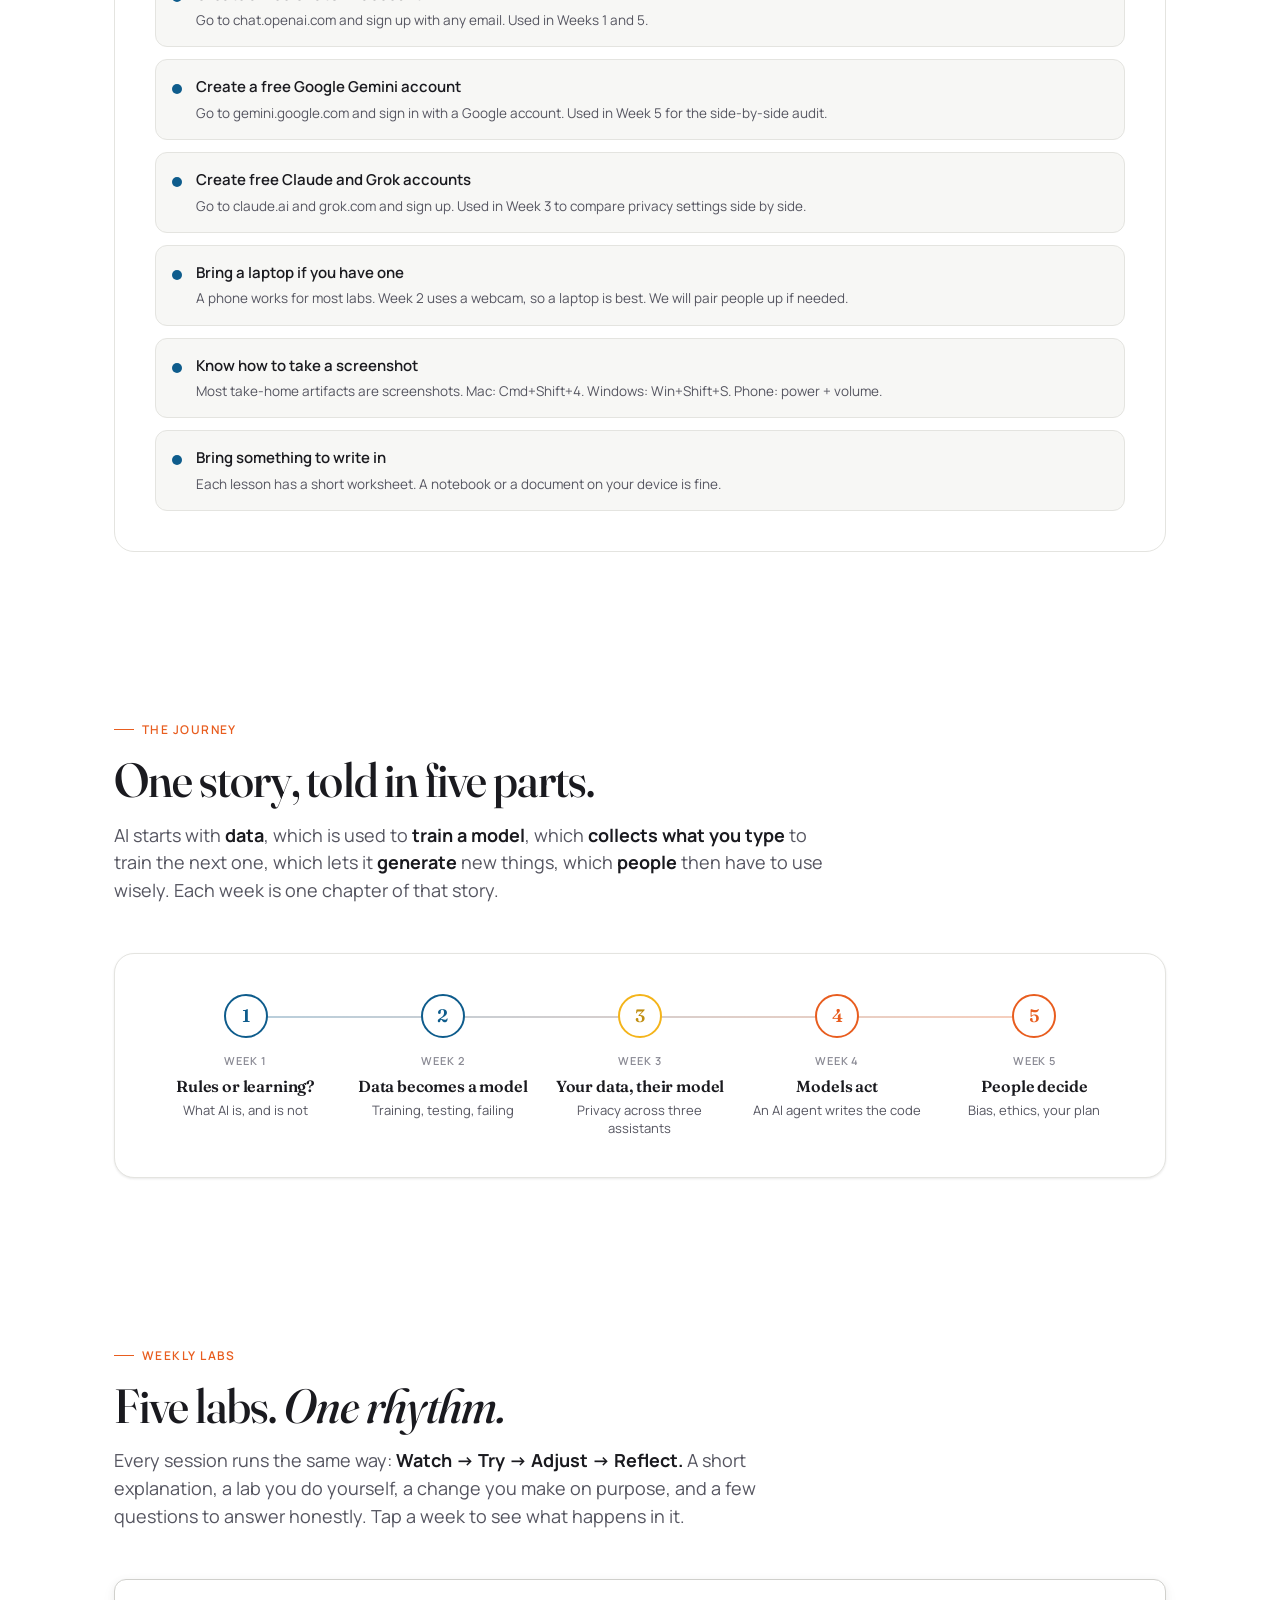
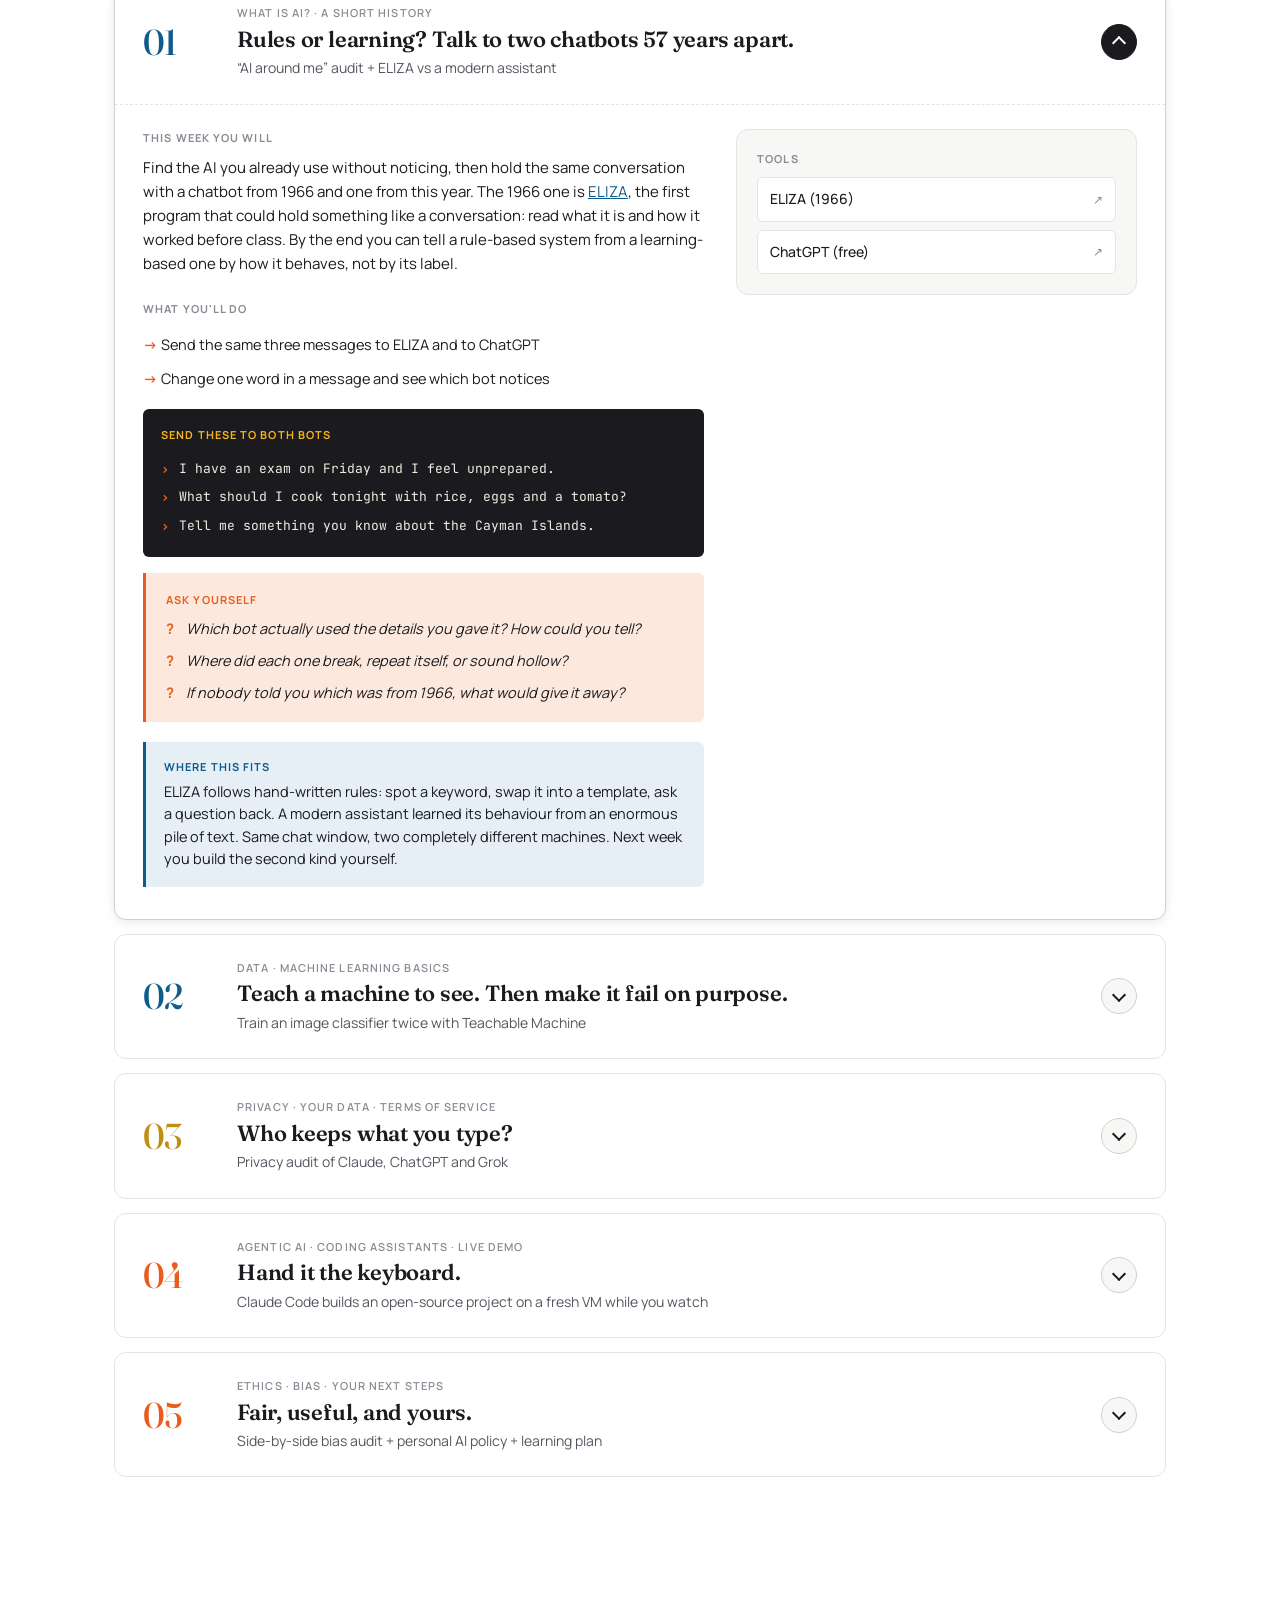
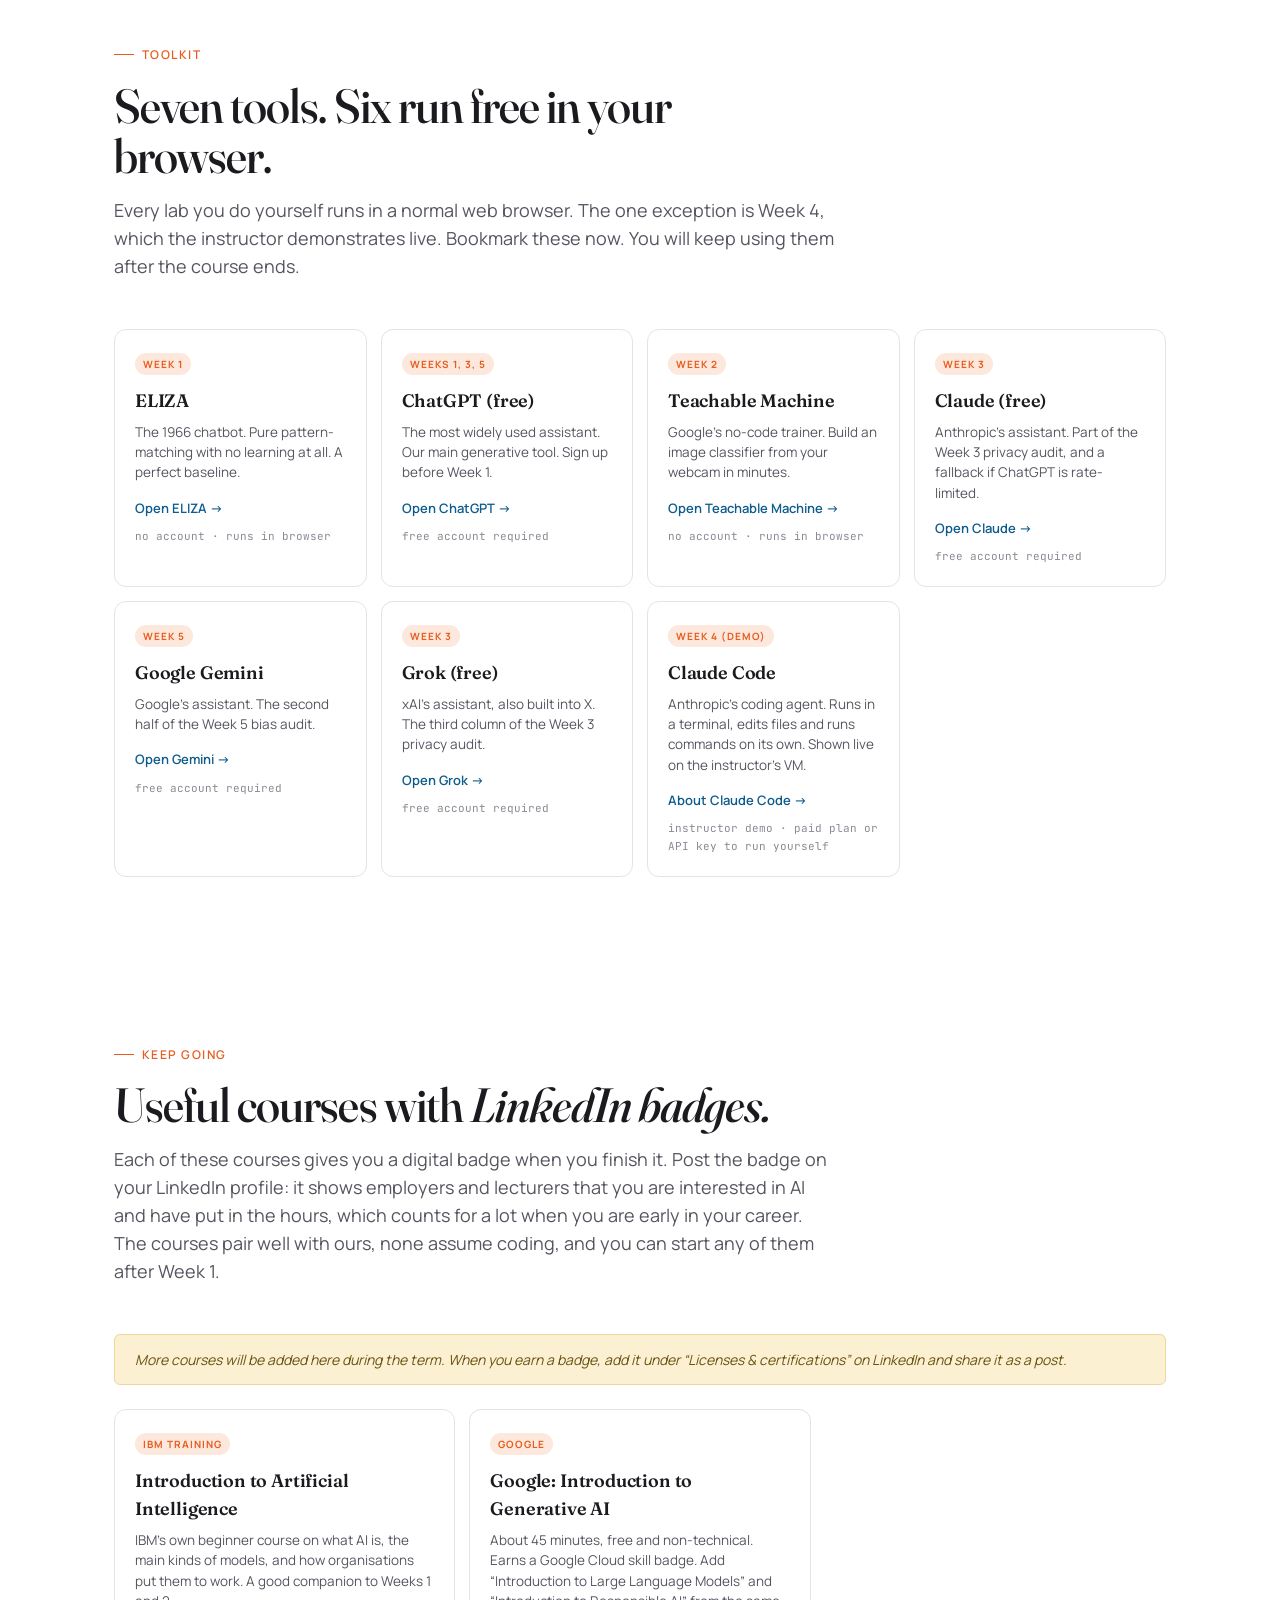
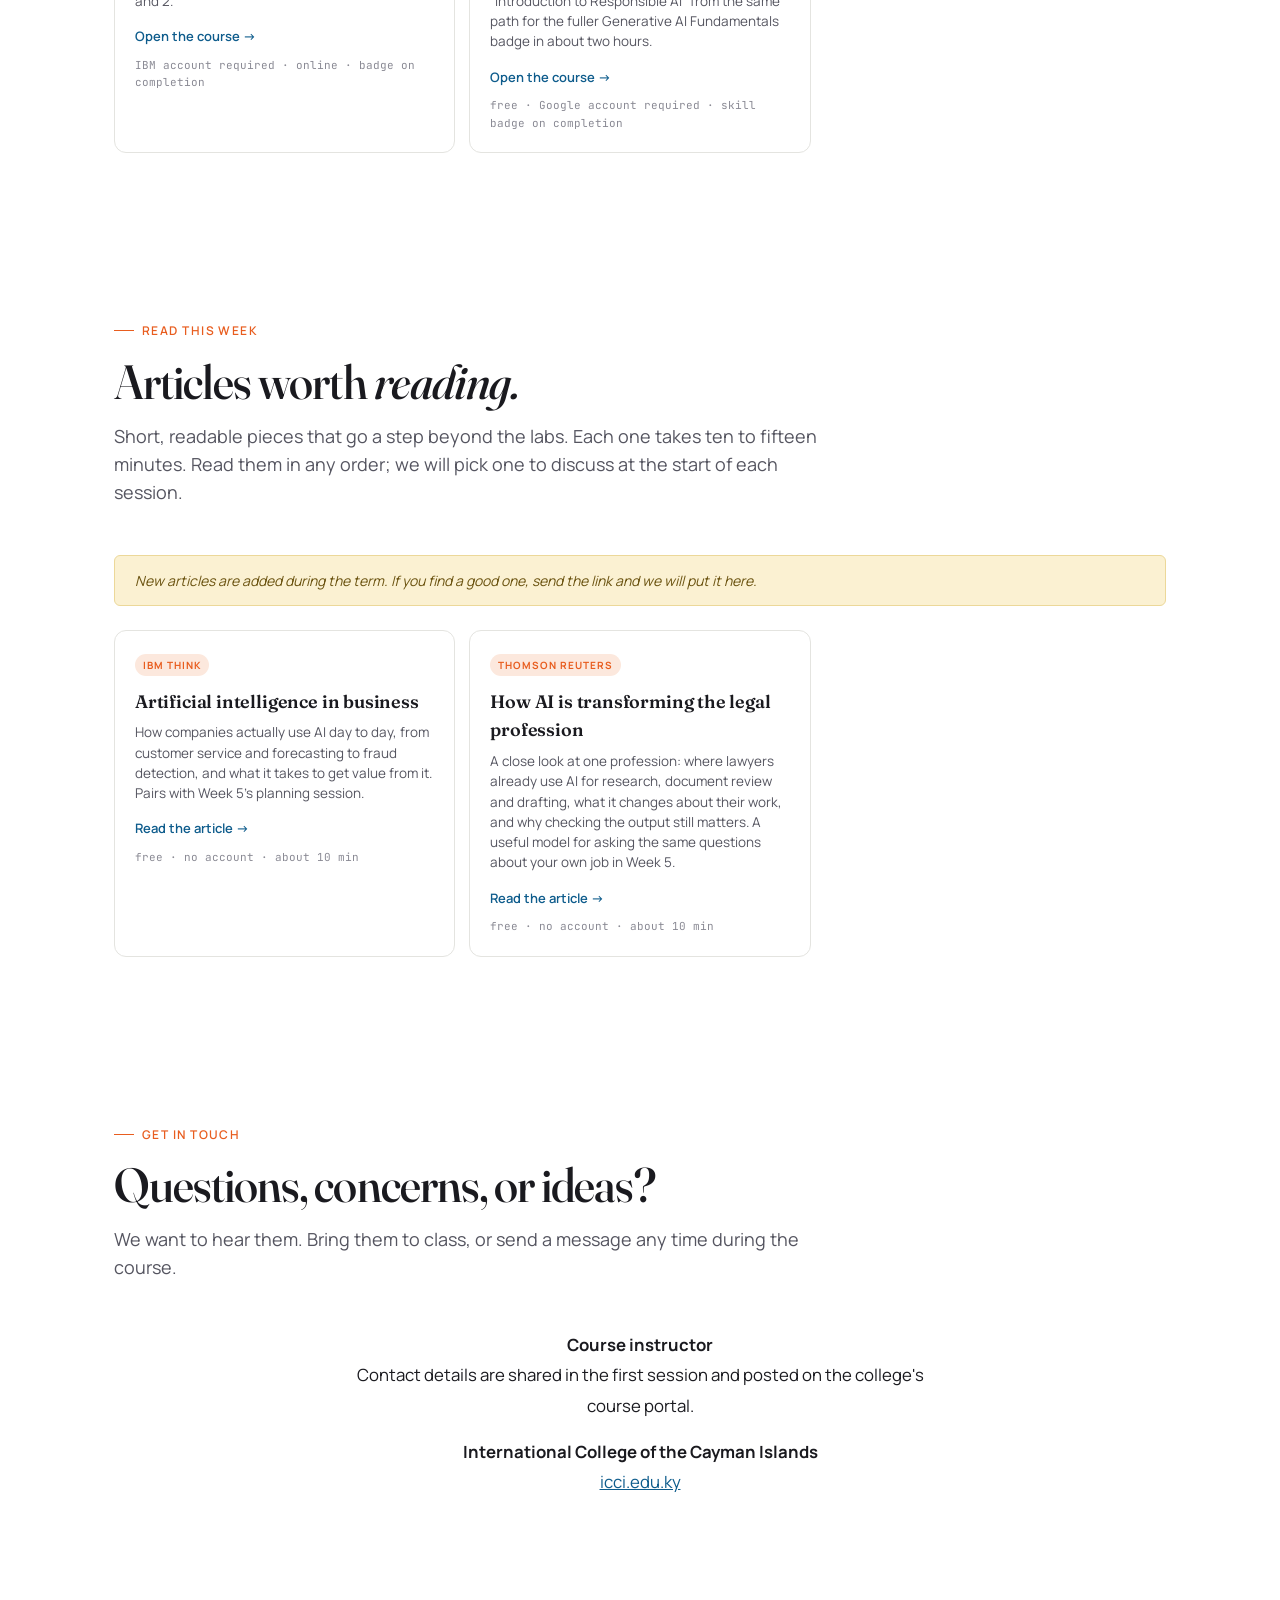
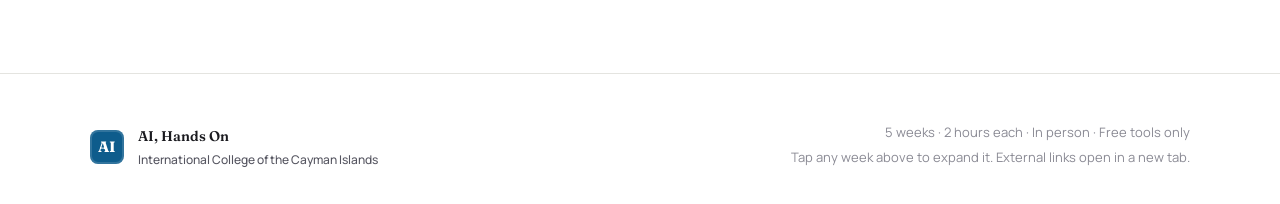
==== commit 78d24a8f: "Add Thomson Reuters legal profession article to Articles worth reading Co-Authored-By: Claude Fable " ====
--- a/index.html
+++ b/index.html
@@ -598,6 +598,13 @@
       <span class="tool-link">Read the article &rarr;</span>
       <div class="tool-meta">free &middot; no account &middot; about 10 min</div>
     </a>
+    <a class="tool-card" href="https://legal.thomsonreuters.com/blog/how-ai-is-transforming-the-legal-profession/" target="_blank" rel="noopener">
+      <span class="tool-week">Thomson Reuters</span>
+      <h4>How AI is transforming the legal profession</h4>
+      <p>A close look at one profession: where lawyers already use AI for research, document review and drafting, what it changes about their work, and why checking the output still matters. A useful model for asking the same questions about your own job in Week 5.</p>
+      <span class="tool-link">Read the article &rarr;</span>
+      <div class="tool-meta">free &middot; no account &middot; about 10 min</div>
+    </a>
   </div>
 </section>
 
